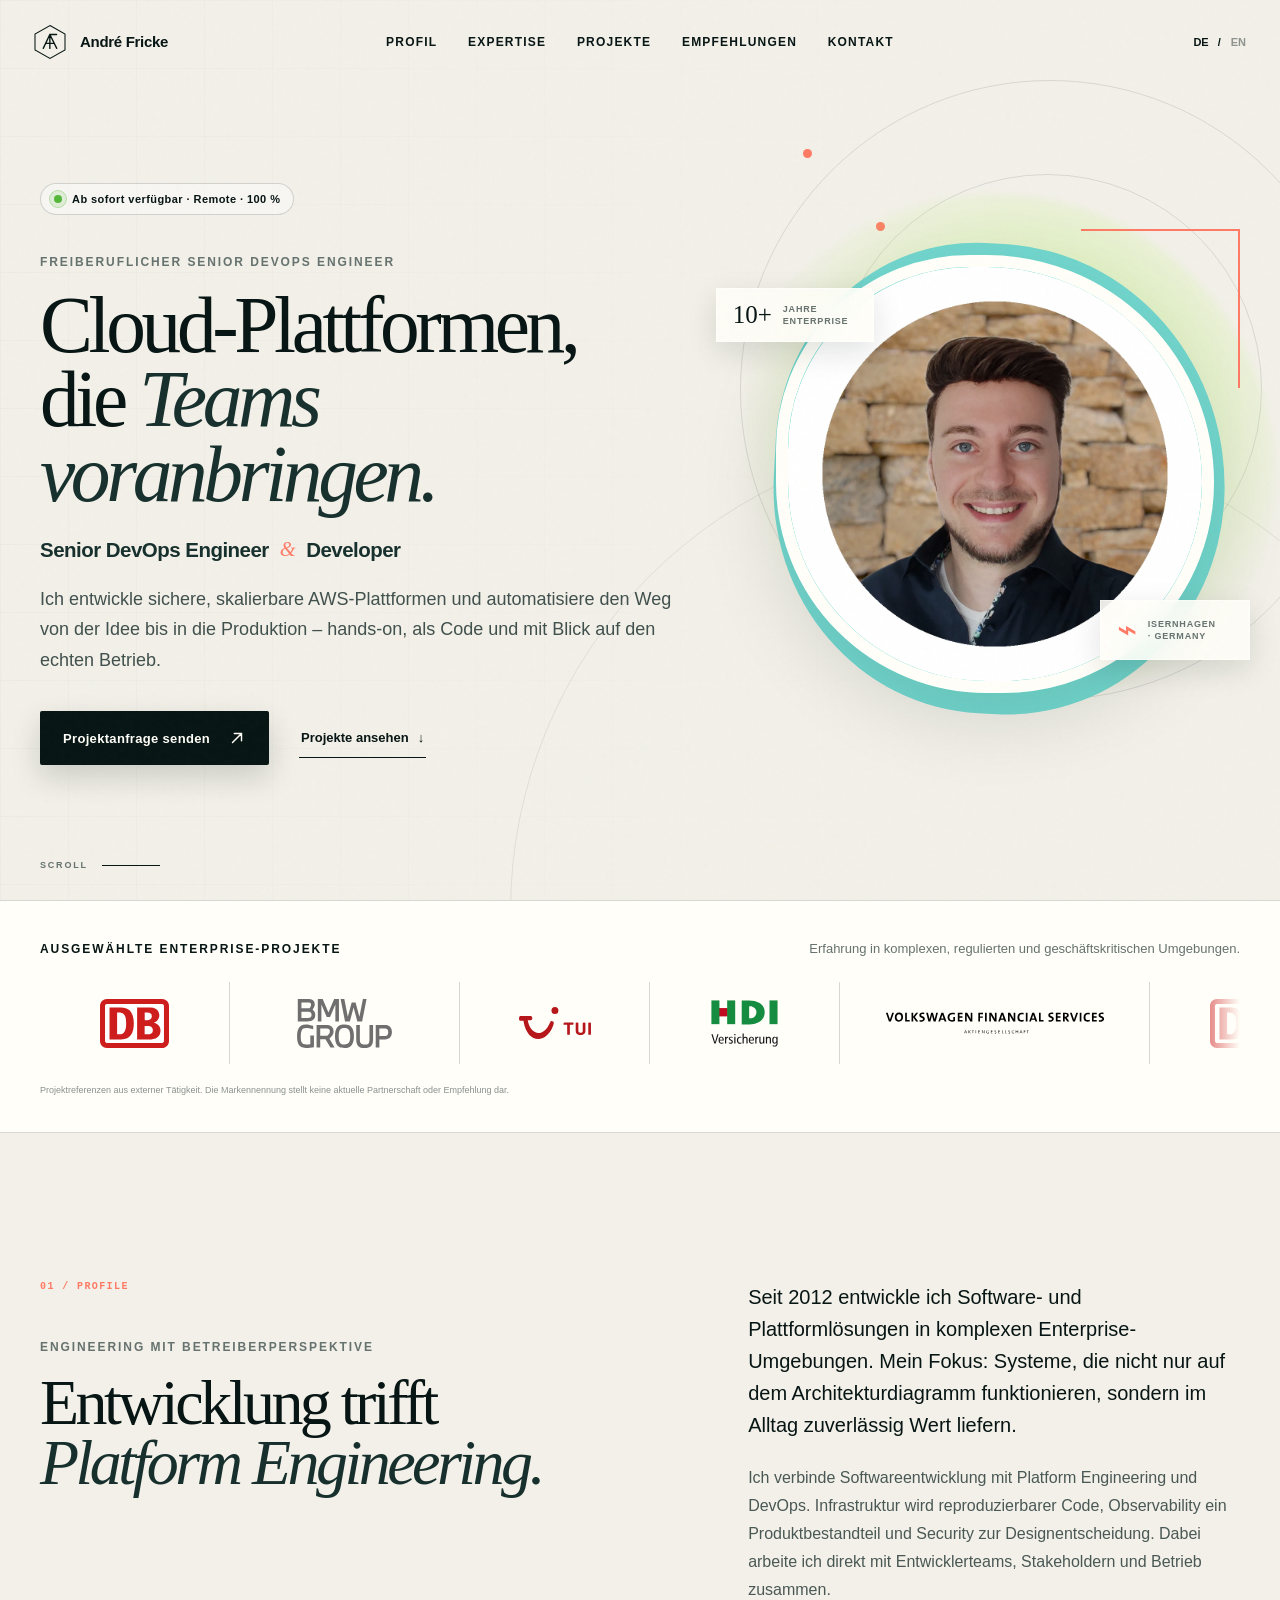
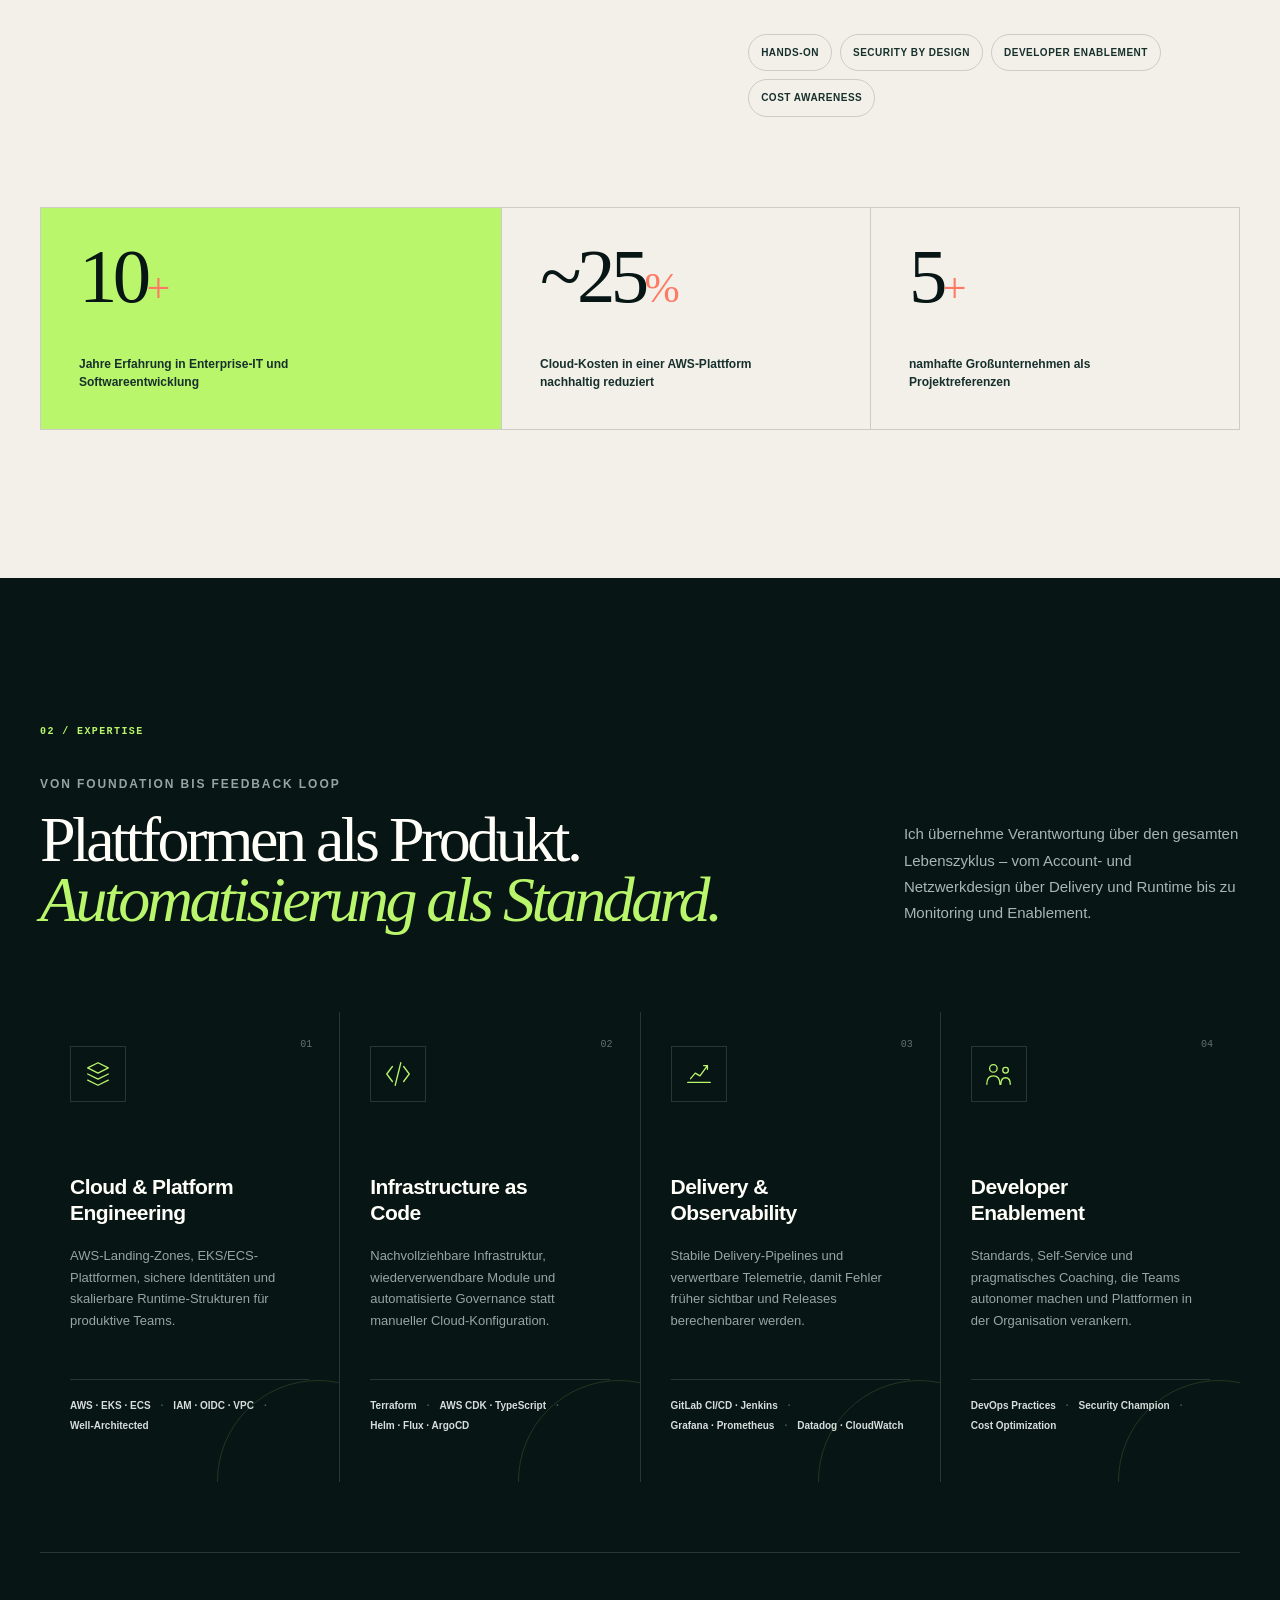
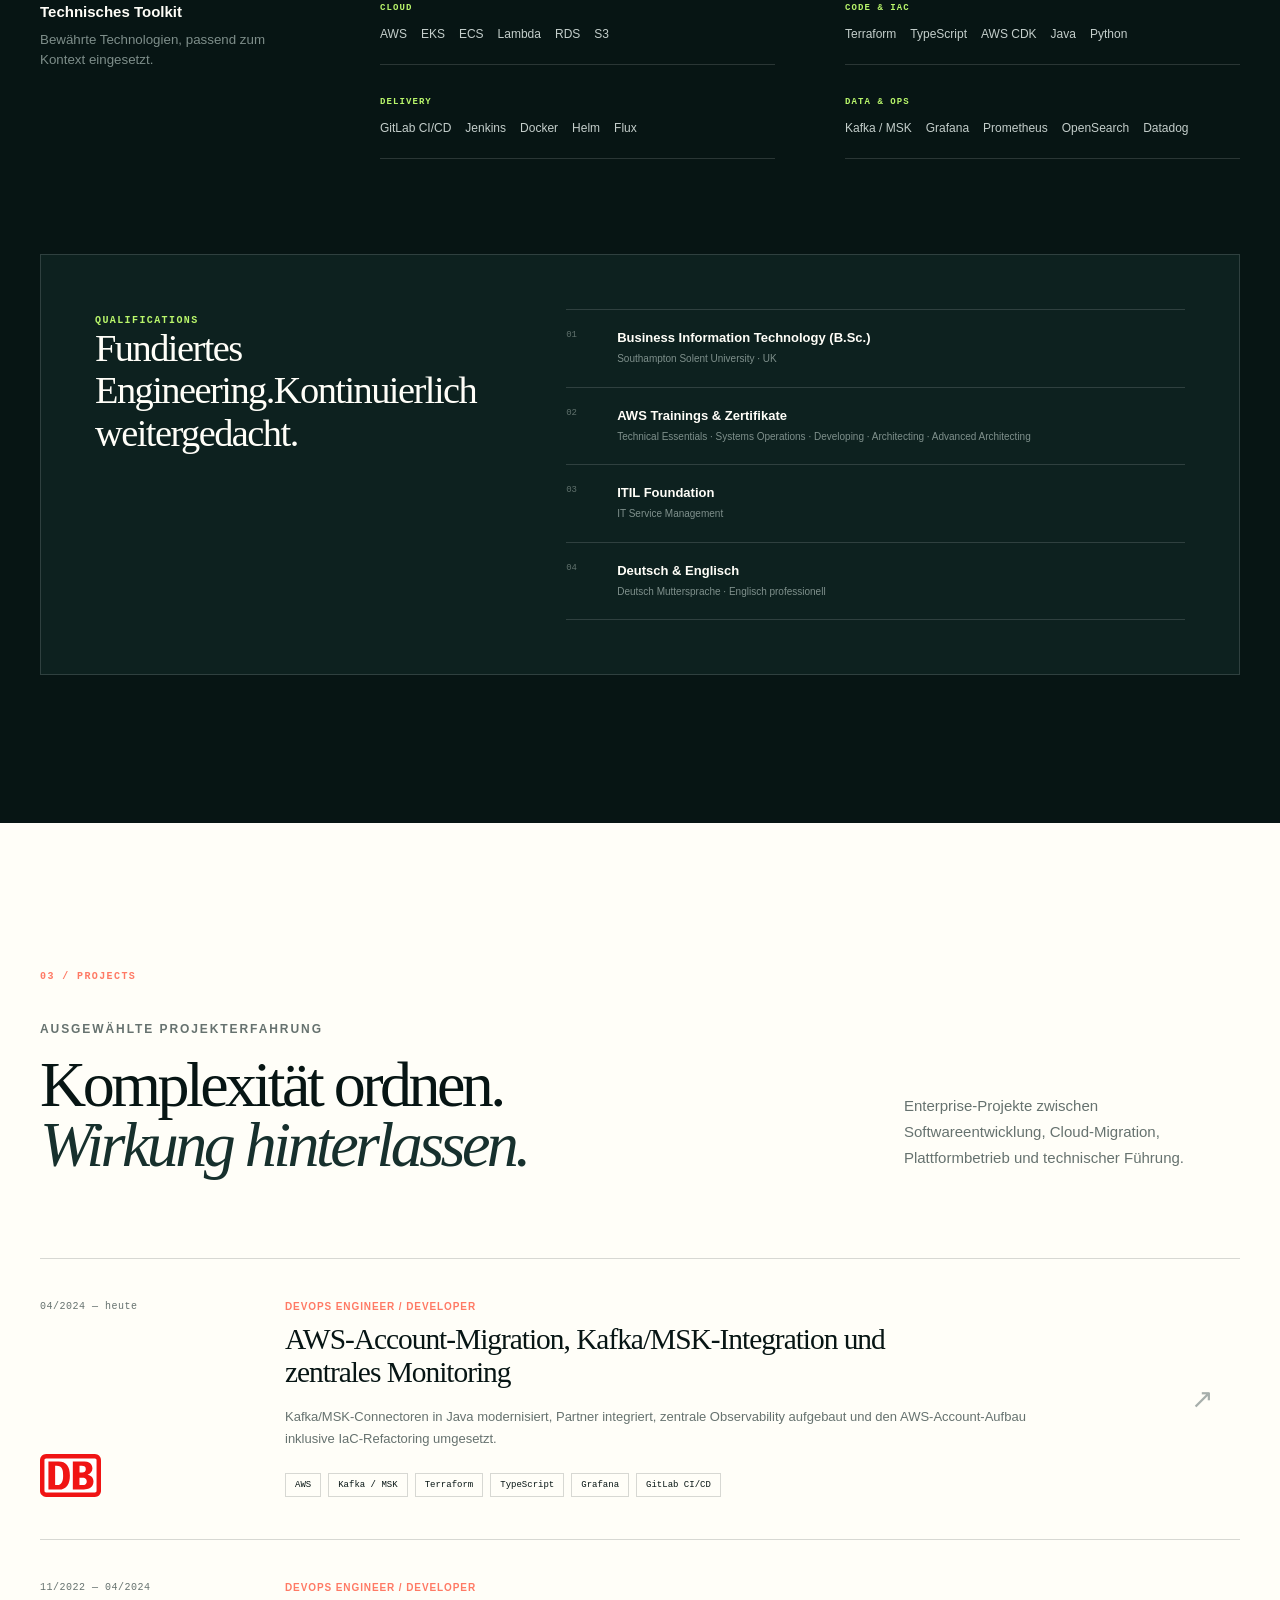
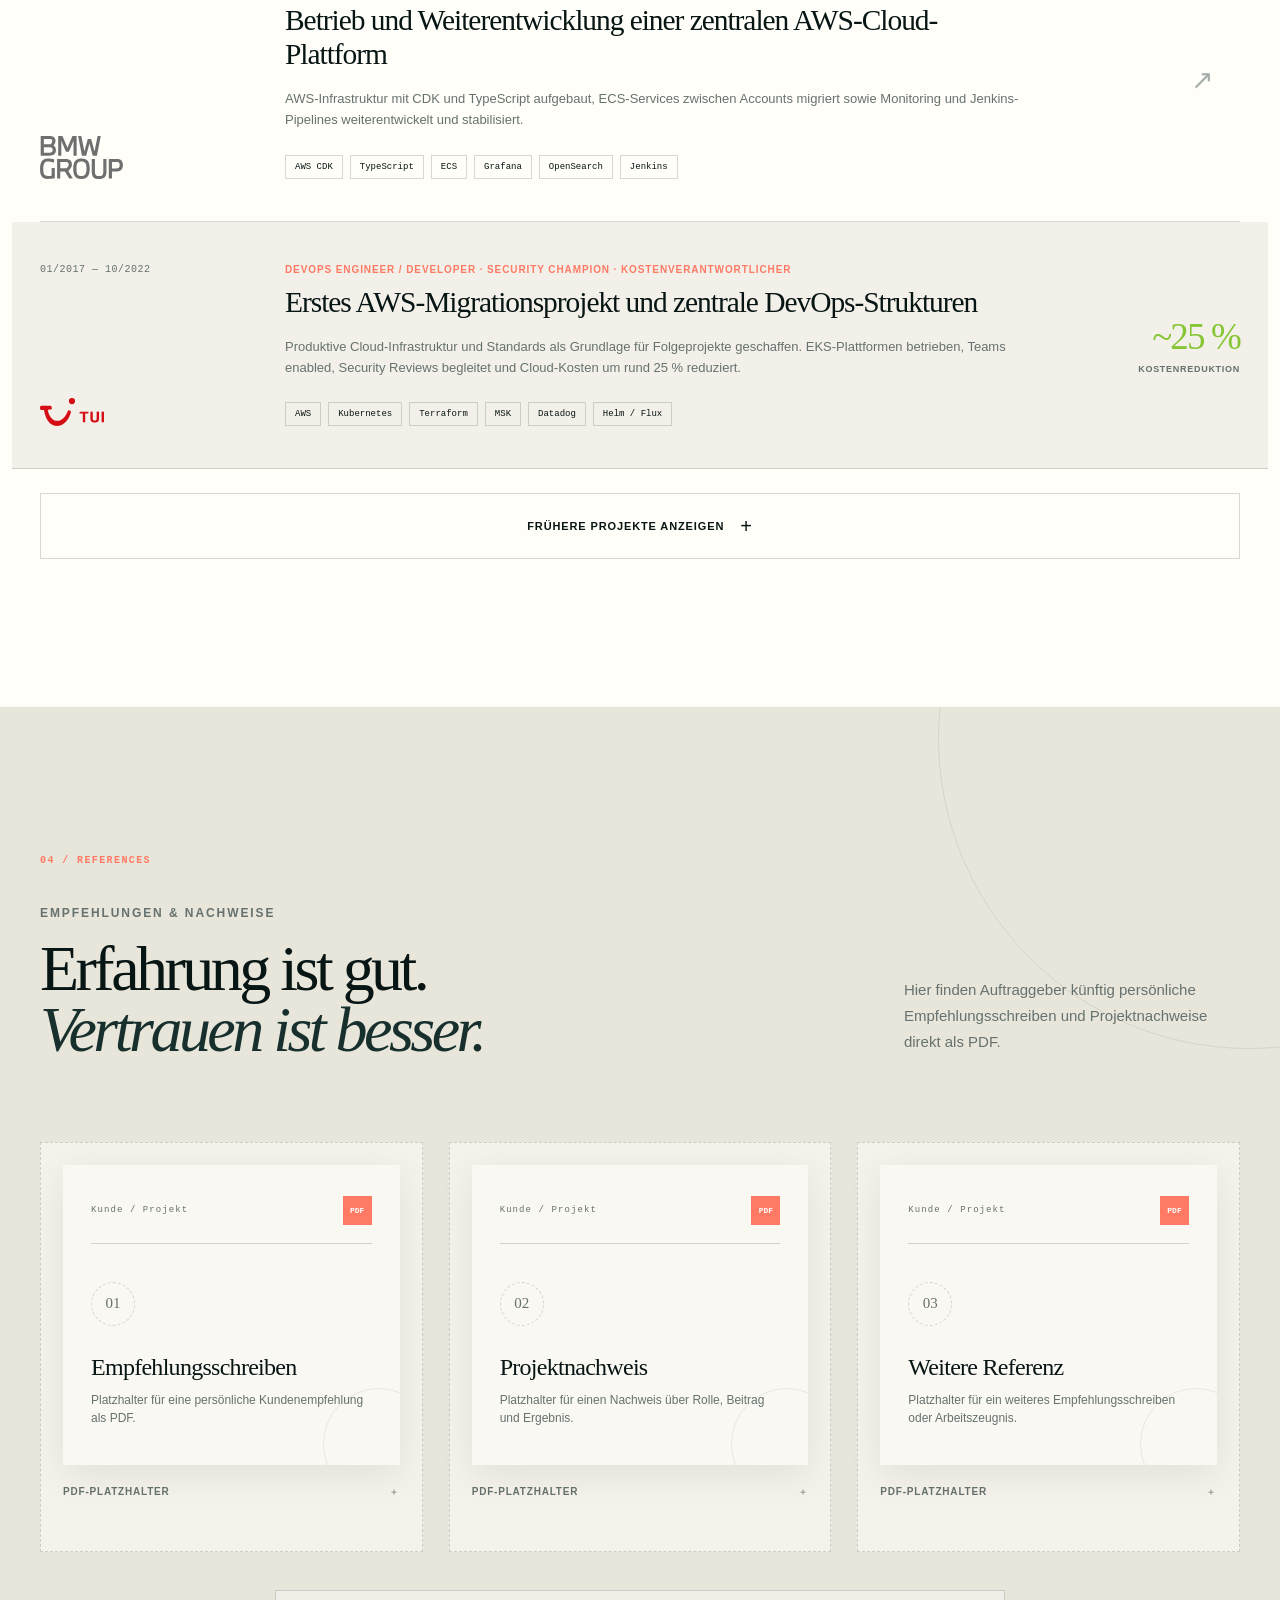
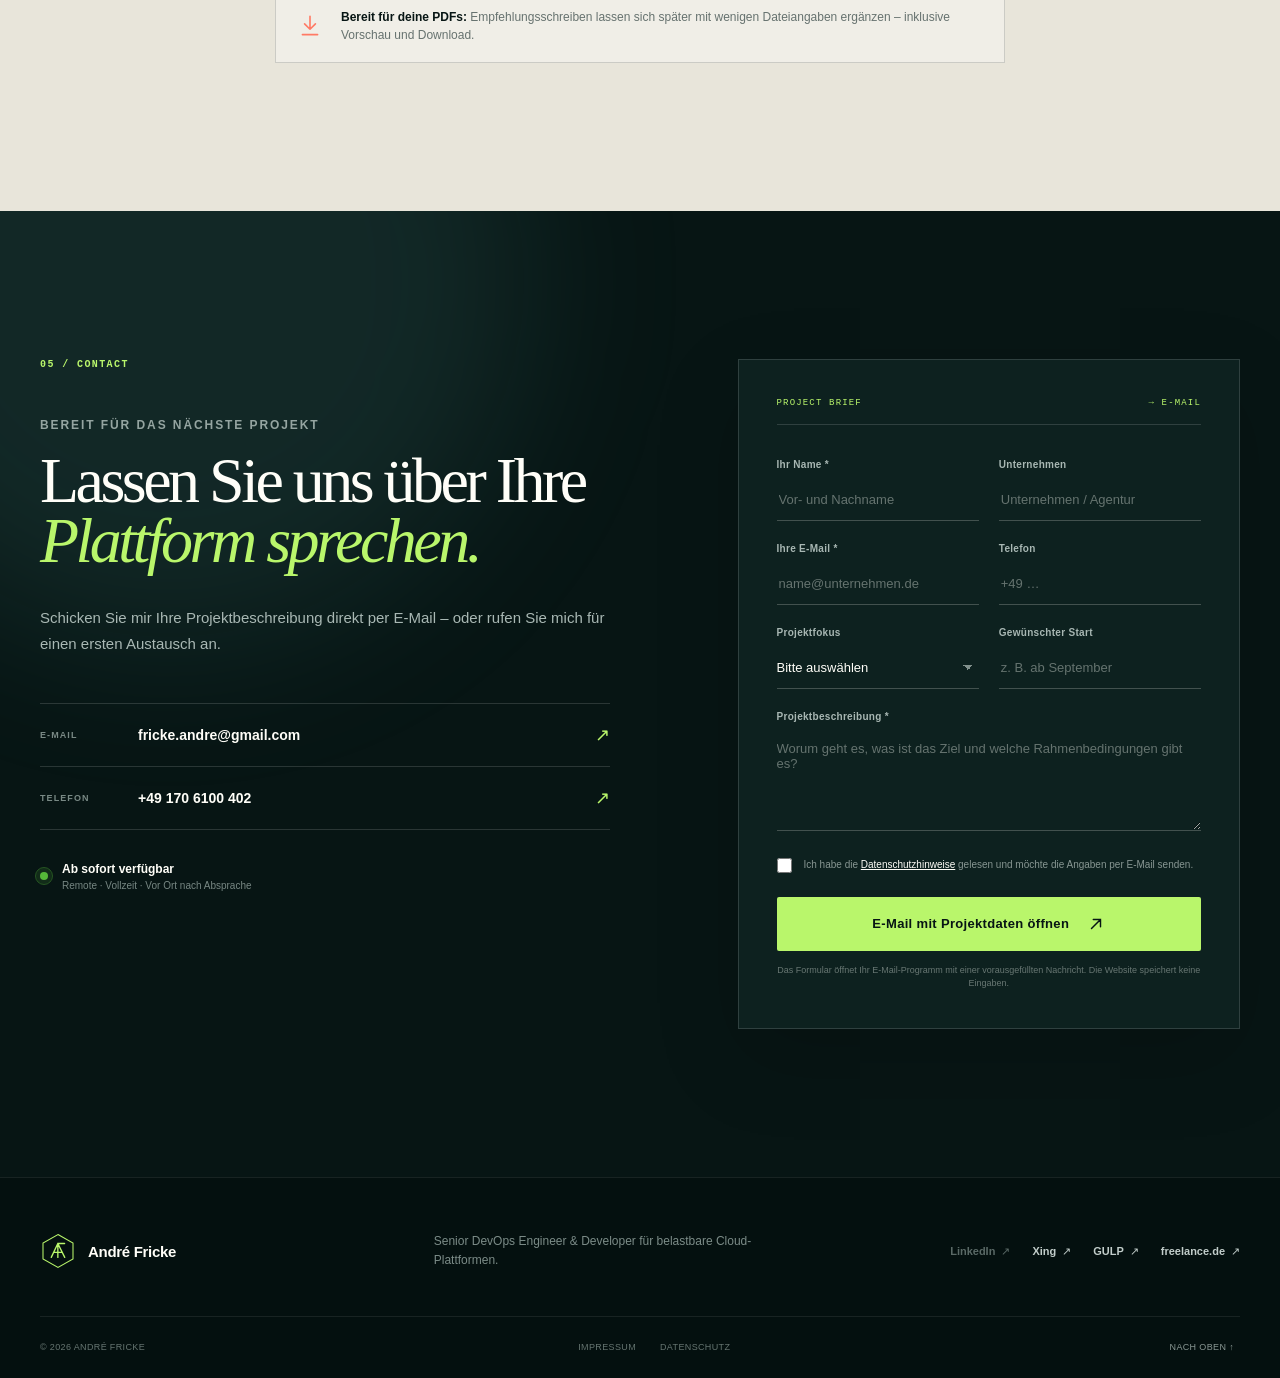
==== index.html @ 32ea4022 "Add freelancer profile links" ====
<!doctype html>
<html lang="de">
  <head>
    <meta charset="UTF-8" />
    <meta name="viewport" content="width=device-width, initial-scale=1.0" />
    <meta
      name="description"
      content="André Fricke – freiberuflicher Senior DevOps Engineer &amp; Developer für AWS, Platform Engineering, Kubernetes, Terraform, CI/CD und Observability."
    />
    <meta name="theme-color" content="#071514" />
    <meta property="og:type" content="website" />
    <meta property="og:title" content="André Fricke · Senior DevOps Engineer &amp; Developer" />
    <meta
      property="og:description"
      content="Enterprise Cloud Platforms – automatisiert, beobachtbar und für Entwickler gemacht."
    />
    <meta property="og:image" content="assets/profilfoto.png" />
    <title>André Fricke · Senior DevOps Engineer &amp; Developer</title>
    <link rel="icon" href="assets/favicon.svg" type="image/svg+xml" />
    <script>document.documentElement.classList.add("js");</script>
    <link rel="stylesheet" href="styles.css" />
    <script type="application/ld+json">
      {
        "@context": "https://schema.org",
        "@type": "Person",
        "name": "André Fricke",
        "jobTitle": "Senior DevOps Engineer & Developer",
        "email": "mailto:fricke.andre@gmail.com",
        "telephone": "+49 170 6100402",
        "address": {
          "@type": "PostalAddress",
          "streetAddress": "Auf der Heide 2a",
          "postalCode": "30916",
          "addressLocality": "Isernhagen",
          "addressCountry": "DE"
        },
        "knowsAbout": [
          "Amazon Web Services",
          "Platform Engineering",
          "DevOps",
          "Terraform",
          "Kubernetes",
          "CI/CD",
          "Observability",
          "Java",
          "TypeScript"
        ]
      }
    </script>
  </head>
  <body>
    <a class="skip-link" href="#main" data-i18n="skipLink">Zum Inhalt springen</a>

    <div class="page-noise" aria-hidden="true"></div>

    <header class="site-header" data-header>
      <a class="brand" href="#top" aria-label="André Fricke – Startseite">
        <svg class="brand-mark" viewBox="0 0 48 48" aria-hidden="true">
          <path d="M24 2 44 13.5v21L24 46 4 34.5v-21L24 2Z" />
          <path d="M15 32.5 23.8 14 33 32.5M18.6 25.8h10.8M32.8 14h-9v18.5" />
        </svg>
        <span>André Fricke</span>
      </a>

      <button class="menu-toggle" type="button" aria-expanded="false" aria-controls="main-nav" data-menu-toggle>
        <span class="sr-only" data-i18n="menu">Menü</span>
        <span></span><span></span>
      </button>

      <nav class="main-nav" id="main-nav" aria-label="Hauptnavigation" data-nav>
        <a href="#profil" data-i18n="navProfile">Profil</a>
        <a href="#expertise" data-i18n="navExpertise">Expertise</a>
        <a href="#projekte" data-i18n="navProjects">Projekte</a>
        <a href="#empfehlungen" data-i18n="navRecommendations">Empfehlungen</a>
        <a href="#kontakt" data-i18n="navContact">Kontakt</a>
      </nav>

      <div class="language-switch" aria-label="Sprache auswählen">
        <button type="button" class="is-active" data-language="de" aria-pressed="true">DE</button>
        <span aria-hidden="true">/</span>
        <button type="button" data-language="en" aria-pressed="false">EN</button>
      </div>
    </header>

    <main id="main">
      <section class="hero" id="top" aria-labelledby="hero-title">
        <div class="hero-grid" aria-hidden="true"></div>
        <div class="hero-orbit hero-orbit-one" aria-hidden="true"></div>
        <div class="hero-orbit hero-orbit-two" aria-hidden="true"></div>

        <div class="hero-content reveal">
          <div class="availability-pill">
            <span class="pulse-dot" aria-hidden="true"></span>
            <span data-i18n="available">Ab sofort verfügbar · Remote · 100 %</span>
          </div>
          <p class="eyebrow" data-i18n="heroEyebrow">Freiberuflicher Senior DevOps Engineer</p>
          <h1 id="hero-title" data-i18n-html="heroTitle">
            Cloud-Plattformen,<br />die <em>Teams voranbringen.</em>
          </h1>
          <p class="hero-role">Senior DevOps Engineer <span>&amp;</span> Developer</p>
          <p class="hero-intro" data-i18n="heroIntro">
            Ich entwickle sichere, skalierbare AWS-Plattformen und automatisiere den Weg von der Idee bis in die Produktion – hands-on, als Code und mit Blick auf den echten Betrieb.
          </p>
          <div class="hero-actions">
            <a class="button button-primary" href="#kontakt">
              <span data-i18n="sendInquiry">Projektanfrage senden</span>
              <svg viewBox="0 0 20 20" aria-hidden="true"><path d="m5 15 10-10M7 5h8v8" /></svg>
            </a>
            <a class="text-link" href="#projekte">
              <span data-i18n="viewProjects">Projekte ansehen</span>
              <span aria-hidden="true">↓</span>
            </a>
          </div>
        </div>

        <div class="hero-visual reveal" data-reveal-delay="150">
          <div class="portrait-frame">
            <div class="portrait-backdrop" aria-hidden="true"></div>
            <picture class="portrait-picture">
              <source srcset="assets/profilfoto.webp" type="image/webp" />
              <img
                src="assets/profilfoto.png"
                alt="Porträt von André Fricke"
                width="1080"
                height="1080"
              />
            </picture>
            <div class="portrait-tag portrait-tag-top">
              <span>10+</span>
              <small data-i18n="yearsEnterprise">Jahre Enterprise</small>
            </div>
            <div class="portrait-tag portrait-tag-bottom">
              <span class="mini-icon">⌁</span>
              <small data-i18n="basedIn">Isernhagen · Germany</small>
            </div>
          </div>
        </div>

        <div class="scroll-cue" aria-hidden="true">
          <span>SCROLL</span>
          <i></i>
        </div>
      </section>

      <section class="client-strip" aria-labelledby="clients-title">
        <div class="section-shell">
          <div class="client-heading">
            <p class="section-kicker" id="clients-title" data-i18n="selectedClients">Ausgewählte Enterprise-Projekte</p>
            <p data-i18n="clientIntro">Erfahrung in komplexen, regulierten und geschäftskritischen Umgebungen.</p>
          </div>
          <div class="logo-track-wrap">
            <div class="logo-track">
              <div class="client-logo"><img src="assets/logos/deutsche-bahn.svg" alt="Deutsche Bahn" /></div>
              <div class="client-logo client-logo-wide"><img src="assets/logos/bmw-group.svg" alt="BMW Group" /></div>
              <div class="client-logo"><img src="assets/logos/tui.svg" alt="TUI" /></div>
              <div class="client-logo"><img src="assets/logos/hdi.svg" alt="HDI" /></div>
              <div class="client-logo client-logo-xwide"><img src="assets/logos/volkswagen-financial-services.svg" alt="Volkswagen Financial Services" /></div>
              <div class="client-logo" aria-hidden="true"><img src="assets/logos/deutsche-bahn.svg" alt="" /></div>
              <div class="client-logo client-logo-wide" aria-hidden="true"><img src="assets/logos/bmw-group.svg" alt="" /></div>
              <div class="client-logo" aria-hidden="true"><img src="assets/logos/tui.svg" alt="" /></div>
              <div class="client-logo" aria-hidden="true"><img src="assets/logos/hdi.svg" alt="" /></div>
              <div class="client-logo client-logo-xwide" aria-hidden="true"><img src="assets/logos/volkswagen-financial-services.svg" alt="" /></div>
            </div>
          </div>
          <p class="brand-note" data-i18n="brandNote">
            Projektreferenzen aus externer Tätigkeit. Die Markennennung stellt keine aktuelle Partnerschaft oder Empfehlung dar.
          </p>
        </div>
      </section>

      <section class="profile section" id="profil" aria-labelledby="profile-title">
        <div class="section-shell profile-layout">
          <div class="section-heading reveal">
            <p class="section-index">01 / PROFILE</p>
            <p class="section-kicker" data-i18n="profileKicker">Engineering mit Betreiberperspektive</p>
            <h2 id="profile-title" data-i18n-html="profileTitle">
              Entwicklung trifft<br /><em>Platform Engineering.</em>
            </h2>
          </div>

          <div class="profile-copy reveal" data-reveal-delay="100">
            <p class="lead" data-i18n="profileLead">
              Seit 2012 entwickle ich Software- und Plattformlösungen in komplexen Enterprise-Umgebungen. Mein Fokus: Systeme, die nicht nur auf dem Architekturdiagramm funktionieren, sondern im Alltag zuverlässig Wert liefern.
            </p>
            <p data-i18n="profileText">
              Ich verbinde Softwareentwicklung mit Platform Engineering und DevOps. Infrastruktur wird reproduzierbarer Code, Observability ein Produktbestandteil und Security zur Designentscheidung. Dabei arbeite ich direkt mit Entwicklerteams, Stakeholdern und Betrieb zusammen.
            </p>
            <div class="principles" aria-label="Arbeitsprinzipien">
              <span>Hands-on</span>
              <span>Security by Design</span>
              <span>Developer Enablement</span>
              <span>Cost Awareness</span>
            </div>
          </div>

          <div class="impact-grid reveal" data-reveal-delay="200">
            <article class="impact-card impact-card-primary">
              <strong>10<span>+</span></strong>
              <p data-i18n="impactYears">Jahre Erfahrung in Enterprise-IT und Softwareentwicklung</p>
            </article>
            <article class="impact-card">
              <strong>~25<span>%</span></strong>
              <p data-i18n="impactSavings">Cloud-Kosten in einer AWS-Plattform nachhaltig reduziert</p>
            </article>
            <article class="impact-card">
              <strong>5<span>+</span></strong>
              <p data-i18n="impactClients">namhafte Großunternehmen als Projektreferenzen</p>
            </article>
          </div>
        </div>
      </section>

      <section class="expertise section section-dark" id="expertise" aria-labelledby="expertise-title">
        <div class="section-shell">
          <div class="section-heading section-heading-row reveal">
            <div>
              <p class="section-index">02 / EXPERTISE</p>
              <p class="section-kicker" data-i18n="expertiseKicker">Von Foundation bis Feedback Loop</p>
              <h2 id="expertise-title" data-i18n-html="expertiseTitle">
                Plattformen als Produkt.<br /><em>Automatisierung als Standard.</em>
              </h2>
            </div>
            <p class="section-summary" data-i18n="expertiseSummary">
              Ich übernehme Verantwortung über den gesamten Lebenszyklus – vom Account- und Netzwerkdesign über Delivery und Runtime bis zu Monitoring und Enablement.
            </p>
          </div>

          <div class="service-grid">
            <article class="service-card reveal">
              <span class="service-number">01</span>
              <div class="service-icon" aria-hidden="true">
                <svg viewBox="0 0 32 32"><path d="M5 22.5 16 28l11-5.5M5 16l11 5.5L27 16M16 4 5 9.5 16 15l11-5.5L16 4Z" /></svg>
              </div>
              <h3 data-i18n="servicePlatformTitle">Cloud &amp; Platform Engineering</h3>
              <p data-i18n="servicePlatformText">AWS-Landing-Zones, EKS/ECS-Plattformen, sichere Identitäten und skalierbare Runtime-Strukturen für produktive Teams.</p>
              <ul><li>AWS · EKS · ECS</li><li>IAM · OIDC · VPC</li><li>Well-Architected</li></ul>
            </article>

            <article class="service-card reveal" data-reveal-delay="70">
              <span class="service-number">02</span>
              <div class="service-icon" aria-hidden="true">
                <svg viewBox="0 0 32 32"><path d="m10 8-6 8 6 8M22 8l6 8-6 8M19 4l-6 24" /></svg>
              </div>
              <h3 data-i18n="serviceIacTitle">Infrastructure as Code</h3>
              <p data-i18n="serviceIacText">Nachvollziehbare Infrastruktur, wiederverwendbare Module und automatisierte Governance statt manueller Cloud-Konfiguration.</p>
              <ul><li>Terraform</li><li>AWS CDK · TypeScript</li><li>Helm · Flux · ArgoCD</li></ul>
            </article>

            <article class="service-card reveal" data-reveal-delay="140">
              <span class="service-number">03</span>
              <div class="service-icon" aria-hidden="true">
                <svg viewBox="0 0 32 32"><path d="M4 25h24M7 21l5-6 5 3 8-11M21 7h4v4" /></svg>
              </div>
              <h3 data-i18n="serviceObservabilityTitle">Delivery &amp; Observability</h3>
              <p data-i18n="serviceObservabilityText">Stabile Delivery-Pipelines und verwertbare Telemetrie, damit Fehler früher sichtbar und Releases berechenbarer werden.</p>
              <ul><li>GitLab CI/CD · Jenkins</li><li>Grafana · Prometheus</li><li>Datadog · CloudWatch</li></ul>
            </article>

            <article class="service-card reveal" data-reveal-delay="210">
              <span class="service-number">04</span>
              <div class="service-icon" aria-hidden="true">
                <svg viewBox="0 0 32 32"><circle cx="10" cy="10" r="4"/><circle cx="23" cy="12" r="3"/><path d="M3 27c0-6 3-9 7-9s7 3 7 9M18 27c0-4.5 2-7 5-7s5 2.5 5 7" /></svg>
              </div>
              <h3 data-i18n="serviceEnablementTitle">Developer Enablement</h3>
              <p data-i18n="serviceEnablementText">Standards, Self-Service und pragmatisches Coaching, die Teams autonomer machen und Plattformen in der Organisation verankern.</p>
              <ul><li>DevOps Practices</li><li>Security Champion</li><li>Cost Optimization</li></ul>
            </article>
          </div>

          <div class="stack-panel reveal">
            <div class="stack-title">
              <span data-i18n="toolbox">Technisches Toolkit</span>
              <small data-i18n="toolboxNote">Bewährte Technologien, passend zum Kontext eingesetzt.</small>
            </div>
            <div class="stack-groups">
              <div class="stack-group"><strong>Cloud</strong><span>AWS</span><span>EKS</span><span>ECS</span><span>Lambda</span><span>RDS</span><span>S3</span></div>
              <div class="stack-group"><strong>Code &amp; IaC</strong><span>Terraform</span><span>TypeScript</span><span>AWS CDK</span><span>Java</span><span>Python</span></div>
              <div class="stack-group"><strong>Delivery</strong><span>GitLab CI/CD</span><span>Jenkins</span><span>Docker</span><span>Helm</span><span>Flux</span></div>
              <div class="stack-group"><strong>Data &amp; Ops</strong><span>Kafka / MSK</span><span>Grafana</span><span>Prometheus</span><span>OpenSearch</span><span>Datadog</span></div>
            </div>
          </div>

          <div class="credentials-panel reveal">
            <div class="credentials-heading">
              <span class="section-index">QUALIFICATIONS</span>
              <h3 data-i18n="qualificationsTitle">Fundiertes Engineering.<br />Kontinuierlich weitergedacht.</h3>
            </div>
            <div class="credential-list">
              <article>
                <span>01</span>
                <div>
                  <strong>Business Information Technology (B.Sc.)</strong>
                  <small>Southampton Solent University · UK</small>
                </div>
              </article>
              <article>
                <span>02</span>
                <div>
                  <strong data-i18n="awsTraining">AWS Trainings &amp; Zertifikate</strong>
                  <small>Technical Essentials · Systems Operations · Developing · Architecting · Advanced Architecting</small>
                </div>
              </article>
              <article>
                <span>03</span>
                <div>
                  <strong>ITIL Foundation</strong>
                  <small data-i18n="itilDetail">IT Service Management</small>
                </div>
              </article>
              <article>
                <span>04</span>
                <div>
                  <strong data-i18n="languagesTitle">Deutsch &amp; Englisch</strong>
                  <small data-i18n="languagesDetail">Deutsch Muttersprache · Englisch professionell</small>
                </div>
              </article>
            </div>
          </div>
        </div>
      </section>

      <section class="projects section" id="projekte" aria-labelledby="projects-title">
        <div class="section-shell">
          <div class="section-heading section-heading-row reveal">
            <div>
              <p class="section-index">03 / PROJECTS</p>
              <p class="section-kicker" data-i18n="projectsKicker">Ausgewählte Projekterfahrung</p>
              <h2 id="projects-title" data-i18n-html="projectsTitle">Komplexität ordnen.<br /><em>Wirkung hinterlassen.</em></h2>
            </div>
            <p class="section-summary" data-i18n="projectsSummary">Enterprise-Projekte zwischen Softwareentwicklung, Cloud-Migration, Plattformbetrieb und technischer Führung.</p>
          </div>

          <div class="project-list">
            <article class="project-card reveal">
              <div class="project-meta">
                <time datetime="2024-04" data-i18n="presentProjectDate">04/2024 — heute</time>
                <img src="assets/logos/deutsche-bahn.svg" alt="Deutsche Bahn" />
              </div>
              <div class="project-body">
                <p class="project-role">DevOps Engineer / Developer</p>
                <h3 data-i18n="dbTitle">AWS-Account-Migration, Kafka/MSK-Integration und zentrales Monitoring</h3>
                <p data-i18n="dbText">Kafka/MSK-Connectoren in Java modernisiert, Partner integriert, zentrale Observability aufgebaut und den AWS-Account-Aufbau inklusive IaC-Refactoring umgesetzt.</p>
                <div class="project-tags"><span>AWS</span><span>Kafka / MSK</span><span>Terraform</span><span>TypeScript</span><span>Grafana</span><span>GitLab CI/CD</span></div>
              </div>
              <span class="project-arrow" aria-hidden="true">↗</span>
            </article>

            <article class="project-card reveal">
              <div class="project-meta">
                <time datetime="2022-11">11/2022 — 04/2024</time>
                <img class="project-logo-wide" src="assets/logos/bmw-group.svg" alt="BMW Group" />
              </div>
              <div class="project-body">
                <p class="project-role">DevOps Engineer / Developer</p>
                <h3 data-i18n="bmwTitle">Betrieb und Weiterentwicklung einer zentralen AWS-Cloud-Plattform</h3>
                <p data-i18n="bmwText">AWS-Infrastruktur mit CDK und TypeScript aufgebaut, ECS-Services zwischen Accounts migriert sowie Monitoring und Jenkins-Pipelines weiterentwickelt und stabilisiert.</p>
                <div class="project-tags"><span>AWS CDK</span><span>TypeScript</span><span>ECS</span><span>Grafana</span><span>OpenSearch</span><span>Jenkins</span></div>
              </div>
              <span class="project-arrow" aria-hidden="true">↗</span>
            </article>

            <article class="project-card project-card-featured reveal">
              <div class="project-meta">
                <time datetime="2017-01">01/2017 — 10/2022</time>
                <img src="assets/logos/tui.svg" alt="TUI" />
              </div>
              <div class="project-body">
                <p class="project-role" data-i18n="tuiRole">DevOps Engineer / Developer · Security Champion · Kostenverantwortlicher</p>
                <h3 data-i18n="tuiTitle">Erstes AWS-Migrationsprojekt und zentrale DevOps-Strukturen</h3>
                <p data-i18n="tuiText">Produktive Cloud-Infrastruktur und Standards als Grundlage für Folgeprojekte geschaffen. EKS-Plattformen betrieben, Teams enabled, Security Reviews begleitet und Cloud-Kosten um rund 25 % reduziert.</p>
                <div class="project-tags"><span>AWS</span><span>Kubernetes</span><span>Terraform</span><span>MSK</span><span>Datadog</span><span>Helm / Flux</span></div>
              </div>
              <div class="project-result"><strong>~25 %</strong><span data-i18n="costReduction">Kostenreduktion</span></div>
            </article>

            <div class="project-archive" id="project-archive" hidden>
              <article class="project-card">
                <div class="project-meta">
                  <time datetime="2016-06">06/2016 — 12/2016</time>
                  <img src="assets/logos/hdi.svg" alt="HDI" />
                </div>
                <div class="project-body">
                  <p class="project-role" data-i18n="hdiRole">Product Owner Automation</p>
                  <h3 data-i18n="hdiTitle">Aufbau einer neuen Automic-Automatisierungslandschaft</h3>
                  <p data-i18n="hdiText">Produktverantwortung, technische Leitung und Lead-Architektur für eine neue UC4-Landschaft sowie Einführung von Kanban und Stakeholdersteuerung.</p>
                  <div class="project-tags"><span>Automic / UC4</span><span>Product Ownership</span><span>Kanban</span><span>Jira</span></div>
                </div>
                <span class="project-arrow" aria-hidden="true">↗</span>
              </article>

              <article class="project-card">
                <div class="project-meta">
                  <time datetime="2014-11">11/2014 — 01/2016</time>
                  <img class="project-logo-xwide" src="assets/logos/volkswagen-financial-services.svg" alt="Volkswagen Financial Services" />
                </div>
                <div class="project-body">
                  <p class="project-role" data-i18n="vwRole">External Developer</p>
                  <h3 data-i18n="vwTitle">Monitoring-Software für Automatisierungsprozesse</h3>
                  <p data-i18n="vwText">Monitoring-Lösung für Automic-Prozesse mit Java, JavaScript und Shell-Skripten entwickelt und in bestehende Systemlandschaften integriert.</p>
                  <div class="project-tags"><span>Java</span><span>JavaScript</span><span>Shell</span><span>Automic / UC4</span></div>
                </div>
                <span class="project-arrow" aria-hidden="true">↗</span>
              </article>

              <article class="project-card">
                <div class="project-meta project-meta-text">
                  <time datetime="2013-08">08/2013 — 07/2014</time>
                  <strong>QABEL</strong>
                </div>
                <div class="project-body">
                  <p class="project-role" data-i18n="qabelRole">Software Developer &amp; Team Lead</p>
                  <h3 data-i18n="qabelTitle">Open-Source Cloudplattform und Synchronisationsservice</h3>
                  <p data-i18n="qabelText">Ein Entwicklerteam geleitet und den zentralen Synchronisationsservice einer Cloudplattform in C++ mitentwickelt.</p>
                  <div class="project-tags"><span>C++</span><span>Qt</span><span>Microservices</span><span>Team Leadership</span></div>
                </div>
                <span class="project-arrow" aria-hidden="true">↗</span>
              </article>
            </div>

            <button class="archive-toggle" type="button" aria-expanded="false" aria-controls="project-archive" data-archive-toggle>
              <span data-i18n="showArchive">Frühere Projekte anzeigen</span>
              <span class="archive-toggle-icon" aria-hidden="true">+</span>
            </button>
          </div>
        </div>
      </section>

      <section class="recommendations section" id="empfehlungen" aria-labelledby="recommendations-title">
        <div class="section-shell">
          <div class="section-heading section-heading-row reveal">
            <div>
              <p class="section-index">04 / REFERENCES</p>
              <p class="section-kicker" data-i18n="recommendationsKicker">Empfehlungen &amp; Nachweise</p>
              <h2 id="recommendations-title" data-i18n-html="recommendationsTitle">Erfahrung ist gut.<br /><em>Vertrauen ist besser.</em></h2>
            </div>
            <p class="section-summary" data-i18n="recommendationsSummary">Hier finden Auftraggeber künftig persönliche Empfehlungsschreiben und Projektnachweise direkt als PDF.</p>
          </div>

          <div class="document-stage reveal" data-recommendations>
            <!-- Recommendation cards are rendered from the configuration in script.js. -->
          </div>

          <div class="recommendation-note reveal">
            <svg viewBox="0 0 24 24" aria-hidden="true"><path d="M12 3v12m0 0 5-5m-5 5-5-5M5 20h14" /></svg>
            <p data-i18n-html="recommendationHint"><strong>Bereit für deine PDFs:</strong> Empfehlungsschreiben lassen sich später mit wenigen Dateiangaben ergänzen – inklusive Vorschau und Download.</p>
          </div>
        </div>
      </section>

      <section class="contact section section-dark" id="kontakt" aria-labelledby="contact-title">
        <div class="contact-glow" aria-hidden="true"></div>
        <div class="section-shell contact-layout">
          <div class="contact-intro reveal">
            <p class="section-index">05 / CONTACT</p>
            <p class="section-kicker" data-i18n="contactKicker">Bereit für das nächste Projekt</p>
            <h2 id="contact-title" data-i18n-html="contactTitle">Lassen Sie uns über Ihre<br /><em>Plattform sprechen.</em></h2>
            <p data-i18n="contactIntro">Schicken Sie mir Ihre Projektbeschreibung direkt per E-Mail – oder rufen Sie mich für einen ersten Austausch an.</p>

            <div class="direct-contact">
              <a href="mailto:fricke.andre@gmail.com">
                <span data-i18n="emailLabel">E-Mail</span>
                <strong>fricke.andre@gmail.com</strong>
                <i aria-hidden="true">↗</i>
              </a>
              <a href="tel:+491706100402">
                <span data-i18n="phoneLabel">Telefon</span>
                <strong>+49 170 6100 402</strong>
                <i aria-hidden="true">↗</i>
              </a>
            </div>

            <div class="contact-status">
              <span class="pulse-dot" aria-hidden="true"></span>
              <div><strong data-i18n="availabilityStatus">Ab sofort verfügbar</strong><small data-i18n="availabilityDetails">Remote · Vollzeit · Vor Ort nach Absprache</small></div>
            </div>
          </div>

          <form class="contact-form reveal" data-reveal-delay="120" data-contact-form>
            <div class="form-heading">
              <span>PROJECT BRIEF</span>
              <span>→ E-MAIL</span>
            </div>
            <div class="field-row">
              <label>
                <span data-i18n="formName">Ihr Name *</span>
                <input type="text" name="name" autocomplete="name" required data-i18n-placeholder="formNamePlaceholder" placeholder="Vor- und Nachname" />
              </label>
              <label>
                <span data-i18n="formCompany">Unternehmen</span>
                <input type="text" name="company" autocomplete="organization" data-i18n-placeholder="formCompanyPlaceholder" placeholder="Unternehmen / Agentur" />
              </label>
            </div>
            <div class="field-row">
              <label>
                <span data-i18n="formEmail">Ihre E-Mail *</span>
                <input type="email" name="email" autocomplete="email" required placeholder="name@unternehmen.de" />
              </label>
              <label>
                <span data-i18n="formPhone">Telefon</span>
                <input type="tel" name="phone" autocomplete="tel" placeholder="+49 …" />
              </label>
            </div>
            <div class="field-row">
              <label>
                <span data-i18n="formProjectType">Projektfokus</span>
                <select name="focus">
                  <option value="" data-i18n="formChoose">Bitte auswählen</option>
                  <option value="Platform Engineering">Platform Engineering</option>
                  <option value="AWS / Cloud Migration">AWS / Cloud Migration</option>
                  <option value="Infrastructure as Code">Infrastructure as Code</option>
                  <option value="CI/CD &amp; Observability">CI/CD &amp; Observability</option>
                  <option value="Java / Development">Java / Development</option>
                  <option value="Other" data-i18n="formOther">Anderer Fokus</option>
                </select>
              </label>
              <label>
                <span data-i18n="formStart">Gewünschter Start</span>
                <input type="text" name="start" data-i18n-placeholder="formStartPlaceholder" placeholder="z. B. ab September" />
              </label>
            </div>
            <label>
              <span data-i18n="formMessage">Projektbeschreibung *</span>
              <textarea name="message" rows="5" required data-i18n-placeholder="formMessagePlaceholder" placeholder="Worum geht es, was ist das Ziel und welche Rahmenbedingungen gibt es?"></textarea>
            </label>
            <label class="checkbox-field">
              <input type="checkbox" name="privacy" required />
              <span data-i18n-html="formPrivacy">Ich habe die <a href="datenschutz.html">Datenschutzhinweise</a> gelesen und möchte die Angaben per E-Mail senden.</span>
            </label>
            <button class="button button-primary form-submit" type="submit">
              <span data-i18n="openEmail">E-Mail mit Projektdaten öffnen</span>
              <svg viewBox="0 0 20 20" aria-hidden="true"><path d="m5 15 10-10M7 5h8v8" /></svg>
            </button>
            <p class="form-note" data-i18n="formNote">Das Formular öffnet Ihr E-Mail-Programm mit einer vorausgefüllten Nachricht. Die Website speichert keine Eingaben.</p>
          </form>
        </div>
      </section>
    </main>

    <footer class="site-footer">
      <div class="section-shell footer-top">
        <a class="brand brand-footer" href="#top" aria-label="Zurück zum Seitenanfang">
          <svg class="brand-mark" viewBox="0 0 48 48" aria-hidden="true">
            <path d="M24 2 44 13.5v21L24 46 4 34.5v-21L24 2Z" />
            <path d="M15 32.5 23.8 14 33 32.5M18.6 25.8h10.8M32.8 14h-9v18.5" />
          </svg>
          <span>André Fricke</span>
        </a>
        <p data-i18n="footerClaim">Senior DevOps Engineer &amp; Developer für belastbare Cloud-Plattformen.</p>
        <div class="social-links" data-social-links>
          <a href="#" data-social="linkedin" aria-disabled="true">LinkedIn <span>↗</span></a>
          <a href="#" data-social="xing" aria-disabled="true">Xing <span>↗</span></a>
          <a href="#" data-social="gulp" aria-disabled="true">GULP <span>↗</span></a>
          <a href="#" data-social="freelance" aria-disabled="true">freelance.de <span>↗</span></a>
        </div>
      </div>
      <div class="section-shell footer-bottom">
        <span>© <span data-current-year></span> André Fricke</span>
        <div>
          <a href="impressum.html" data-i18n="imprint">Impressum</a>
          <a href="datenschutz.html" data-i18n="privacy">Datenschutz</a>
        </div>
        <button type="button" class="back-to-top" data-back-to-top><span data-i18n="backToTop">Nach oben</span> ↑</button>
      </div>
    </footer>

    <dialog class="pdf-dialog" data-pdf-dialog aria-labelledby="pdf-dialog-title">
      <div class="pdf-dialog-bar">
        <strong id="pdf-dialog-title" data-pdf-title>Empfehlungsschreiben</strong>
        <div>
          <a href="#" target="_blank" rel="noopener" data-pdf-download data-i18n="openPdfNew">PDF separat öffnen</a>
          <button type="button" data-dialog-close aria-label="Schließen">×</button>
        </div>
      </div>
      <iframe title="PDF-Vorschau" data-pdf-frame></iframe>
    </dialog>

    <div class="toast" role="status" aria-live="polite" data-toast></div>
    <noscript>
      <div class="noscript">Für Sprachumschaltung und Kontaktformular ist JavaScript erforderlich. Sie erreichen André Fricke direkt unter fricke.andre@gmail.com.</div>
    </noscript>
    <script src="script.js" defer></script>
  </body>
</html>
---- styles.css ----
:root {
  --ink: #071514;
  --ink-soft: #17302d;
  --paper: #f2f0e8;
  --paper-deep: #e8e5da;
  --white: #fffef8;
  --muted: #66726f;
  --line: rgba(7, 21, 20, 0.16);
  --line-light: rgba(255, 255, 255, 0.14);
  --acid: #b9f66b;
  --acid-dark: #86c635;
  --aqua: #73d9d0;
  --coral: #ff7a65;
  --shadow: 0 24px 80px rgba(7, 21, 20, 0.12);
  --shell: min(1240px, calc(100vw - 80px));
  --radius: 6px;
  color-scheme: light;
  font-family: Inter, Avenir, "Segoe UI", Helvetica, Arial, sans-serif;
  font-synthesis: none;
  text-rendering: optimizeLegibility;
}

* {
  box-sizing: border-box;
}

html {
  scroll-behavior: smooth;
  scroll-padding-top: 96px;
}

body {
  margin: 0;
  min-width: 320px;
  overflow-x: hidden;
  background: var(--paper);
  color: var(--ink);
}

body.menu-open,
body.dialog-open {
  overflow: hidden;
}

::selection {
  background: var(--acid);
  color: var(--ink);
}

img,
svg {
  display: block;
}

img {
  max-width: 100%;
  height: auto;
}

a {
  color: inherit;
  text-decoration: none;
}

button,
input,
select,
textarea {
  font: inherit;
}

button,
select {
  cursor: pointer;
}

h1,
h2,
h3,
p {
  margin-top: 0;
}

.sr-only {
  position: absolute;
  width: 1px;
  height: 1px;
  padding: 0;
  margin: -1px;
  overflow: hidden;
  clip: rect(0, 0, 0, 0);
  white-space: nowrap;
  border: 0;
}

.skip-link {
  position: fixed;
  z-index: 1000;
  top: 12px;
  left: 12px;
  transform: translateY(-150%);
  padding: 12px 16px;
  background: var(--acid);
  color: var(--ink);
  font-weight: 700;
  transition: transform 180ms ease;
}

.skip-link:focus {
  transform: translateY(0);
}

.page-noise {
  position: fixed;
  z-index: 100;
  inset: 0;
  opacity: 0.025;
  pointer-events: none;
  background-image: url("data:image/svg+xml,%3Csvg viewBox='0 0 180 180' xmlns='http://www.w3.org/2000/svg'%3E%3Cfilter id='n'%3E%3CfeTurbulence type='fractalNoise' baseFrequency='.88' numOctaves='3' stitchTiles='stitch'/%3E%3C/filter%3E%3Crect width='100%25' height='100%25' filter='url(%23n)' opacity='.8'/%3E%3C/svg%3E");
}

.section-shell {
  width: var(--shell);
  margin: 0 auto;
}

.section {
  position: relative;
  padding: 148px 0;
}

.section-dark {
  background: var(--ink);
  color: var(--white);
}

.site-header {
  position: fixed;
  z-index: 90;
  top: 0;
  left: 0;
  display: grid;
  grid-template-columns: 1fr auto 1fr;
  align-items: center;
  width: 100%;
  height: 84px;
  padding: 0 max(32px, calc((100vw - 1440px) / 2));
  border-bottom: 1px solid transparent;
  transition: background 240ms ease, border-color 240ms ease, height 240ms ease, color 240ms ease;
}

.site-header.is-scrolled {
  height: 72px;
  border-color: rgba(255, 255, 255, 0.1);
  background: rgba(7, 21, 20, 0.88);
  color: var(--white);
  backdrop-filter: blur(18px);
}

.brand {
  display: inline-flex;
  align-items: center;
  justify-self: start;
  gap: 12px;
  width: max-content;
  font-size: 15px;
  font-weight: 750;
  letter-spacing: -0.02em;
}

.brand-mark {
  width: 36px;
  height: 36px;
}

.brand-mark path:first-child {
  fill: none;
  stroke: currentColor;
  stroke-width: 1.4;
}

.brand-mark path:last-child {
  fill: none;
  stroke: currentColor;
  stroke-width: 1.8;
  stroke-linecap: round;
  stroke-linejoin: round;
}

.main-nav {
  display: flex;
  align-items: center;
  justify-content: center;
  gap: clamp(20px, 2.4vw, 40px);
}

.main-nav a {
  position: relative;
  padding: 9px 0;
  color: currentColor;
  font-size: 12px;
  font-weight: 700;
  letter-spacing: 0.1em;
  text-transform: uppercase;
}

.main-nav a::after {
  position: absolute;
  right: 0;
  bottom: 3px;
  left: 0;
  height: 1px;
  transform: scaleX(0);
  transform-origin: right;
  background: var(--acid);
  content: "";
  transition: transform 180ms ease;
}

.main-nav a:hover::after,
.main-nav a:focus-visible::after,
.main-nav a.is-active::after {
  transform: scaleX(1);
  transform-origin: left;
}

.language-switch {
  display: flex;
  align-items: center;
  justify-self: end;
  gap: 7px;
  margin-left: 20px;
  font-size: 11px;
  font-weight: 800;
  letter-spacing: 0.09em;
}

.language-switch button {
  padding: 7px 2px;
  border: 0;
  background: transparent;
  color: inherit;
  opacity: 0.42;
}

.language-switch button.is-active {
  opacity: 1;
}

.menu-toggle {
  display: none;
}

.hero {
  position: relative;
  display: grid;
  grid-template-columns: minmax(0, 1.12fr) minmax(360px, 0.88fr);
  align-items: center;
  gap: 64px;
  min-height: min(940px, 100svh);
  padding: 132px max(40px, calc((100vw - 1240px) / 2)) 84px;
  overflow: hidden;
  background: var(--paper);
}

.hero-grid {
  position: absolute;
  inset: 0;
  opacity: 0.36;
  pointer-events: none;
  background-image: linear-gradient(rgba(7, 21, 20, 0.055) 1px, transparent 1px), linear-gradient(90deg, rgba(7, 21, 20, 0.055) 1px, transparent 1px);
  background-size: 68px 68px;
  mask-image: linear-gradient(to right, #000, transparent 82%);
}

.hero::after {
  position: absolute;
  right: -14vw;
  bottom: -38vw;
  width: 74vw;
  height: 74vw;
  border: 1px solid rgba(7, 21, 20, 0.08);
  border-radius: 50%;
  content: "";
}

.hero-orbit {
  position: absolute;
  z-index: 0;
  right: -80px;
  border: 1px solid rgba(7, 21, 20, 0.11);
  border-radius: 50%;
}

.hero-orbit::before {
  position: absolute;
  top: 11%;
  left: 10%;
  width: 9px;
  height: 9px;
  border-radius: 50%;
  background: var(--coral);
  content: "";
}

.hero-orbit-one {
  top: 80px;
  width: 620px;
  height: 620px;
  animation: orbit 28s linear infinite;
}

.hero-orbit-two {
  top: 174px;
  right: 18px;
  width: 430px;
  height: 430px;
  animation: orbit 20s linear infinite reverse;
}

@keyframes orbit {
  to { transform: rotate(360deg); }
}

.hero-content,
.hero-visual {
  position: relative;
  z-index: 2;
}

.availability-pill {
  display: inline-flex;
  align-items: center;
  gap: 10px;
  margin-bottom: 40px;
  padding: 9px 13px;
  border: 1px solid var(--line);
  border-radius: 999px;
  background: rgba(255, 255, 255, 0.42);
  font-size: 11px;
  font-weight: 700;
  letter-spacing: 0.04em;
}

.pulse-dot {
  position: relative;
  width: 8px;
  height: 8px;
  border-radius: 50%;
  background: #55b839;
  box-shadow: 0 0 0 4px rgba(85, 184, 57, 0.14);
}

.pulse-dot::after {
  position: absolute;
  inset: -5px;
  border: 1px solid rgba(85, 184, 57, 0.4);
  border-radius: 50%;
  content: "";
  animation: pulse 2.4s ease-out infinite;
}

@keyframes pulse {
  70%, 100% { transform: scale(1.6); opacity: 0; }
}

.eyebrow,
.section-kicker {
  margin-bottom: 19px;
  color: var(--muted);
  font-size: 12px;
  font-weight: 800;
  letter-spacing: 0.16em;
  text-transform: uppercase;
}

.hero h1,
.section-heading h2,
.contact-intro h2,
.legal-hero h1 {
  margin-bottom: 26px;
  font-family: Georgia, "Times New Roman", serif;
  font-weight: 400;
  letter-spacing: -0.055em;
  line-height: 0.94;
}

.hero h1 {
  max-width: 760px;
  font-size: clamp(58px, 6.2vw, 100px);
}

h1 em,
h2 em {
  color: var(--ink-soft);
  font-weight: 400;
}

.hero-role {
  display: flex;
  align-items: center;
  gap: 11px;
  margin-bottom: 22px;
  color: var(--ink-soft);
  font-size: clamp(17px, 1.6vw, 22px);
  font-weight: 750;
  letter-spacing: -0.025em;
}

.hero-role span {
  color: var(--coral);
  font-family: Georgia, serif;
  font-style: italic;
  font-weight: 400;
}

.hero-intro {
  max-width: 650px;
  margin-bottom: 36px;
  color: #40504d;
  font-size: 18px;
  line-height: 1.7;
}

.hero-actions {
  display: flex;
  align-items: center;
  gap: 30px;
}

.button {
  display: inline-flex;
  align-items: center;
  justify-content: center;
  gap: 18px;
  min-height: 54px;
  padding: 0 22px;
  border: 1px solid transparent;
  border-radius: 2px;
  font-size: 13px;
  font-weight: 800;
  letter-spacing: 0.025em;
  transition: transform 180ms ease, background 180ms ease, box-shadow 180ms ease;
}

.button svg {
  width: 18px;
  height: 18px;
  fill: none;
  stroke: currentColor;
  stroke-linecap: round;
  stroke-width: 1.6;
}

.button:hover,
.button:focus-visible {
  transform: translateY(-2px);
}

.button-primary {
  background: var(--ink);
  color: var(--white);
  box-shadow: 0 12px 30px rgba(7, 21, 20, 0.16);
}

.button-primary:hover,
.button-primary:focus-visible {
  background: var(--ink-soft);
  box-shadow: 0 16px 38px rgba(7, 21, 20, 0.22);
}

.text-link {
  display: inline-flex;
  align-items: center;
  gap: 9px;
  padding: 12px 2px;
  border-bottom: 1px solid var(--ink);
  font-size: 13px;
  font-weight: 750;
}

.hero-visual {
  justify-self: end;
  width: min(100%, 490px);
}

.portrait-frame {
  position: relative;
  padding: 26px;
}

.portrait-frame::before,
.portrait-frame::after {
  position: absolute;
  z-index: -1;
  content: "";
}

.portrait-frame::before {
  inset: 3% 3% 1% 5%;
  border-radius: 46% 54% 50% 50%;
  background: var(--aqua);
  transform: rotate(3deg);
}

.portrait-frame::after {
  top: 0;
  right: 0;
  width: 32%;
  height: 32%;
  border-top: 2px solid var(--coral);
  border-right: 2px solid var(--coral);
}

.portrait-backdrop {
  position: absolute;
  z-index: -2;
  inset: -7%;
  border-radius: 50%;
  background: radial-gradient(circle at 55% 42%, rgba(185, 246, 107, 0.7), transparent 63%);
  filter: blur(3px);
}

.portrait-picture {
  display: block;
  width: 100%;
  aspect-ratio: 1;
  border: 12px solid var(--white);
  border-radius: 46% 54% 50% 50%;
  overflow: hidden;
  box-shadow: var(--shadow);
}

.portrait-picture img {
  width: 100%;
  height: 100%;
  border-radius: inherit;
  object-fit: cover;
  filter: saturate(0.9) contrast(1.02);
}

.portrait-tag {
  position: absolute;
  display: flex;
  align-items: center;
  gap: 11px;
  min-width: 150px;
  padding: 12px 16px;
  border: 1px solid rgba(255, 255, 255, 0.5);
  background: rgba(255, 254, 248, 0.87);
  box-shadow: 0 10px 30px rgba(7, 21, 20, 0.12);
  backdrop-filter: blur(14px);
}

.portrait-tag span {
  font-family: Georgia, serif;
  font-size: 25px;
}

.portrait-tag small {
  max-width: 74px;
  color: var(--muted);
  font-size: 9px;
  font-weight: 800;
  letter-spacing: 0.09em;
  line-height: 1.35;
  text-transform: uppercase;
}

.portrait-tag-top {
  top: 12%;
  left: -7%;
}

.portrait-tag-bottom {
  right: -2%;
  bottom: 12%;
}

.portrait-tag .mini-icon {
  color: var(--coral);
  font-size: 34px;
  line-height: 1;
}

.scroll-cue {
  position: absolute;
  z-index: 2;
  bottom: 30px;
  left: max(40px, calc((100vw - 1240px) / 2));
  display: flex;
  align-items: center;
  gap: 14px;
  color: var(--muted);
  font-size: 9px;
  font-weight: 800;
  letter-spacing: 0.2em;
}

.scroll-cue i {
  position: relative;
  width: 58px;
  height: 1px;
  overflow: hidden;
  background: var(--line);
}

.scroll-cue i::after {
  position: absolute;
  inset: 0;
  background: var(--ink);
  content: "";
  animation: scrollLine 2.2s ease-in-out infinite;
}

@keyframes scrollLine {
  0% { transform: translateX(-100%); }
  60%, 100% { transform: translateX(100%); }
}

.client-strip {
  padding: 40px 0 34px;
  overflow: hidden;
  border-top: 1px solid var(--line);
  border-bottom: 1px solid var(--line);
  background: var(--white);
}

.client-heading {
  display: flex;
  align-items: baseline;
  justify-content: space-between;
  gap: 40px;
  margin-bottom: 26px;
}

.client-heading .section-kicker {
  margin: 0;
  color: var(--ink);
}

.client-heading > p:last-child {
  margin: 0;
  color: var(--muted);
  font-size: 13px;
}

.logo-track-wrap {
  width: 100%;
  overflow: hidden;
  mask-image: linear-gradient(to right, transparent, #000 5%, #000 95%, transparent);
}

.logo-track {
  display: flex;
  align-items: center;
  width: max-content;
  animation: logoMarquee 35s linear infinite;
}

.logo-track:hover {
  animation-play-state: paused;
}

@keyframes logoMarquee {
  to { transform: translateX(-50%); }
}

.client-logo {
  display: flex;
  align-items: center;
  justify-content: center;
  width: 190px;
  height: 82px;
  padding: 16px 52px;
  border-right: 1px solid var(--line);
}

.client-logo img {
  width: 72px;
  max-height: 49px;
  object-fit: contain;
  filter: saturate(0.8);
}

.client-logo-wide {
  width: 230px;
  padding-inline: 48px;
}

.client-logo-wide img {
  width: 128px;
}

.client-logo-xwide {
  width: 310px;
  padding-inline: 42px;
}

.client-logo-xwide img {
  width: 220px;
}

.brand-note {
  margin: 20px 0 0;
  color: #89918f;
  font-size: 9px;
  line-height: 1.5;
}

.profile-layout {
  display: grid;
  grid-template-columns: minmax(0, 0.92fr) minmax(360px, 0.78fr);
  column-gap: clamp(70px, 10vw, 160px);
  row-gap: 90px;
}

.section-index {
  margin-bottom: 48px;
  color: var(--coral);
  font-family: ui-monospace, SFMono-Regular, Menlo, monospace;
  font-size: 10px;
  font-weight: 700;
  letter-spacing: 0.14em;
}

.section-heading h2,
.contact-intro h2 {
  margin-bottom: 0;
  font-size: clamp(48px, 5vw, 76px);
}

.profile-copy {
  align-self: end;
  color: #4a5855;
  font-size: 16px;
  line-height: 1.75;
}

.profile-copy .lead {
  margin-bottom: 23px;
  color: var(--ink);
  font-size: 20px;
  line-height: 1.6;
}

.principles {
  display: flex;
  flex-wrap: wrap;
  gap: 8px;
  margin-top: 30px;
}

.principles span {
  padding: 9px 12px;
  border: 1px solid var(--line);
  border-radius: 999px;
  color: var(--ink-soft);
  font-size: 10px;
  font-weight: 750;
  letter-spacing: 0.05em;
  text-transform: uppercase;
}

.impact-grid {
  grid-column: 1 / -1;
  display: grid;
  grid-template-columns: 1.25fr 1fr 1fr;
  gap: 1px;
  padding: 1px;
  background: var(--line);
}

.impact-card {
  min-height: 220px;
  padding: 38px;
  background: var(--paper);
}

.impact-card-primary {
  background: var(--acid);
}

.impact-card strong {
  display: block;
  margin-bottom: 48px;
  font-family: Georgia, serif;
  font-size: clamp(52px, 6vw, 84px);
  font-weight: 400;
  letter-spacing: -0.06em;
  line-height: 0.8;
}

.impact-card strong span {
  color: var(--coral);
  font-size: 0.55em;
}

.impact-card p {
  max-width: 260px;
  margin-bottom: 0;
  color: var(--ink-soft);
  font-size: 12px;
  font-weight: 650;
  line-height: 1.5;
}

.section-dark .section-kicker {
  color: #95a5a1;
}

.section-dark .section-index {
  color: var(--acid);
}

.section-dark h2 em,
.contact-intro h2 em {
  color: var(--acid);
}

.section-heading-row {
  display: grid;
  grid-template-columns: minmax(0, 1.25fr) minmax(300px, 0.55fr);
  align-items: end;
  gap: 100px;
  margin-bottom: 82px;
}

.section-heading-row .section-index {
  margin-bottom: 40px;
}

.section-summary {
  margin-bottom: 4px;
  color: #aab6b3;
  font-size: 15px;
  line-height: 1.75;
}

.projects .section-summary,
.recommendations .section-summary {
  color: var(--muted);
}

.service-grid {
  display: grid;
  grid-template-columns: repeat(4, 1fr);
  gap: 1px;
  background: var(--line-light);
}

.service-card {
  position: relative;
  min-height: 470px;
  padding: 34px 30px;
  overflow: hidden;
  background: var(--ink);
  transition: background 250ms ease, transform 250ms ease;
}

.service-card:hover {
  z-index: 1;
  background: #102724;
  transform: translateY(-5px);
}

.service-card::after {
  position: absolute;
  right: -80px;
  bottom: -100px;
  width: 200px;
  height: 200px;
  border: 1px solid rgba(185, 246, 107, 0.15);
  border-radius: 50%;
  content: "";
}

.service-number {
  position: absolute;
  top: 27px;
  right: 27px;
  color: #62716e;
  font-family: ui-monospace, SFMono-Regular, Menlo, monospace;
  font-size: 10px;
}

.service-icon {
  display: grid;
  place-items: center;
  width: 56px;
  height: 56px;
  margin-bottom: 72px;
  border: 1px solid var(--line-light);
  color: var(--acid);
}

.service-icon svg {
  width: 30px;
  height: 30px;
  fill: none;
  stroke: currentColor;
  stroke-linecap: round;
  stroke-linejoin: round;
  stroke-width: 1.4;
}

.service-card h3 {
  max-width: 210px;
  margin-bottom: 19px;
  font-size: 21px;
  letter-spacing: -0.025em;
  line-height: 1.24;
}

.service-card p {
  min-height: 112px;
  margin-bottom: 22px;
  color: #97a6a2;
  font-size: 13px;
  line-height: 1.65;
}

.service-card ul {
  display: flex;
  flex-wrap: wrap;
  gap: 5px 10px;
  margin: 0;
  padding: 18px 0 0;
  border-top: 1px solid var(--line-light);
  color: #d7dddb;
  font-size: 10px;
  font-weight: 700;
  line-height: 1.5;
  list-style: none;
}

.service-card li:not(:last-child)::after {
  margin-left: 10px;
  color: #4b5d59;
  content: "·";
}

.stack-panel {
  display: grid;
  grid-template-columns: 260px 1fr;
  gap: 80px;
  margin-top: 70px;
  padding-top: 50px;
  border-top: 1px solid var(--line-light);
}

.stack-title span {
  display: block;
  margin-bottom: 10px;
  font-size: 15px;
  font-weight: 800;
}

.stack-title small {
  color: #7e8e8a;
  line-height: 1.5;
}

.stack-groups {
  display: grid;
  grid-template-columns: repeat(2, 1fr);
  gap: 32px 70px;
}

.stack-group {
  display: flex;
  flex-wrap: wrap;
  align-items: baseline;
  gap: 8px 14px;
  padding-bottom: 23px;
  border-bottom: 1px solid var(--line-light);
}

.stack-group strong {
  width: 100%;
  margin-bottom: 6px;
  color: var(--acid);
  font-family: ui-monospace, SFMono-Regular, Menlo, monospace;
  font-size: 9px;
  letter-spacing: 0.12em;
  text-transform: uppercase;
}

.stack-group span {
  color: #c4cecb;
  font-size: 12px;
}

.credentials-panel {
  display: grid;
  grid-template-columns: 0.75fr 1.5fr;
  gap: 90px;
  margin-top: 95px;
  padding: 54px;
  border: 1px solid var(--line-light);
  background: #0d211f;
}

.credentials-heading .section-index {
  margin-bottom: 28px;
}

.credentials-heading h3 {
  margin: 0;
  font-family: Georgia, serif;
  font-size: clamp(28px, 3vw, 42px);
  font-weight: 400;
  letter-spacing: -0.04em;
  line-height: 1.1;
}

.credential-list {
  border-top: 1px solid var(--line-light);
}

.credential-list article {
  display: grid;
  grid-template-columns: 36px 1fr;
  gap: 15px;
  padding: 20px 0;
  border-bottom: 1px solid var(--line-light);
}

.credential-list article > span {
  color: #60716d;
  font-family: ui-monospace, SFMono-Regular, Menlo, monospace;
  font-size: 9px;
}

.credential-list strong,
.credential-list small {
  display: block;
}

.credential-list strong {
  margin-bottom: 6px;
  font-size: 13px;
}

.credential-list small {
  color: #7f908c;
  font-size: 10px;
  line-height: 1.55;
}

.projects {
  background: var(--white);
}

.project-list {
  border-top: 1px solid var(--line);
}

.project-card {
  position: relative;
  display: grid;
  grid-template-columns: 190px minmax(0, 1fr) 50px;
  gap: 55px;
  padding: 42px 26px 42px 0;
  border-bottom: 1px solid var(--line);
  transition: background 220ms ease, padding 220ms ease;
}

.project-card:hover {
  padding-right: 26px;
  padding-left: 26px;
  background: #f5f4ed;
}

.project-meta {
  display: flex;
  flex-direction: column;
  justify-content: space-between;
  align-items: flex-start;
  gap: 30px;
}

.project-meta time {
  color: var(--muted);
  font-family: ui-monospace, SFMono-Regular, Menlo, monospace;
  font-size: 10px;
  letter-spacing: 0.05em;
}

.project-meta img {
  width: 64px;
  max-height: 43px;
  object-fit: contain;
  object-position: left center;
}

.project-meta .project-logo-wide {
  width: 106px;
}

.project-meta .project-logo-xwide {
  width: 155px;
}

.project-meta-text strong {
  color: var(--ink-soft);
  font-size: 15px;
  letter-spacing: 0.18em;
}

.project-body {
  max-width: 790px;
}

.project-role {
  margin-bottom: 11px;
  color: var(--coral);
  font-size: 10px;
  font-weight: 800;
  letter-spacing: 0.09em;
  text-transform: uppercase;
}

.project-body h3 {
  max-width: 700px;
  margin-bottom: 16px;
  font-family: Georgia, serif;
  font-size: clamp(23px, 2.3vw, 33px);
  font-weight: 400;
  letter-spacing: -0.035em;
  line-height: 1.15;
}

.project-body > p:not(.project-role) {
  max-width: 760px;
  margin-bottom: 24px;
  color: var(--muted);
  font-size: 13px;
  line-height: 1.65;
}

.project-tags {
  display: flex;
  flex-wrap: wrap;
  gap: 7px;
}

.project-tags span {
  padding: 6px 9px;
  border: 1px solid var(--line);
  font-family: ui-monospace, SFMono-Regular, Menlo, monospace;
  font-size: 9px;
}

.project-arrow {
  align-self: center;
  justify-self: end;
  color: #a7afac;
  font-size: 27px;
  transition: color 180ms ease, transform 180ms ease;
}

.project-card:hover .project-arrow {
  color: var(--coral);
  transform: translate(3px, -3px);
}

.project-card-featured {
  grid-template-columns: 190px minmax(0, 1fr) 140px;
  margin-inline: -28px;
  padding-inline: 28px;
  background: var(--paper);
}

.project-card-featured:hover {
  padding-inline: 40px;
}

.project-result {
  align-self: center;
  justify-self: end;
  text-align: right;
}

.project-result strong {
  display: block;
  color: var(--acid-dark);
  font-family: Georgia, serif;
  font-size: 37px;
  font-weight: 400;
  letter-spacing: -0.05em;
}

.project-result span {
  color: var(--muted);
  font-size: 9px;
  font-weight: 800;
  letter-spacing: 0.08em;
  text-transform: uppercase;
}

.project-archive[hidden] {
  display: none;
}

.project-archive {
  animation: archiveOpen 360ms ease both;
}

@keyframes archiveOpen {
  from { opacity: 0; transform: translateY(-15px); }
  to { opacity: 1; transform: translateY(0); }
}

.archive-toggle {
  display: flex;
  align-items: center;
  justify-content: center;
  gap: 16px;
  width: 100%;
  min-height: 66px;
  margin-top: 24px;
  border: 1px solid var(--line);
  background: transparent;
  color: var(--ink);
  font-size: 11px;
  font-weight: 800;
  letter-spacing: 0.08em;
  text-transform: uppercase;
  transition: background 180ms ease;
}

.archive-toggle:hover {
  background: var(--paper);
}

.archive-toggle-icon {
  font-size: 20px;
  font-weight: 400;
  transition: transform 200ms ease;
}

.archive-toggle[aria-expanded="true"] .archive-toggle-icon {
  transform: rotate(45deg);
}

.recommendations {
  overflow: hidden;
  background: var(--paper-deep);
}

.recommendations::before {
  position: absolute;
  top: -280px;
  right: -280px;
  width: 620px;
  height: 620px;
  border: 1px solid rgba(7, 21, 20, 0.08);
  border-radius: 50%;
  content: "";
}

.document-stage {
  display: grid;
  grid-template-columns: repeat(3, 1fr);
  gap: 26px;
}

.document-card {
  position: relative;
  min-height: 410px;
  padding: 22px;
  border: 1px solid var(--line);
  background: rgba(255, 254, 248, 0.54);
  transition: transform 220ms ease, box-shadow 220ms ease, background 220ms ease;
}

.document-card:hover {
  transform: translateY(-7px) rotate(-0.3deg);
  background: var(--white);
  box-shadow: var(--shadow);
}

.document-sheet {
  position: relative;
  display: flex;
  flex-direction: column;
  min-height: 300px;
  padding: 31px 28px;
  overflow: hidden;
  background: var(--white);
  box-shadow: 0 10px 35px rgba(7, 21, 20, 0.08);
}

.document-sheet::after {
  position: absolute;
  right: -35px;
  bottom: -35px;
  width: 110px;
  height: 110px;
  border: 1px solid rgba(7, 21, 20, 0.08);
  border-radius: 50%;
  content: "";
}

.document-type {
  display: flex;
  align-items: center;
  justify-content: space-between;
  padding-bottom: 18px;
  border-bottom: 1px solid var(--line);
  color: var(--muted);
  font-family: ui-monospace, SFMono-Regular, Menlo, monospace;
  font-size: 9px;
  letter-spacing: 0.12em;
}

.document-type span:last-child {
  display: grid;
  place-items: center;
  width: 29px;
  height: 29px;
  background: var(--coral);
  color: white;
  font-size: 8px;
  font-weight: 900;
  letter-spacing: 0;
}

.document-mark {
  display: grid;
  place-items: center;
  width: 44px;
  height: 44px;
  margin: 38px 0 28px;
  border: 1px solid var(--line);
  border-radius: 50%;
  font-family: Georgia, serif;
  font-size: 15px;
}

.document-sheet h3 {
  margin-bottom: 10px;
  font-family: Georgia, serif;
  font-size: 24px;
  font-weight: 400;
  letter-spacing: -0.03em;
}

.document-sheet p {
  margin-bottom: 0;
  color: var(--muted);
  font-size: 12px;
  line-height: 1.55;
}

.document-action {
  display: flex;
  align-items: center;
  justify-content: space-between;
  margin-top: 20px;
  color: var(--ink);
  font-size: 10px;
  font-weight: 800;
  letter-spacing: 0.08em;
  text-transform: uppercase;
}

button.document-action {
  width: 100%;
  padding: 0;
  border: 0;
  background: transparent;
}

.document-card.is-placeholder {
  border-style: dashed;
}

.document-card.is-placeholder .document-sheet {
  background: rgba(255, 254, 248, 0.58);
}

.document-card.is-placeholder .document-mark {
  border-style: dashed;
  color: var(--muted);
}

.document-card.is-placeholder .document-action {
  color: var(--muted);
  cursor: default;
}

.recommendation-note {
  display: flex;
  align-items: center;
  gap: 18px;
  max-width: 730px;
  margin: 38px auto 0;
  padding: 17px 21px;
  border: 1px solid var(--line);
  background: rgba(255, 255, 255, 0.35);
}

.recommendation-note svg {
  flex: 0 0 auto;
  width: 26px;
  height: 26px;
  fill: none;
  stroke: var(--coral);
  stroke-linecap: round;
  stroke-linejoin: round;
  stroke-width: 1.5;
}

.recommendation-note p {
  margin: 0;
  color: var(--muted);
  font-size: 12px;
  line-height: 1.55;
}

.recommendation-note strong {
  color: var(--ink);
}

.contact {
  overflow: hidden;
}

.contact-glow {
  position: absolute;
  top: -30%;
  left: -15%;
  width: 720px;
  height: 720px;
  border-radius: 50%;
  background: rgba(115, 217, 208, 0.1);
  filter: blur(80px);
}

.contact-layout {
  position: relative;
  display: grid;
  grid-template-columns: minmax(0, 0.85fr) minmax(480px, 0.75fr);
  gap: clamp(70px, 10vw, 150px);
}

.contact-intro > p:not(.section-index, .section-kicker) {
  max-width: 570px;
  margin: 34px 0 45px;
  color: #a9b8b4;
  font-size: 15px;
  line-height: 1.75;
}

.direct-contact {
  border-top: 1px solid var(--line-light);
}

.direct-contact a {
  display: grid;
  grid-template-columns: 78px 1fr auto;
  align-items: center;
  gap: 20px;
  padding: 20px 0;
  border-bottom: 1px solid var(--line-light);
}

.direct-contact span {
  color: #798985;
  font-size: 9px;
  font-weight: 800;
  letter-spacing: 0.12em;
  text-transform: uppercase;
}

.direct-contact strong {
  font-size: 14px;
}

.direct-contact i {
  color: var(--acid);
  font-size: 18px;
  font-style: normal;
  transition: transform 180ms ease;
}

.direct-contact a:hover i {
  transform: translate(3px, -3px);
}

.contact-status {
  display: flex;
  align-items: center;
  gap: 14px;
  margin-top: 32px;
}

.contact-status strong,
.contact-status small {
  display: block;
}

.contact-status strong {
  margin-bottom: 4px;
  font-size: 12px;
}

.contact-status small {
  color: #778783;
  font-size: 10px;
}

.contact-form {
  padding: 38px;
  border: 1px solid var(--line-light);
  background: #0d211f;
  box-shadow: 0 30px 80px rgba(0, 0, 0, 0.16);
}

.form-heading {
  display: flex;
  justify-content: space-between;
  margin-bottom: 34px;
  padding-bottom: 16px;
  border-bottom: 1px solid var(--line-light);
  color: var(--acid);
  font-family: ui-monospace, SFMono-Regular, Menlo, monospace;
  font-size: 9px;
  letter-spacing: 0.13em;
}

.field-row {
  display: grid;
  grid-template-columns: repeat(2, 1fr);
  gap: 20px;
}

.contact-form label:not(.checkbox-field) {
  display: block;
  margin-bottom: 22px;
}

.contact-form label > span:first-child {
  display: block;
  margin-bottom: 9px;
  color: #a8b7b3;
  font-size: 10px;
  font-weight: 700;
  letter-spacing: 0.03em;
}

.contact-form input:not([type="checkbox"]),
.contact-form select,
.contact-form textarea {
  width: 100%;
  border: 0;
  border-bottom: 1px solid #42514e;
  border-radius: 0;
  outline: 0;
  background: transparent;
  color: var(--white);
  font-size: 13px;
  transition: border-color 180ms ease;
}

.contact-form input:not([type="checkbox"]),
.contact-form select {
  height: 42px;
}

.contact-form textarea {
  min-height: 100px;
  padding: 10px 0;
  resize: vertical;
}

.contact-form input:focus,
.contact-form select:focus,
.contact-form textarea:focus {
  border-color: var(--acid);
}

.contact-form ::placeholder {
  color: #65736f;
}

.contact-form select {
  appearance: none;
  background-image: linear-gradient(45deg, transparent 50%, #81908c 50%), linear-gradient(135deg, #81908c 50%, transparent 50%);
  background-position: calc(100% - 11px) 18px, calc(100% - 6px) 18px;
  background-repeat: no-repeat;
  background-size: 5px 5px, 5px 5px;
}

.contact-form select option {
  background: var(--ink);
}

.checkbox-field {
  display: grid;
  grid-template-columns: 17px 1fr;
  align-items: start;
  gap: 10px;
  margin: 4px 0 24px;
  color: #879692;
  font-size: 10px;
  line-height: 1.5;
}

.checkbox-field input {
  width: 15px;
  height: 15px;
  margin: 1px 0 0;
  accent-color: var(--acid);
}

.checkbox-field a {
  color: var(--white);
  text-decoration: underline;
}

.form-submit {
  width: 100%;
  background: var(--acid);
  color: var(--ink);
  box-shadow: none;
}

.form-submit:hover,
.form-submit:focus-visible {
  background: #c8ff83;
  box-shadow: none;
}

.form-note {
  margin: 13px 0 0;
  color: #687773;
  font-size: 9px;
  line-height: 1.45;
  text-align: center;
}

.site-footer {
  padding: 54px 0 25px;
  border-top: 1px solid rgba(255, 255, 255, 0.08);
  background: #04100f;
  color: var(--white);
}

.footer-top {
  display: grid;
  grid-template-columns: 1fr 1.2fr 1fr;
  align-items: center;
  gap: 50px;
  padding-bottom: 46px;
}

.brand-footer .brand-mark {
  color: var(--acid);
}

.footer-top > p {
  max-width: 340px;
  margin: 0;
  color: #7c8c88;
  font-size: 12px;
  line-height: 1.6;
}

.social-links {
  display: flex;
  justify-content: flex-end;
  gap: 22px;
}

.social-links a {
  display: inline-flex;
  gap: 6px;
  color: #c2cdca;
  font-size: 11px;
  font-weight: 700;
}

.social-links a[aria-disabled="true"] {
  color: #5a6966;
}

.footer-bottom {
  display: flex;
  align-items: center;
  justify-content: space-between;
  padding-top: 24px;
  border-top: 1px solid rgba(255, 255, 255, 0.08);
  color: #667571;
  font-size: 9px;
  letter-spacing: 0.04em;
  text-transform: uppercase;
}

.footer-bottom > div {
  display: flex;
  gap: 24px;
}

.footer-bottom a:hover {
  color: var(--white);
}

.back-to-top {
  border: 0;
  background: transparent;
  color: #899793;
  font-size: 9px;
  letter-spacing: 0.04em;
  text-transform: uppercase;
}

.pdf-dialog {
  width: min(1040px, calc(100vw - 40px));
  height: min(840px, calc(100svh - 40px));
  padding: 0;
  border: 0;
  background: var(--paper);
  color: var(--ink);
  box-shadow: 0 40px 100px rgba(0, 0, 0, 0.35);
}

.pdf-dialog::backdrop {
  background: rgba(1, 9, 8, 0.78);
  backdrop-filter: blur(8px);
}

.pdf-dialog-bar {
  display: flex;
  align-items: center;
  justify-content: space-between;
  height: 62px;
  padding: 0 20px;
  border-bottom: 1px solid var(--line);
}

.pdf-dialog-bar strong {
  font-size: 13px;
}

.pdf-dialog-bar div {
  display: flex;
  align-items: center;
  gap: 18px;
}

.pdf-dialog-bar a {
  font-size: 10px;
  font-weight: 800;
  letter-spacing: 0.05em;
  text-transform: uppercase;
}

.pdf-dialog-bar button {
  width: 36px;
  height: 36px;
  border: 1px solid var(--line);
  background: transparent;
  font-size: 23px;
  line-height: 1;
}

.pdf-dialog iframe {
  width: 100%;
  height: calc(100% - 62px);
  border: 0;
  background: #d8d8d8;
}

.toast {
  position: fixed;
  z-index: 150;
  right: 24px;
  bottom: 24px;
  max-width: min(380px, calc(100vw - 48px));
  padding: 14px 18px;
  transform: translateY(20px);
  border-left: 3px solid var(--acid);
  background: var(--ink);
  color: var(--white);
  box-shadow: var(--shadow);
  font-size: 12px;
  line-height: 1.5;
  opacity: 0;
  pointer-events: none;
  transition: opacity 180ms ease, transform 180ms ease;
}

.toast.is-visible {
  transform: translateY(0);
  opacity: 1;
}

.noscript {
  position: fixed;
  z-index: 200;
  right: 0;
  bottom: 0;
  left: 0;
  padding: 12px 20px;
  background: var(--coral);
  color: var(--ink);
  font-size: 12px;
  text-align: center;
}

.js .reveal {
  transform: translateY(22px);
  opacity: 0;
  transition: transform 700ms cubic-bezier(0.22, 1, 0.36, 1), opacity 700ms ease;
  transition-delay: var(--reveal-delay, 0ms);
}

.js .reveal.is-visible {
  transform: translateY(0);
  opacity: 1;
}

:focus-visible {
  outline: 2px solid var(--coral);
  outline-offset: 4px;
}

/* Legal pages */
.legal-page {
  min-height: 100vh;
  background: var(--paper);
}

.legal-page .site-header {
  position: static;
  border-bottom-color: var(--line);
}

.legal-page .main-nav {
  justify-self: end;
}

.legal-page .main-nav a::after {
  background: var(--coral);
}

.legal-page .language-switch {
  margin-left: 30px;
}

.legal-header-actions {
  display: flex;
  align-items: center;
  justify-self: end;
}

.legal-back {
  font-size: 11px;
  font-weight: 800;
  letter-spacing: 0.08em;
  text-transform: uppercase;
}

.legal-hero {
  padding: 100px 0 60px;
  border-bottom: 1px solid var(--line);
}

.legal-hero .section-index {
  margin-bottom: 30px;
}

.legal-hero h1 {
  margin-bottom: 20px;
  font-size: clamp(58px, 8vw, 110px);
}

.legal-hero p:last-child {
  max-width: 680px;
  color: var(--muted);
  line-height: 1.7;
}

.legal-content {
  display: grid;
  grid-template-columns: 250px minmax(0, 700px);
  gap: 110px;
  padding: 80px 0 130px;
}

.legal-sidebar {
  color: var(--muted);
  font-size: 11px;
  line-height: 1.7;
}

.legal-sidebar strong {
  display: block;
  margin-bottom: 9px;
  color: var(--ink);
  font-size: 10px;
  letter-spacing: 0.09em;
  text-transform: uppercase;
}

.legal-copy section {
  padding: 0 0 40px;
  margin-bottom: 40px;
  border-bottom: 1px solid var(--line);
}

.legal-copy h2 {
  margin-bottom: 17px;
  font-family: Georgia, serif;
  font-size: 27px;
  font-weight: 400;
  letter-spacing: -0.025em;
}

.legal-copy p,
.legal-copy li {
  color: #4e5c59;
  font-size: 14px;
  line-height: 1.75;
}

.legal-copy a {
  text-decoration: underline;
  text-underline-offset: 3px;
}

.legal-copy address {
  color: var(--ink);
  font-size: 16px;
  font-style: normal;
  line-height: 1.8;
}

.legal-review-note {
  padding: 18px 20px;
  border-left: 3px solid var(--coral);
  background: rgba(255, 122, 101, 0.08);
  color: #5a4d49;
  font-size: 11px;
  line-height: 1.65;
}

[data-lang-section][hidden] {
  display: none;
}

@media (max-width: 1100px) {
  :root { --shell: min(100% - 56px, 960px); }

  .site-header {
    grid-template-columns: 1fr auto auto;
    padding-inline: 28px;
  }

  .main-nav { gap: 18px; }
  .main-nav a { font-size: 10px; }

  .hero {
    grid-template-columns: minmax(0, 1.1fr) minmax(310px, 0.7fr);
    gap: 25px;
    padding-inline: 28px;
  }

  .hero h1 { font-size: clamp(52px, 6.7vw, 76px); }
  .hero-visual { width: min(100%, 410px); }
  .portrait-tag-top { left: -3%; }

  .service-grid { grid-template-columns: repeat(2, 1fr); }
  .service-card { min-height: 410px; }
  .service-card p { min-height: auto; }

  .section-heading-row { gap: 60px; }
  .contact-layout { gap: 60px; }
  .project-card { grid-template-columns: 150px minmax(0, 1fr) 35px; gap: 35px; }
  .project-card-featured { grid-template-columns: 150px minmax(0, 1fr) 115px; }
}

@media (max-width: 820px) {
  :root { --shell: calc(100% - 40px); }
  .section { padding: 105px 0; }

  .site-header {
    grid-template-columns: 1fr auto auto;
    height: 72px;
    padding-inline: 20px;
  }

  .site-header.is-scrolled { height: 66px; }
  .brand > span { display: none; }

  .menu-toggle {
    position: relative;
    z-index: 2;
    display: grid;
    place-content: center;
    gap: 6px;
    width: 42px;
    height: 42px;
    margin-left: auto;
    border: 0;
    background: transparent;
    color: inherit;
  }

  .site-header .brand { position: relative; z-index: 2; }
  body.menu-open .site-header { color: var(--white); }

  .menu-toggle > span:not(.sr-only) {
    width: 22px;
    height: 1px;
    background: currentColor;
    transition: transform 180ms ease;
  }

  .menu-toggle[aria-expanded="true"] > span:nth-last-child(2) { transform: translateY(3.5px) rotate(45deg); }
  .menu-toggle[aria-expanded="true"] > span:last-child { transform: translateY(-3.5px) rotate(-45deg); }

  .main-nav {
    position: fixed;
    z-index: 1;
    inset: 0;
    display: flex;
    flex-direction: column;
    align-items: flex-start;
    justify-content: center;
    gap: 12px;
    padding: 80px 10vw;
    transform: translateX(100%);
    background: var(--ink);
    color: var(--white);
    visibility: hidden;
    transition: transform 280ms ease, visibility 280ms;
  }

  .main-nav.is-open {
    transform: translateX(0);
    visibility: visible;
  }

  .main-nav a {
    font-family: Georgia, serif;
    font-size: clamp(28px, 8vw, 46px);
    font-weight: 400;
    letter-spacing: -0.03em;
    text-transform: none;
  }

  .language-switch { position: relative; z-index: 2; margin-left: 9px; }

  .hero {
    grid-template-columns: 1fr;
    gap: 60px;
    min-height: auto;
    padding: 130px 20px 90px;
  }

  .hero-content { max-width: 650px; }
  .hero h1 { font-size: clamp(52px, 13vw, 80px); }
  .hero-visual { justify-self: center; width: min(86vw, 490px); }
  .hero-orbit-one { top: auto; bottom: 40px; }
  .hero-orbit-two { top: auto; bottom: 110px; }
  .scroll-cue { display: none; }

  .client-heading { display: block; }
  .client-heading .section-kicker { margin-bottom: 9px; }

  .profile-layout { grid-template-columns: 1fr; gap: 55px; }
  .impact-grid { grid-column: auto; grid-template-columns: 1fr; }
  .impact-card { min-height: 180px; }
  .impact-card strong { margin-bottom: 35px; }

  .section-heading-row { grid-template-columns: 1fr; gap: 30px; margin-bottom: 58px; }
  .section-summary { max-width: 600px; }

  .stack-panel { grid-template-columns: 1fr; gap: 38px; }
  .credentials-panel { grid-template-columns: 1fr; gap: 45px; padding: 38px; }

  .project-card,
  .project-card-featured {
    grid-template-columns: 125px minmax(0, 1fr);
    gap: 30px;
    margin-inline: 0;
    padding: 35px 0;
  }

  .project-card:hover,
  .project-card-featured:hover { padding: 35px 16px; }
  .project-arrow { display: none; }
  .project-result { grid-column: 2; justify-self: start; text-align: left; }

  .document-stage { grid-template-columns: 1fr 1fr; }
  .document-card:last-child { grid-column: 1 / -1; width: calc(50% - 13px); }

  .contact-layout { grid-template-columns: 1fr; }
  .contact-intro { max-width: 650px; }

  .footer-top { grid-template-columns: 1fr 1fr; }
  .footer-top > p { order: 3; grid-column: 1 / -1; }
  .social-links { justify-content: flex-end; }

  .legal-page .site-header { grid-template-columns: 1fr auto; }
  .legal-header-actions { gap: 8px; }
  .legal-page .language-switch { margin-left: 12px; }
  .legal-content { grid-template-columns: 1fr; gap: 45px; }
}

@media (max-width: 560px) {
  :root { --shell: calc(100% - 32px); }
  .section { padding: 84px 0; }

  .hero { padding-inline: 16px; }
  .hero h1 { font-size: clamp(46px, 14.5vw, 66px); }
  .hero-intro { font-size: 16px; }
  .hero-actions { align-items: flex-start; flex-direction: column; gap: 13px; }
  .button { width: 100%; }
  .portrait-frame { padding: 14px; }
  .portrait-picture { border-width: 8px; }
  .portrait-tag { min-width: 128px; padding: 9px 11px; }
  .portrait-tag-top { top: 4%; left: -1%; }
  .portrait-tag-bottom { right: -1%; bottom: 7%; }

  .section-index { margin-bottom: 34px; }
  .section-heading h2,
  .contact-intro h2 { font-size: clamp(42px, 12vw, 58px); }

  .service-grid { grid-template-columns: 1fr; }
  .service-card { min-height: 390px; }
  .stack-groups { grid-template-columns: 1fr; }
  .credentials-panel { margin-top: 70px; padding: 28px 22px; }

  .project-card,
  .project-card-featured { grid-template-columns: 1fr; gap: 25px; }
  .project-meta { flex-direction: row; align-items: center; gap: 20px; }
  .project-meta img { margin-left: auto; }
  .project-result { grid-column: 1; }

  .document-stage { grid-template-columns: 1fr; }
  .document-card:last-child { grid-column: auto; width: 100%; }
  .document-card { min-height: 390px; }

  .contact-form { padding: 26px 20px; }
  .field-row { grid-template-columns: 1fr; gap: 0; }
  .direct-contact a { grid-template-columns: 58px minmax(0, 1fr) auto; gap: 10px; }
  .direct-contact strong { overflow-wrap: anywhere; font-size: 12px; }

  .footer-top { grid-template-columns: 1fr; gap: 30px; }
  .footer-top > p { grid-column: auto; order: initial; }
  .social-links { justify-content: flex-start; flex-wrap: wrap; }
  .footer-bottom { align-items: flex-start; flex-wrap: wrap; gap: 22px; }
  .footer-bottom > div { order: 3; width: 100%; }

  .pdf-dialog { width: calc(100vw - 16px); height: calc(100svh - 16px); }
  .pdf-dialog-bar a { display: none; }

  .legal-back span { display: none; }
  .legal-hero { padding-top: 70px; }
}

@media (prefers-reduced-motion: reduce) {
  html { scroll-behavior: auto; }
  *, *::before, *::after { animation-duration: 0.01ms !important; animation-iteration-count: 1 !important; scroll-behavior: auto !important; }
  .js .reveal { transform: none; opacity: 1; transition: none; }
}
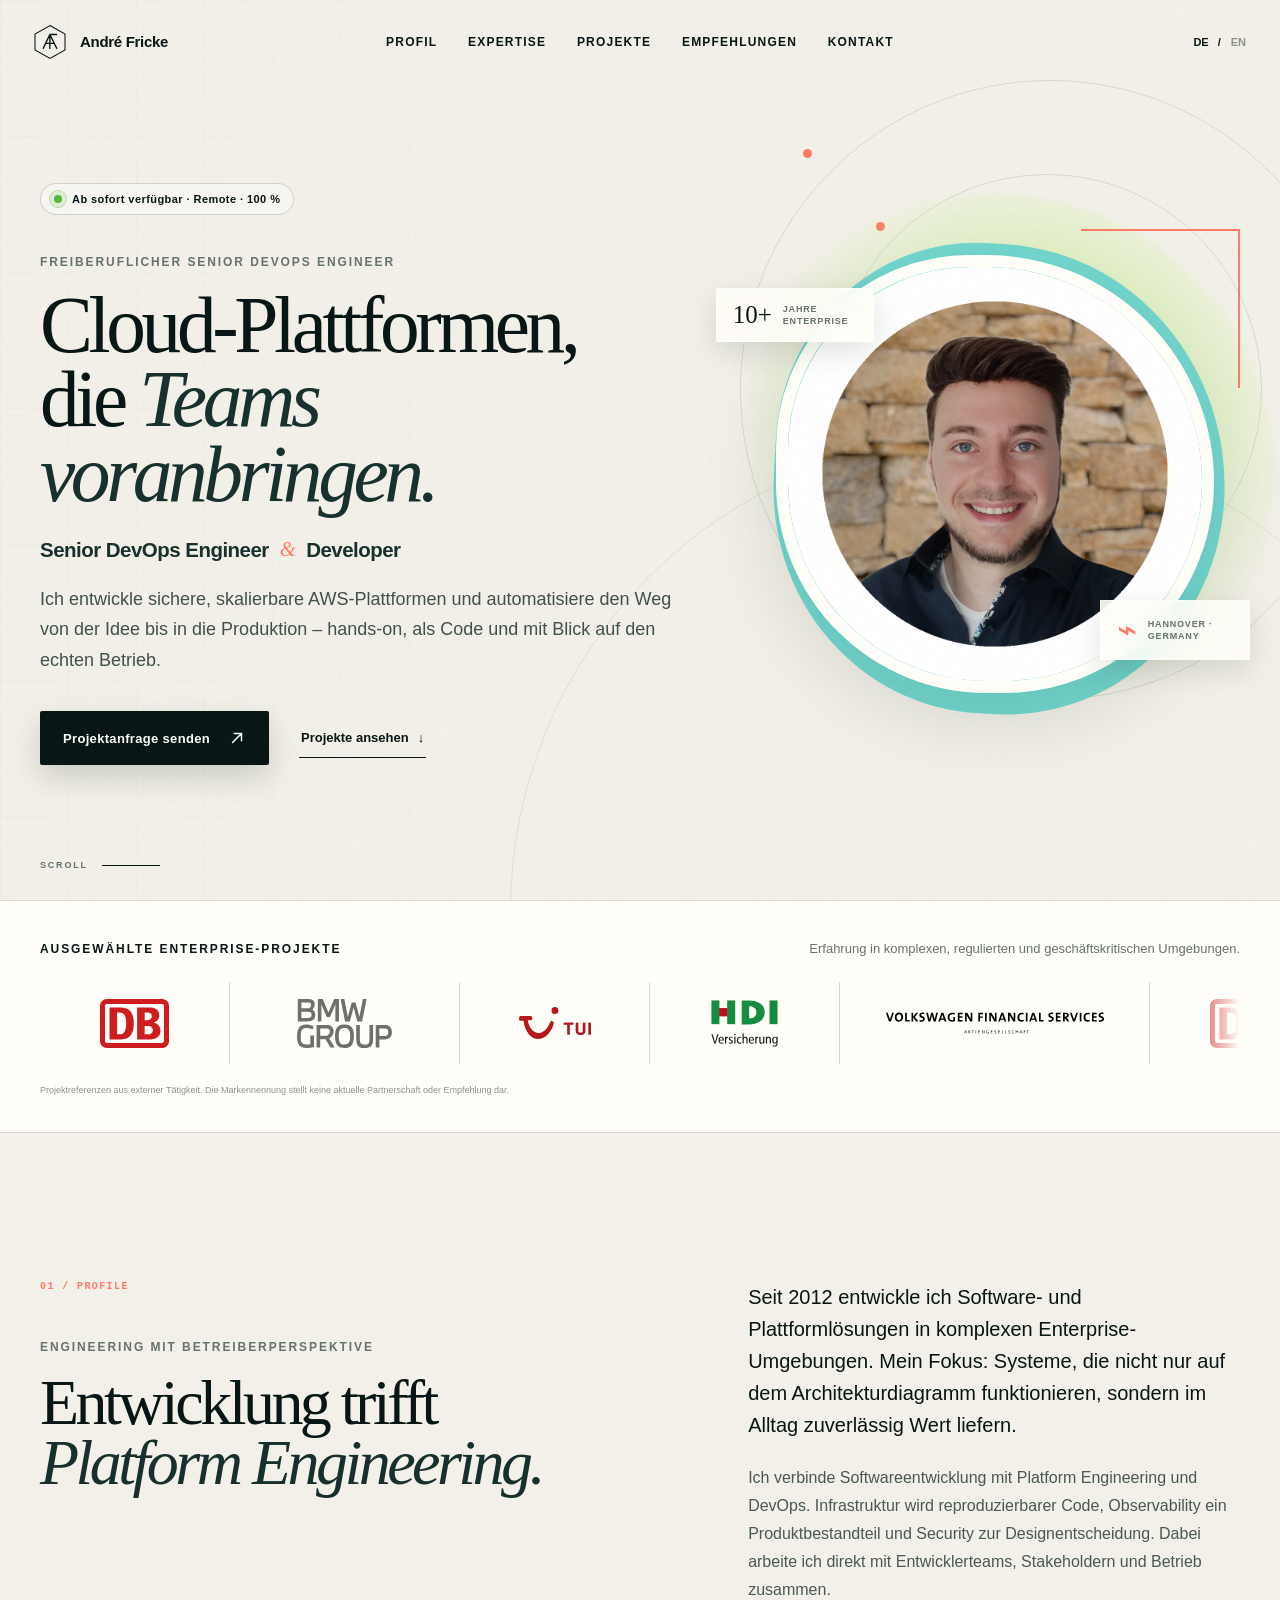
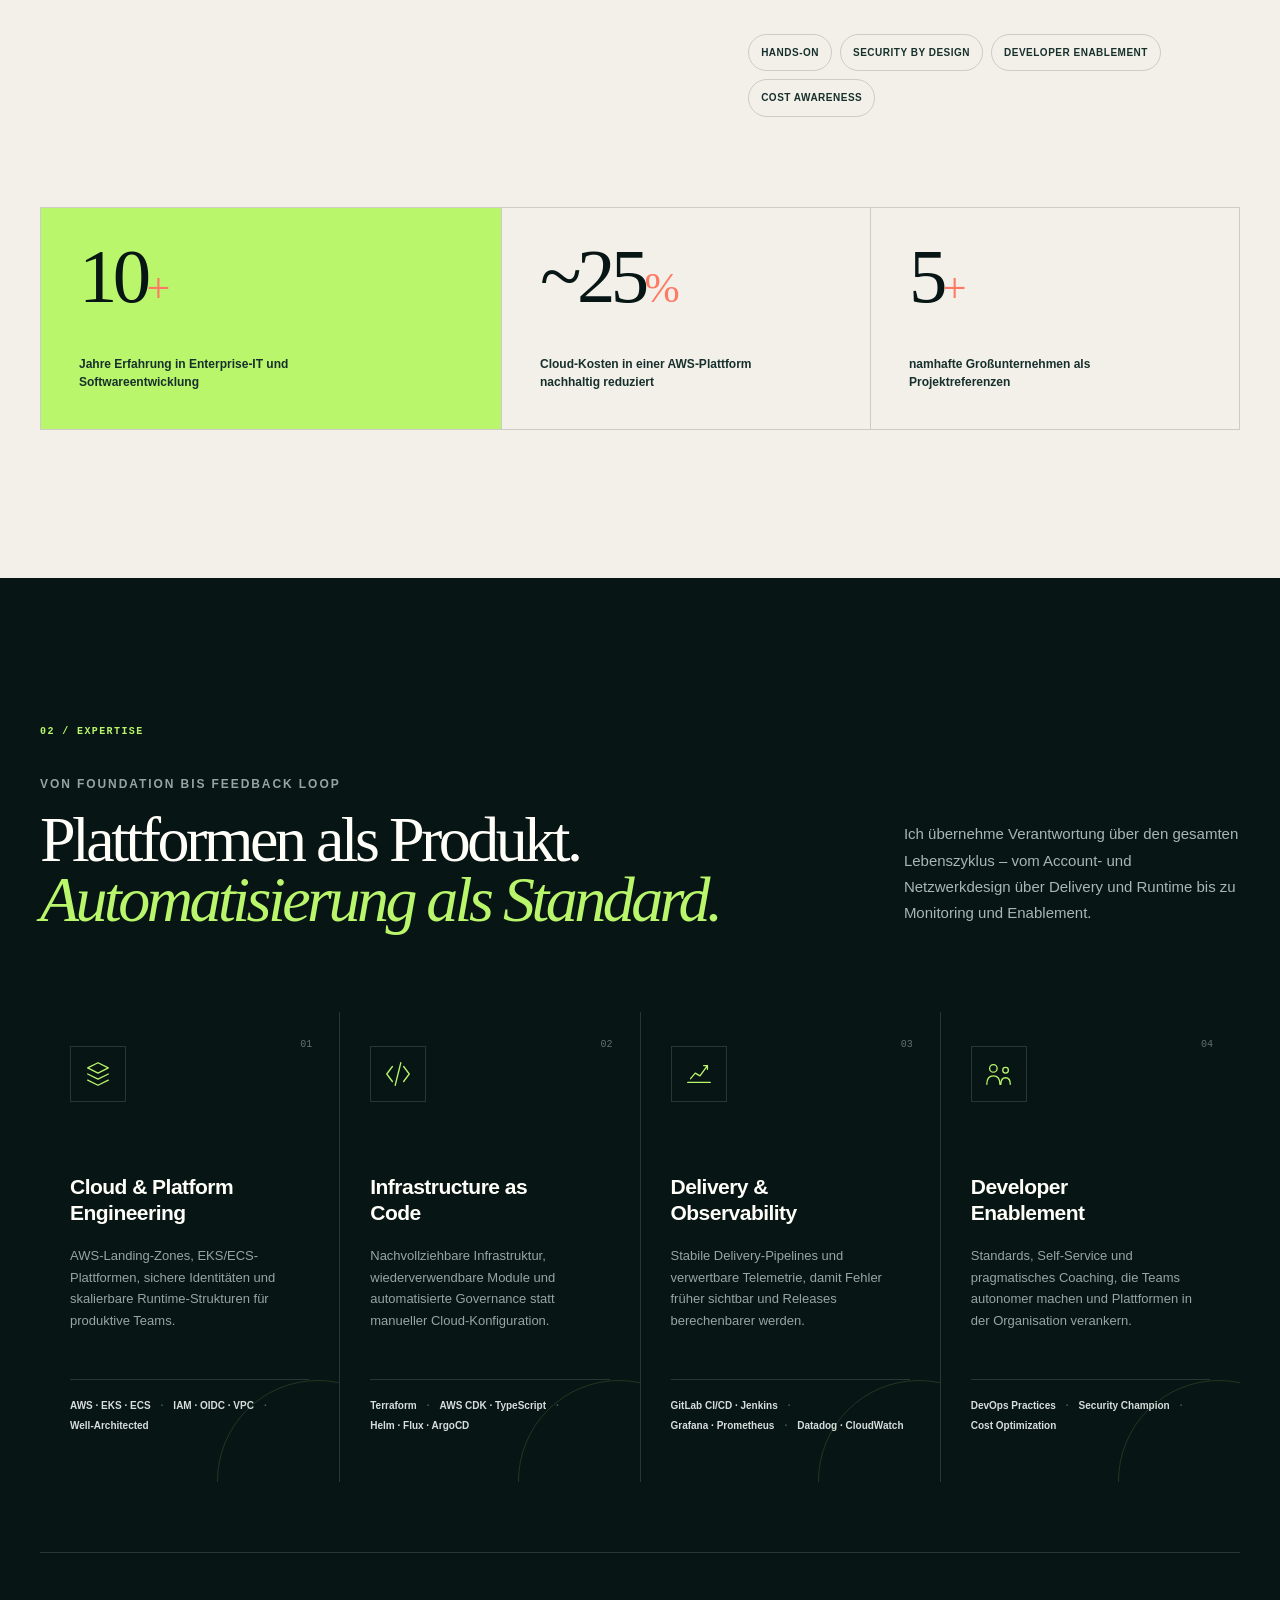
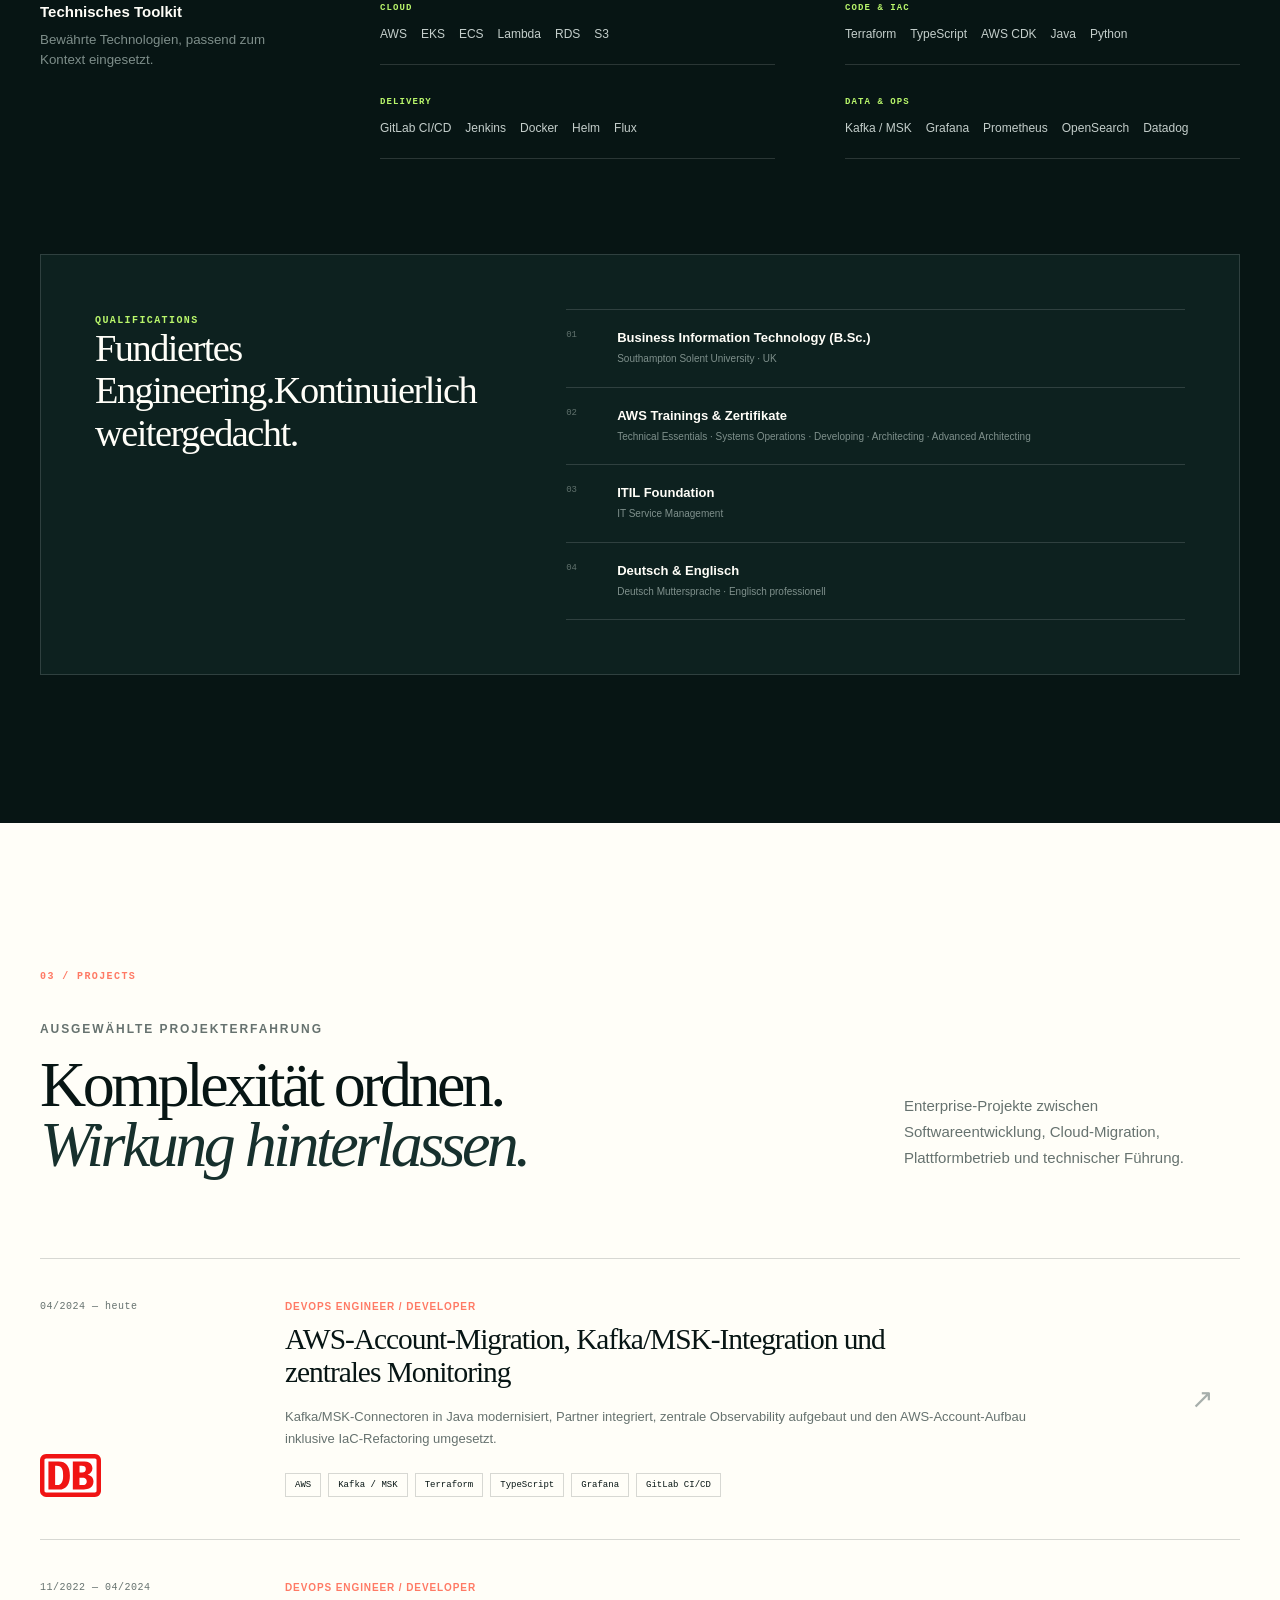
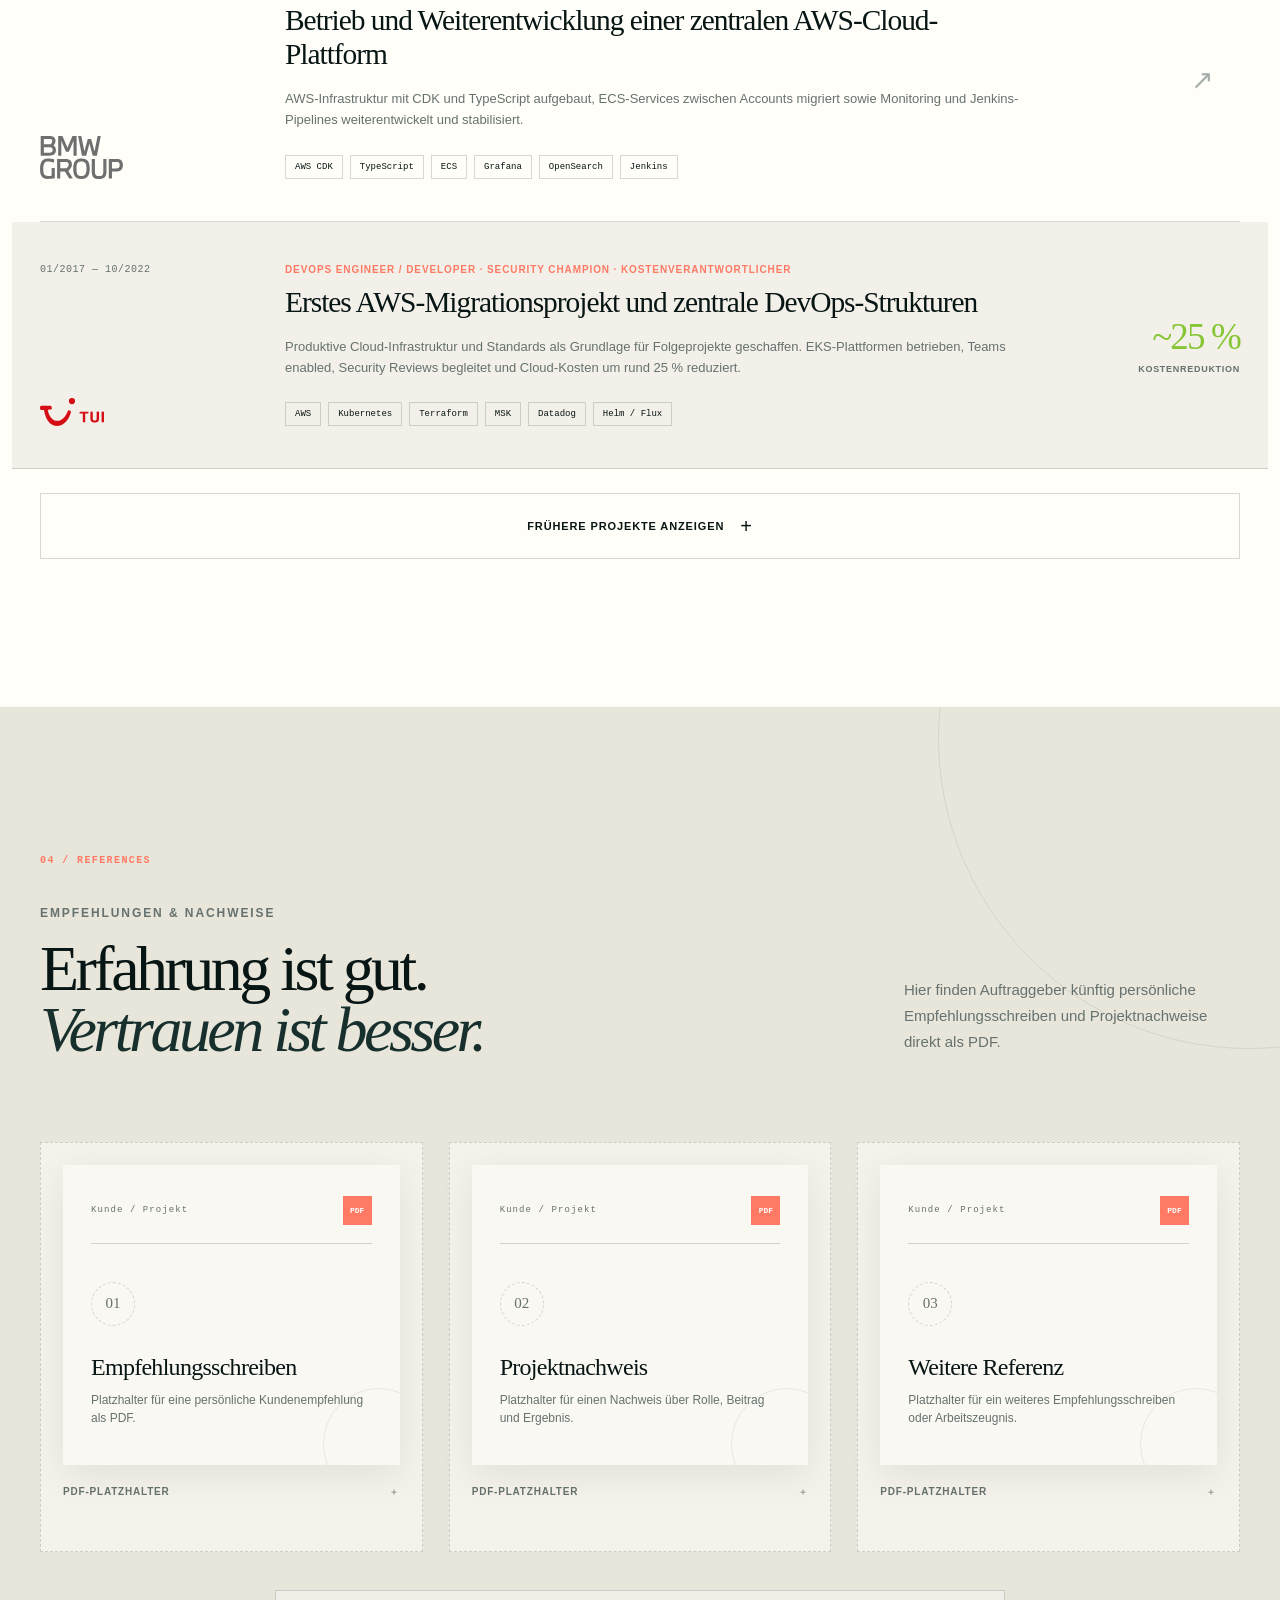
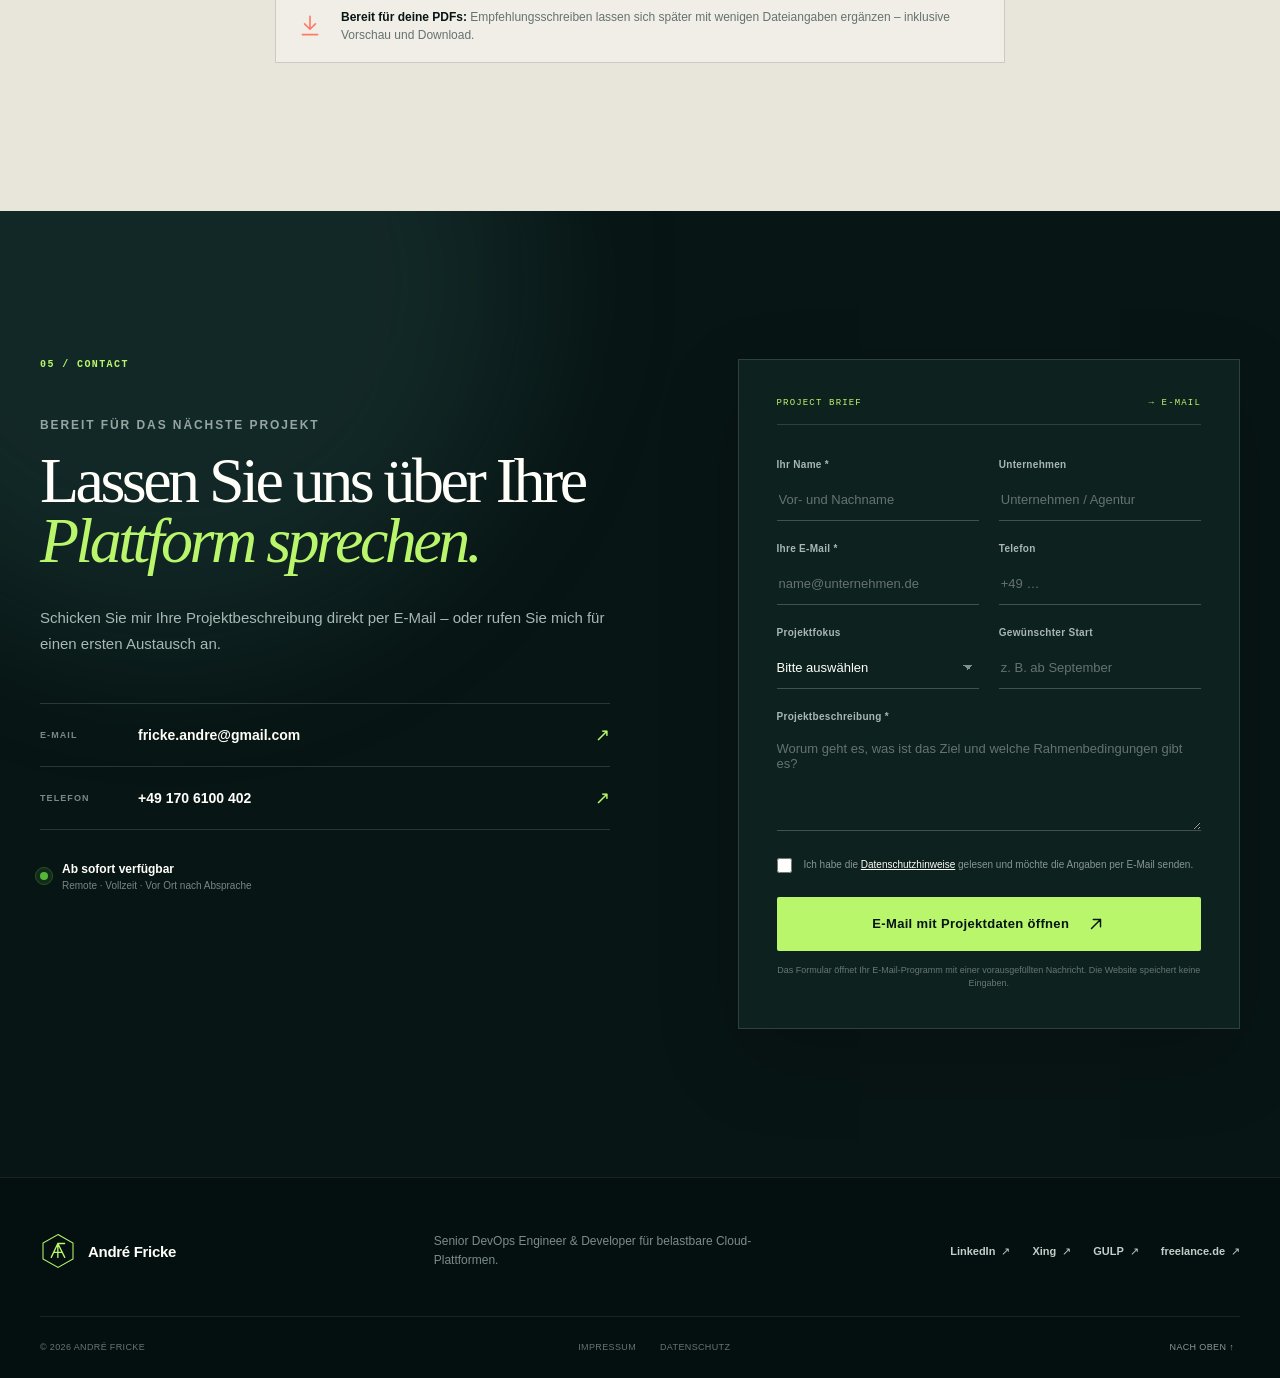
==== commit 7b78f011: "Update profile location to Hannover" ====
--- a/index.html
+++ b/index.html
@@ -131,7 +131,7 @@
             </div>
             <div class="portrait-tag portrait-tag-bottom">
               <span class="mini-icon">⌁</span>
-              <small data-i18n="basedIn">Isernhagen · Germany</small>
+              <small data-i18n="basedIn">Hannover · Germany</small>
             </div>
           </div>
         </div>
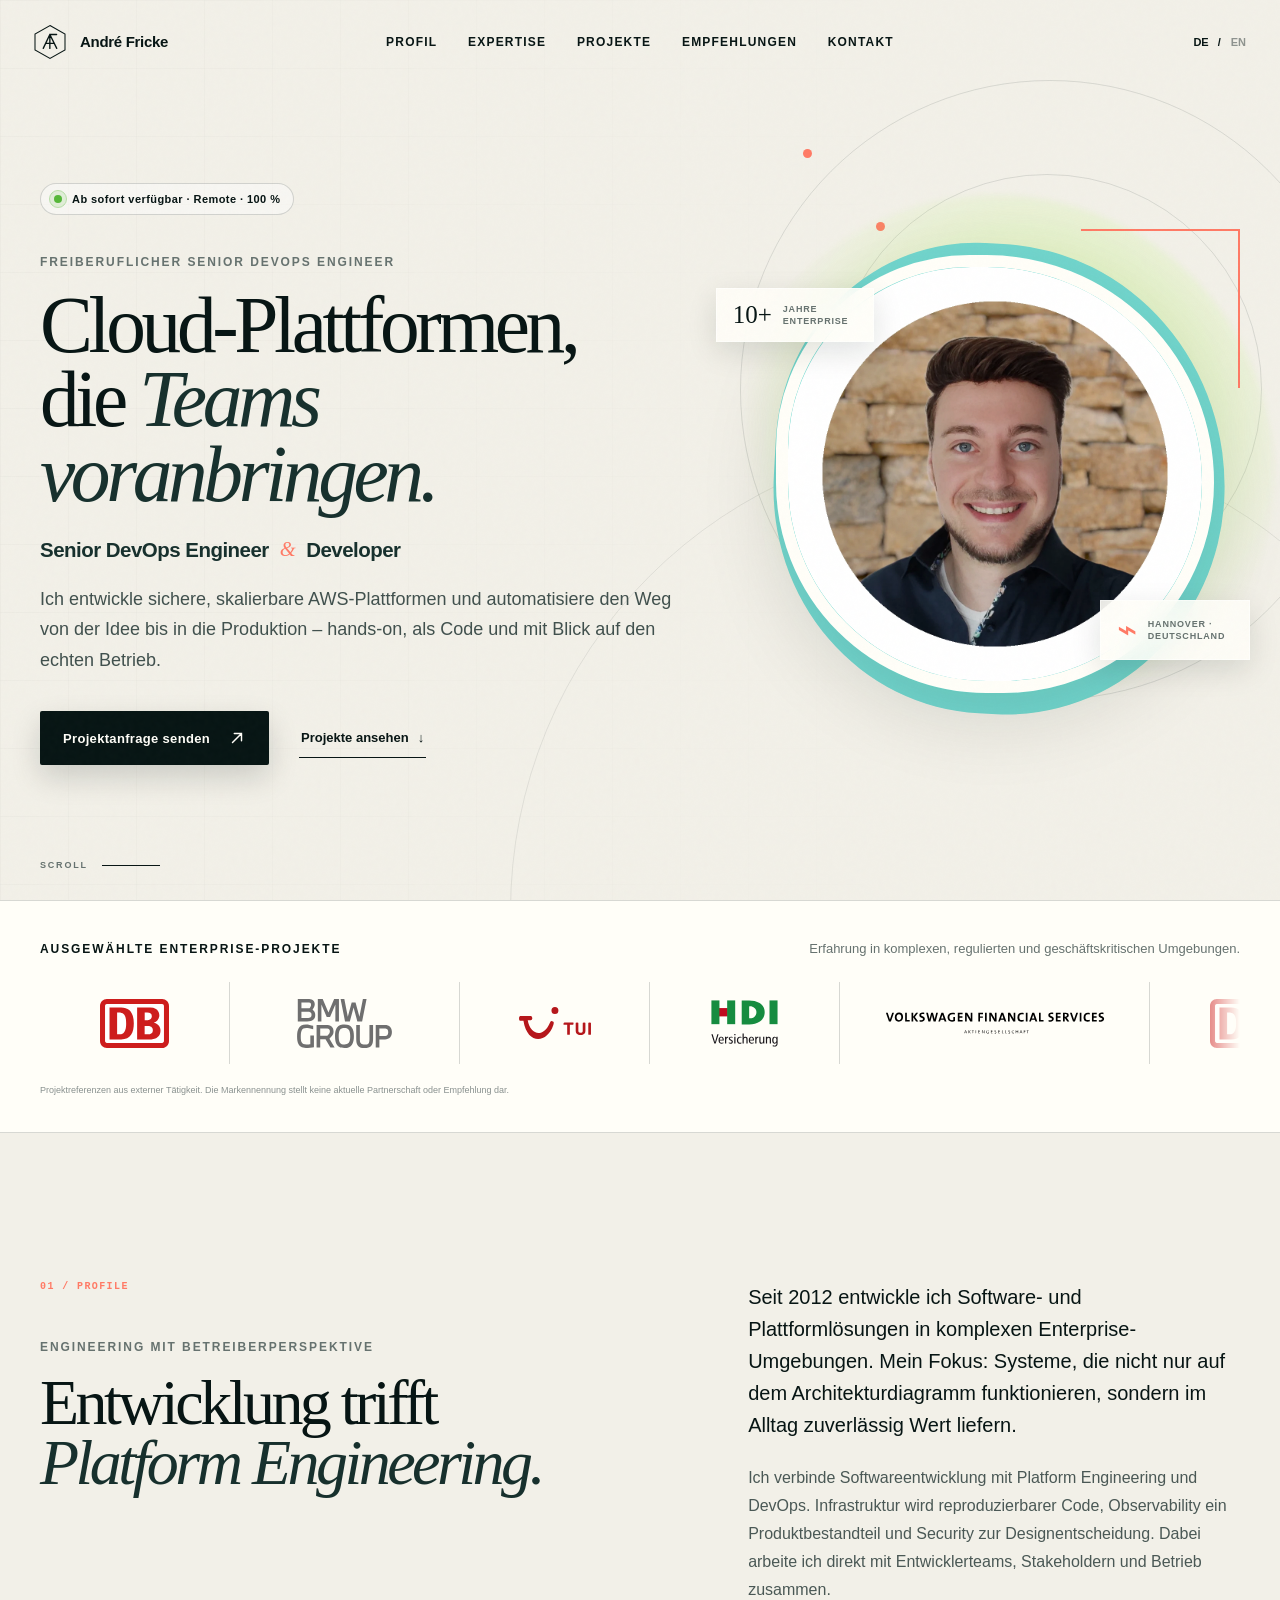
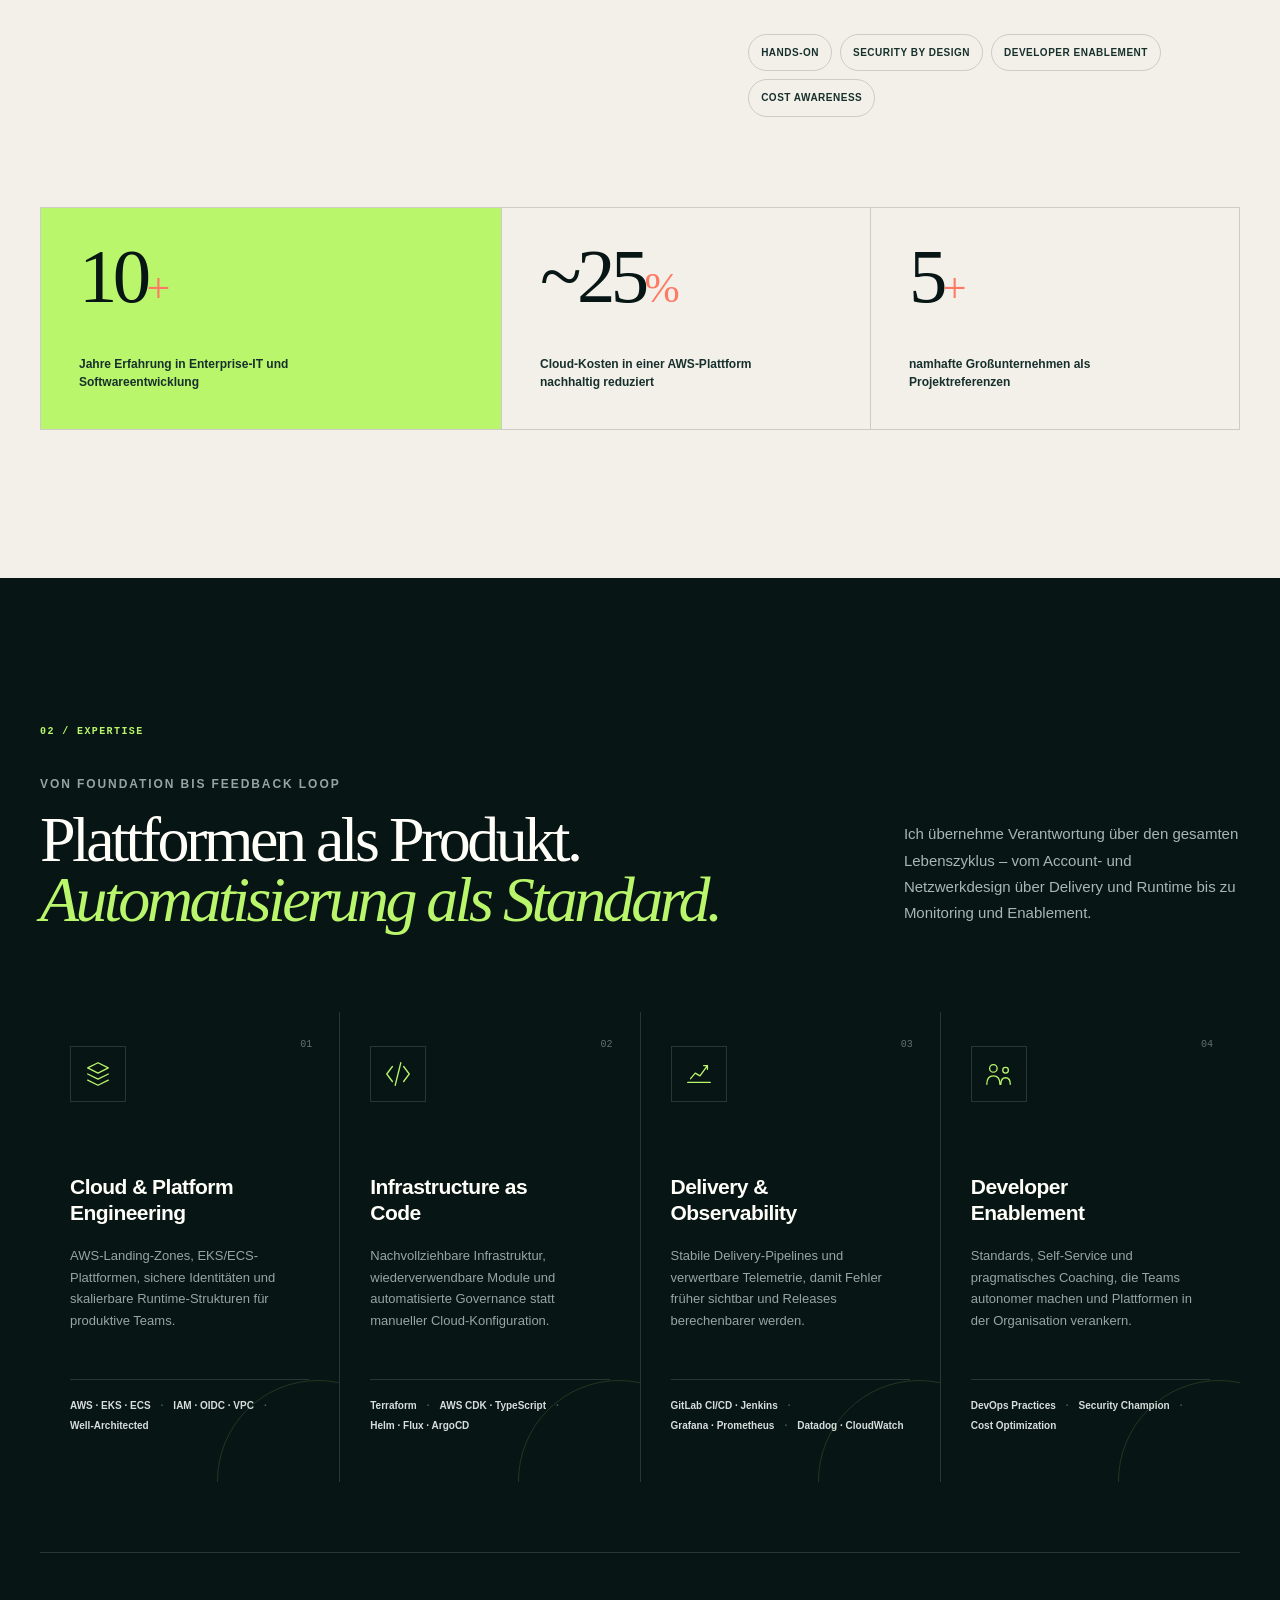
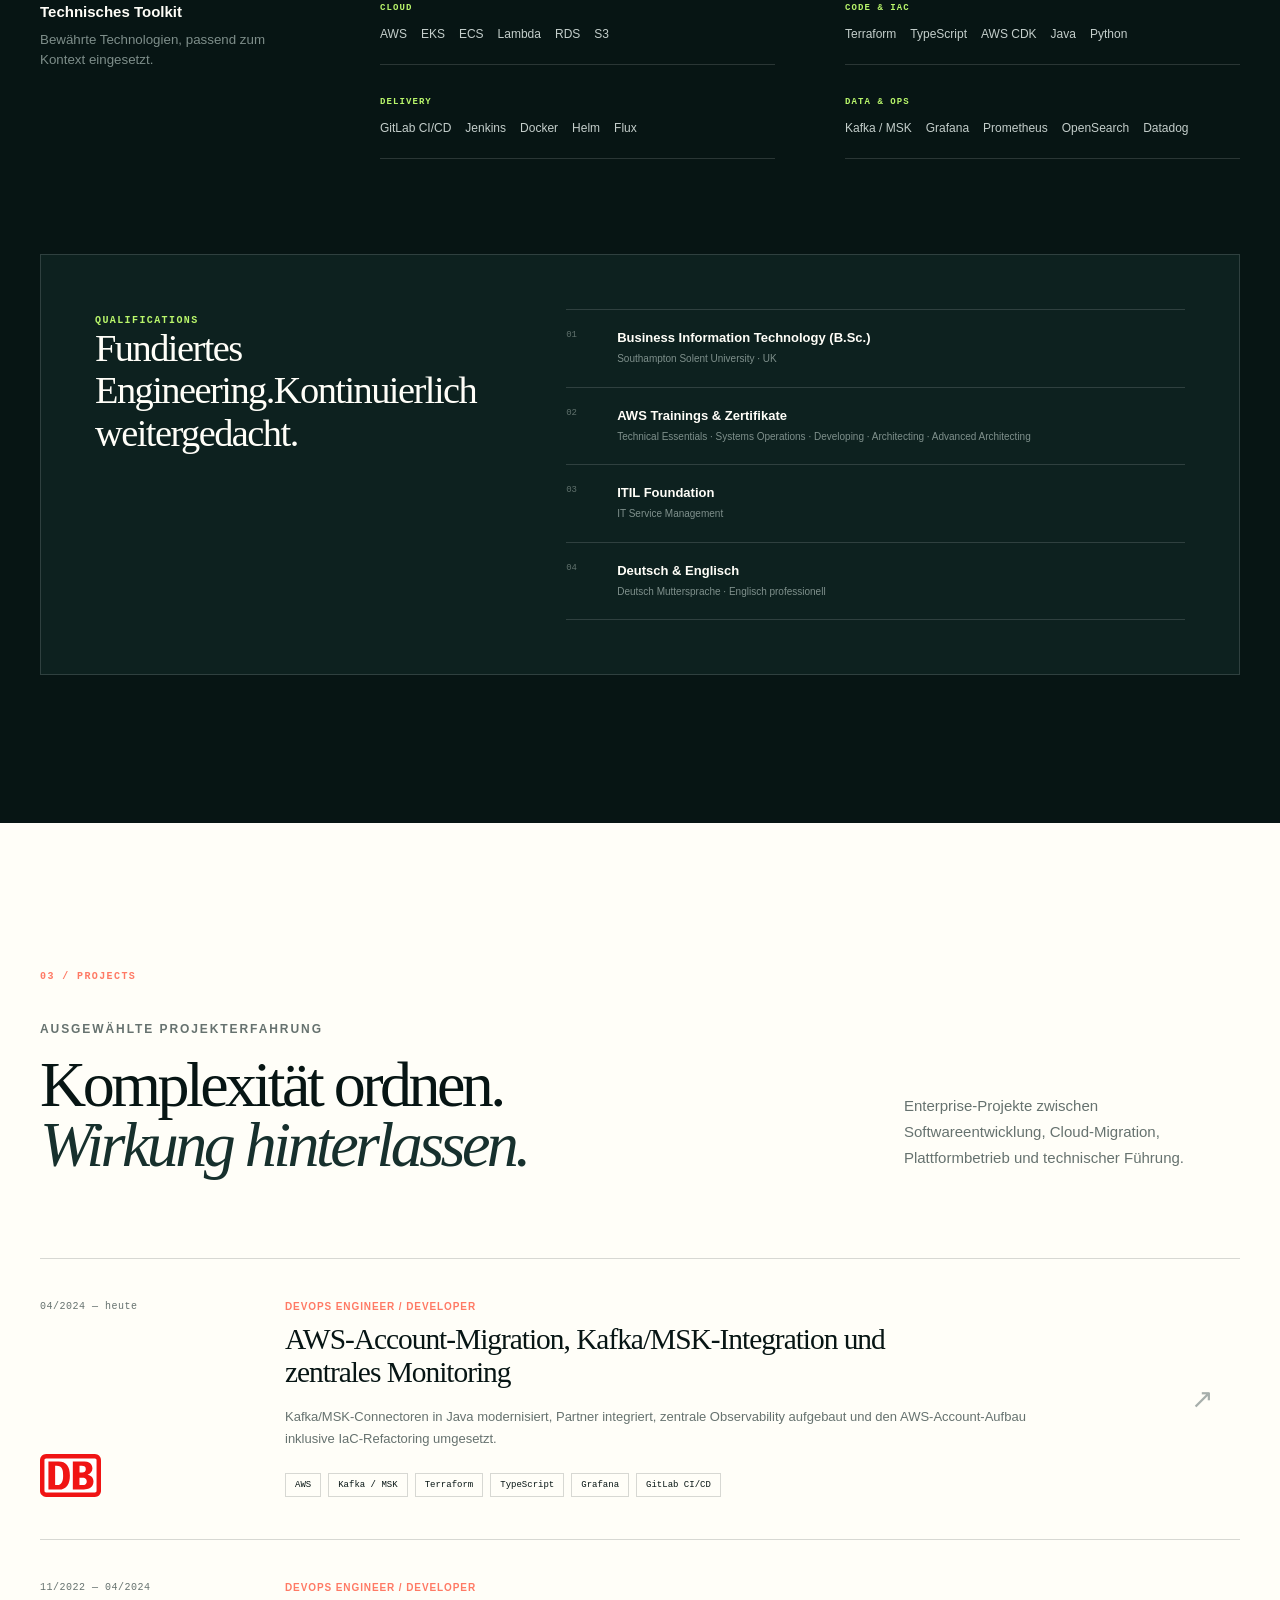
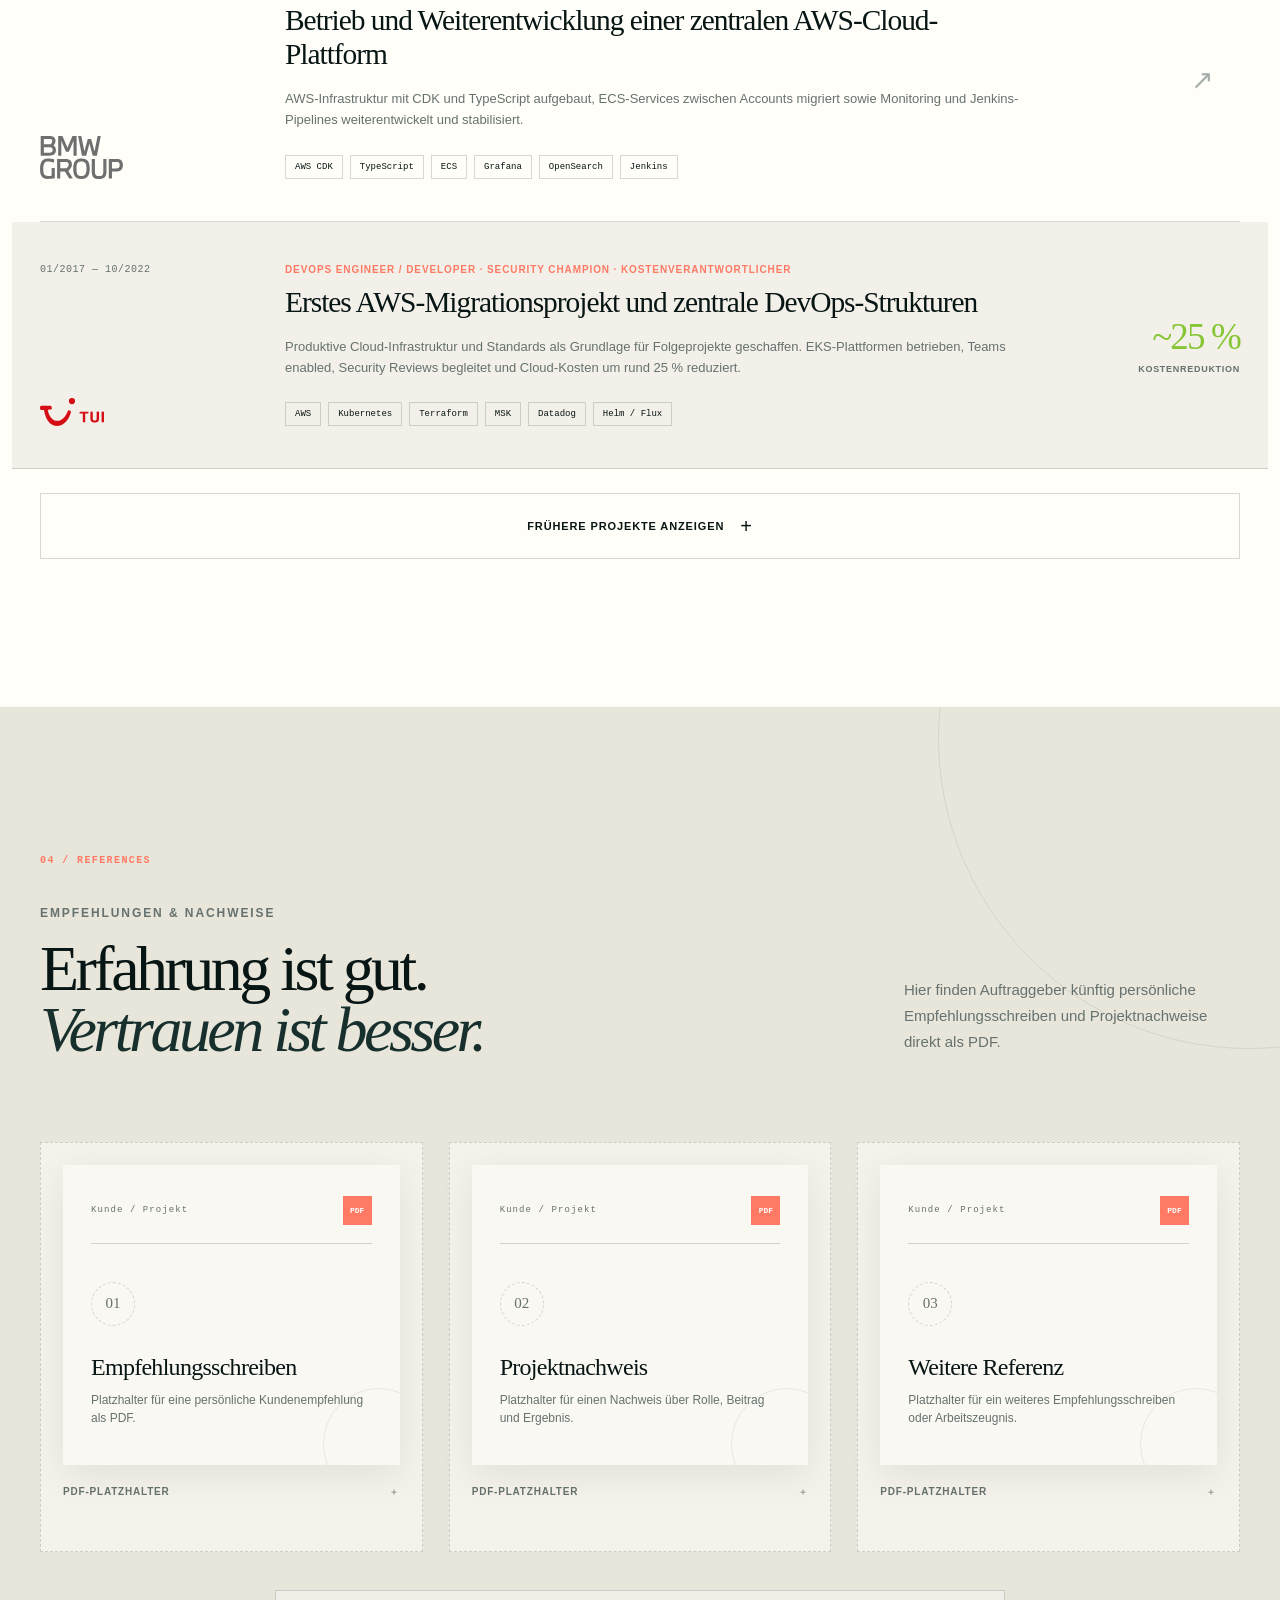
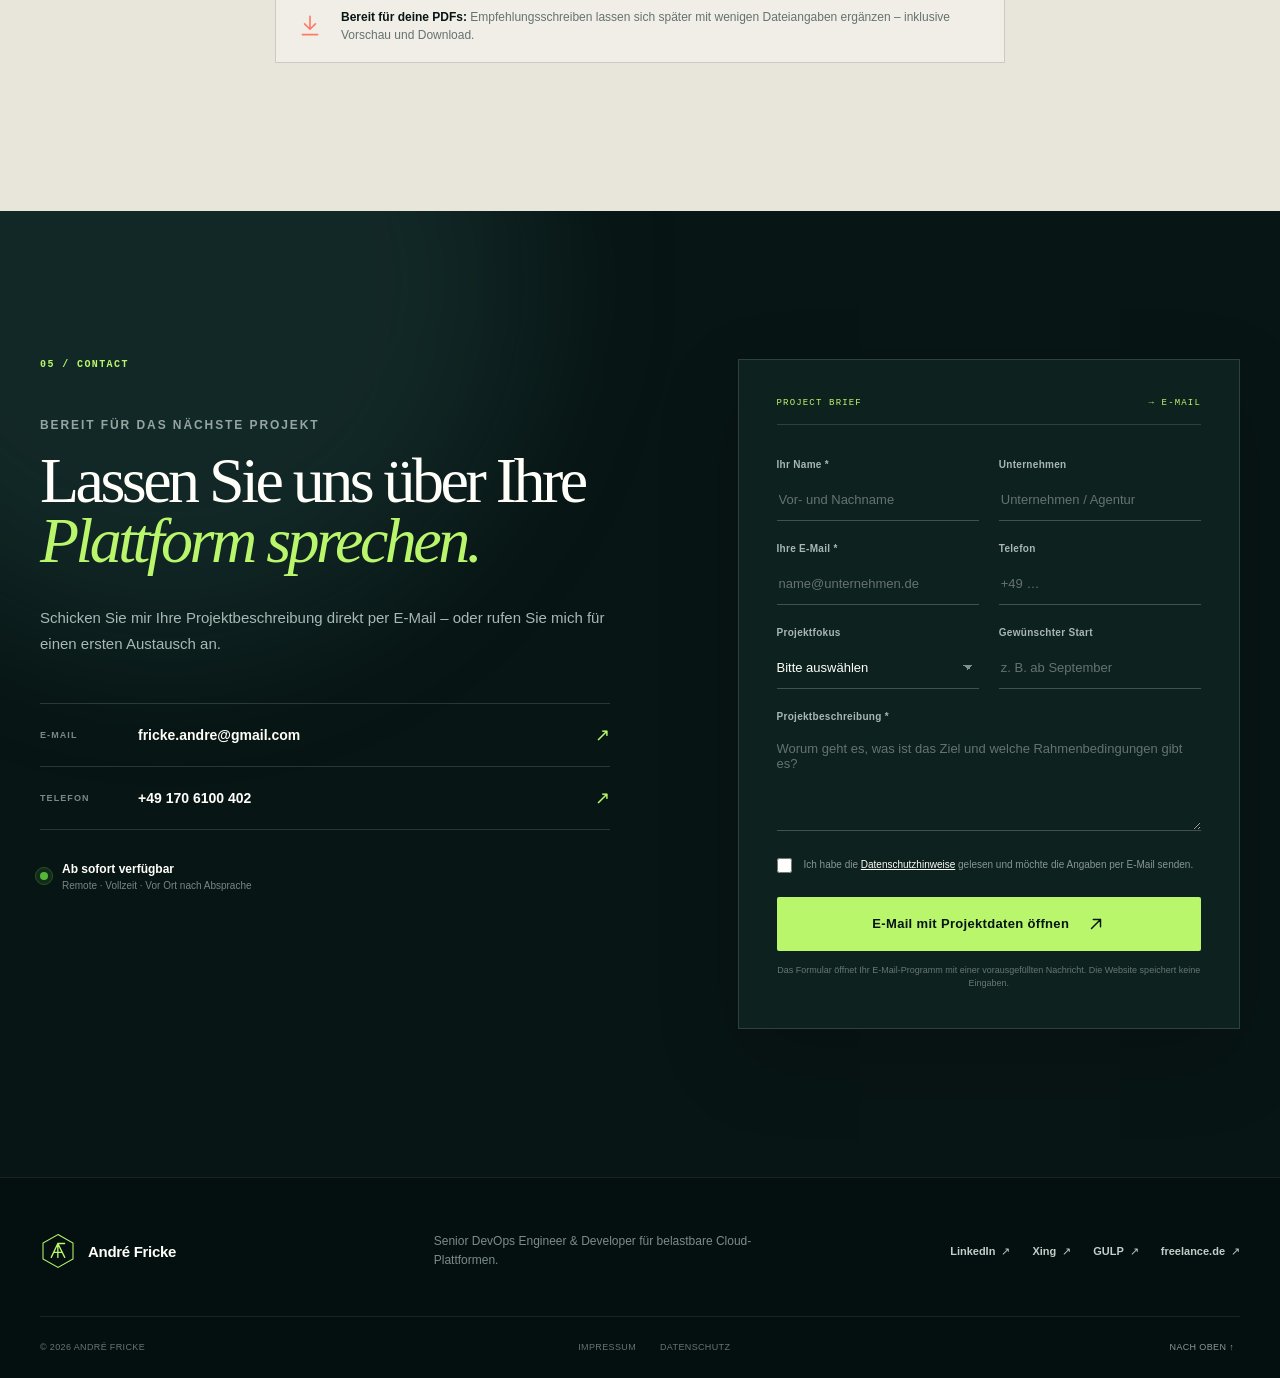
==== commit 80bcb8cc: "Use German country name in profile location" ====
--- a/index.html
+++ b/index.html
@@ -131,7 +131,7 @@
             </div>
             <div class="portrait-tag portrait-tag-bottom">
               <span class="mini-icon">⌁</span>
-              <small data-i18n="basedIn">Hannover · Germany</small>
+              <small data-i18n="basedIn">Hannover · Deutschland</small>
             </div>
           </div>
         </div>
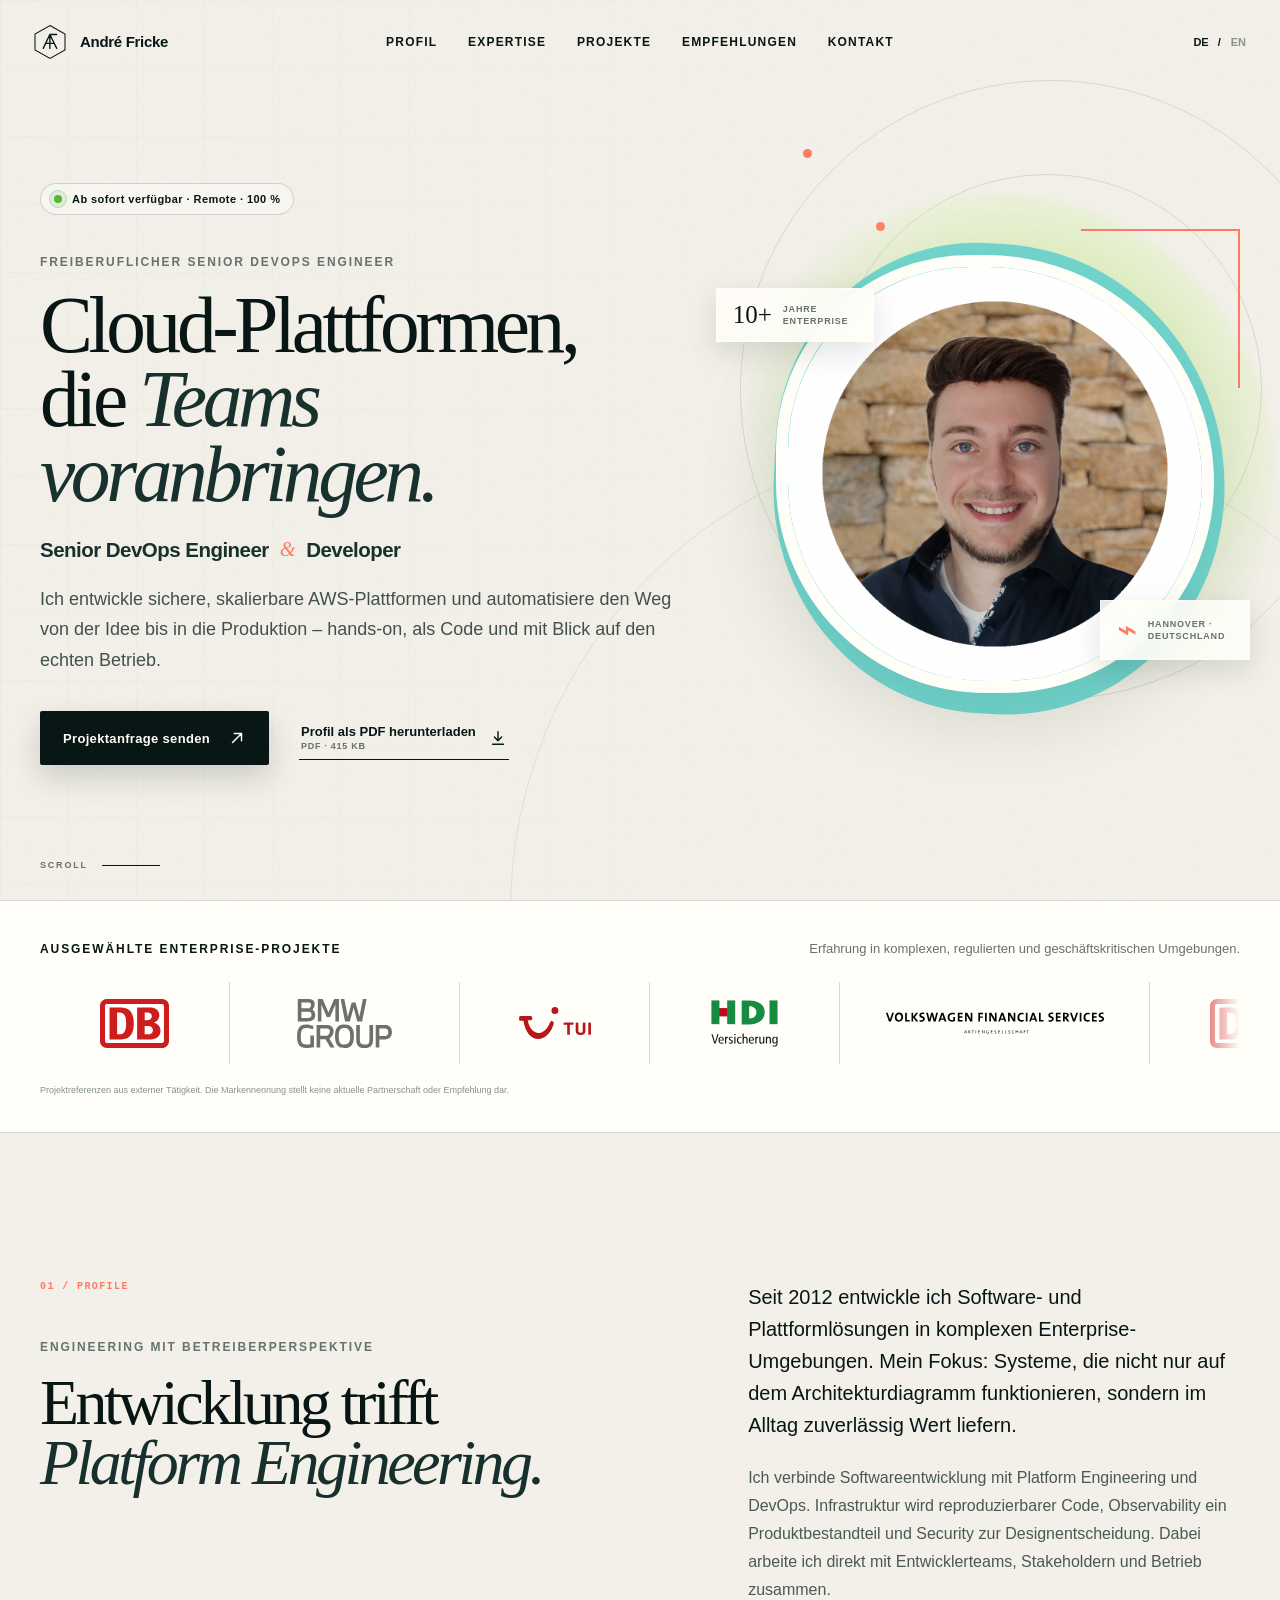
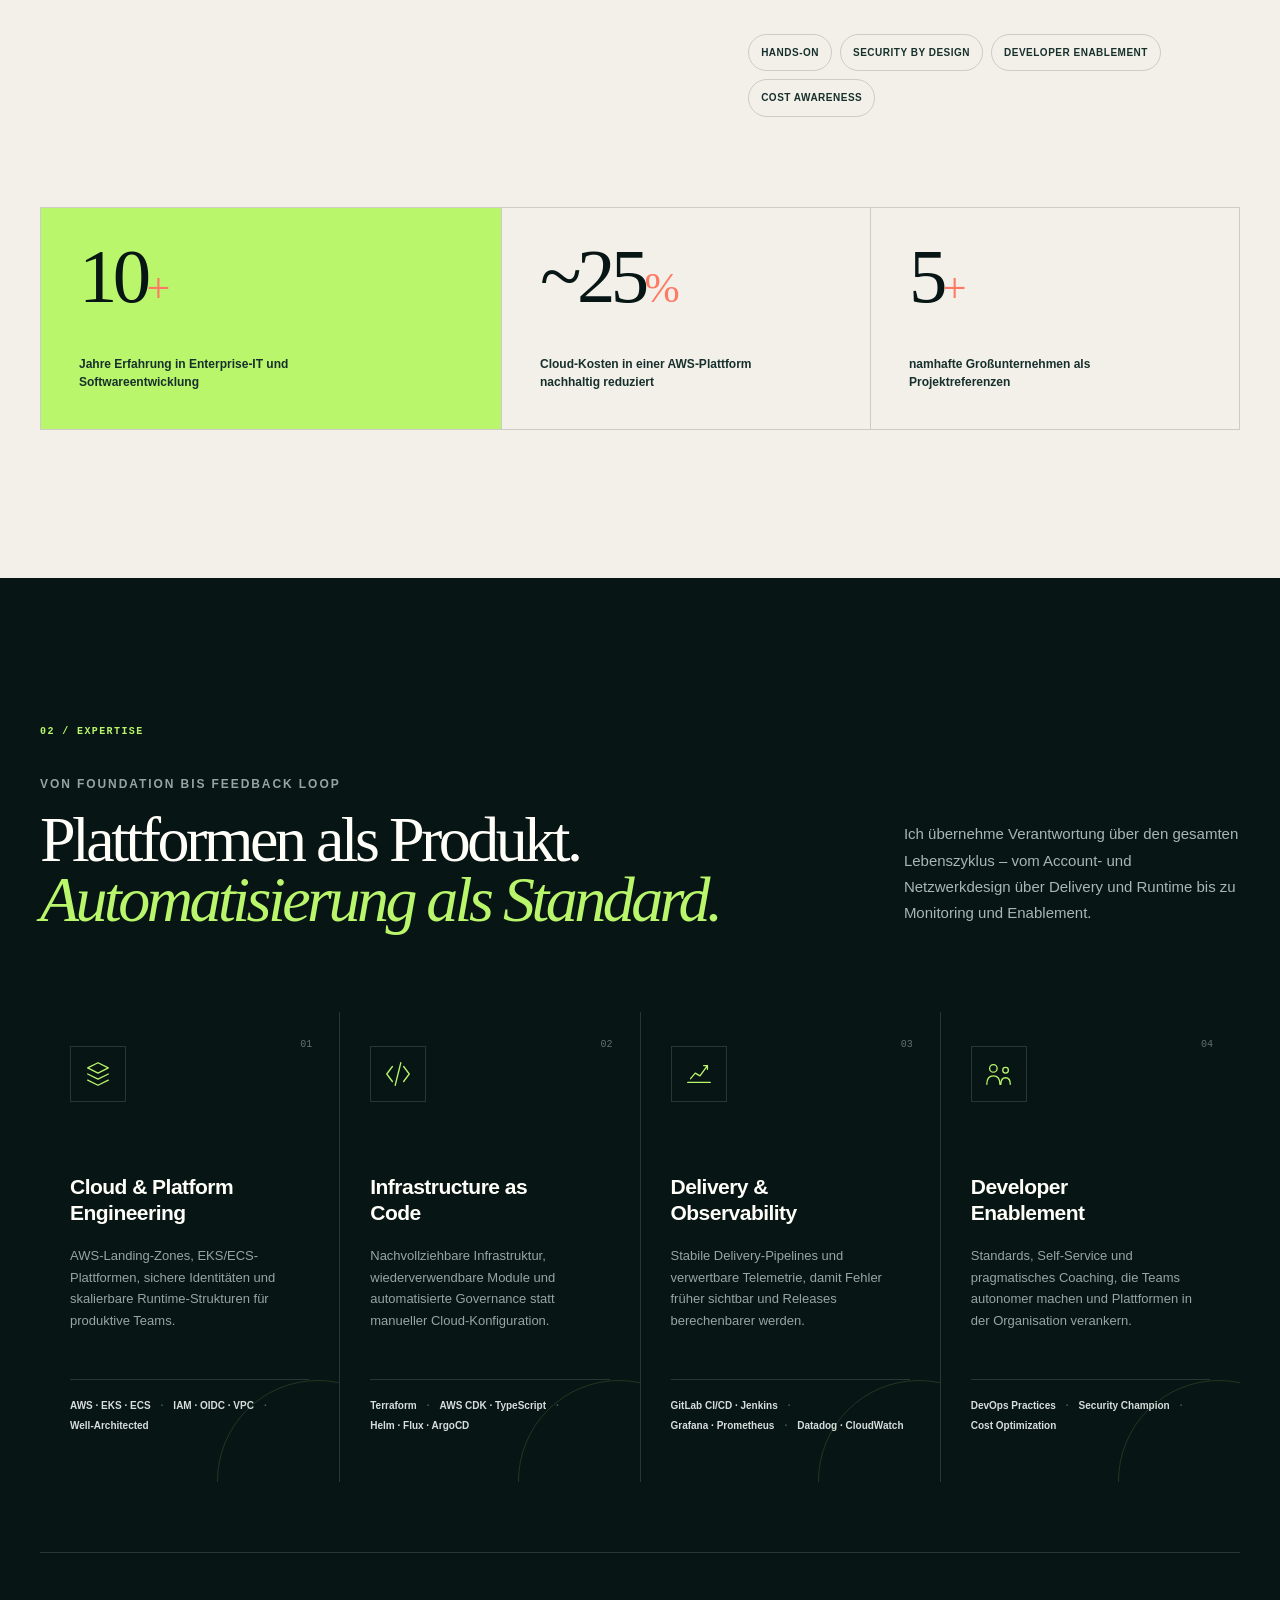
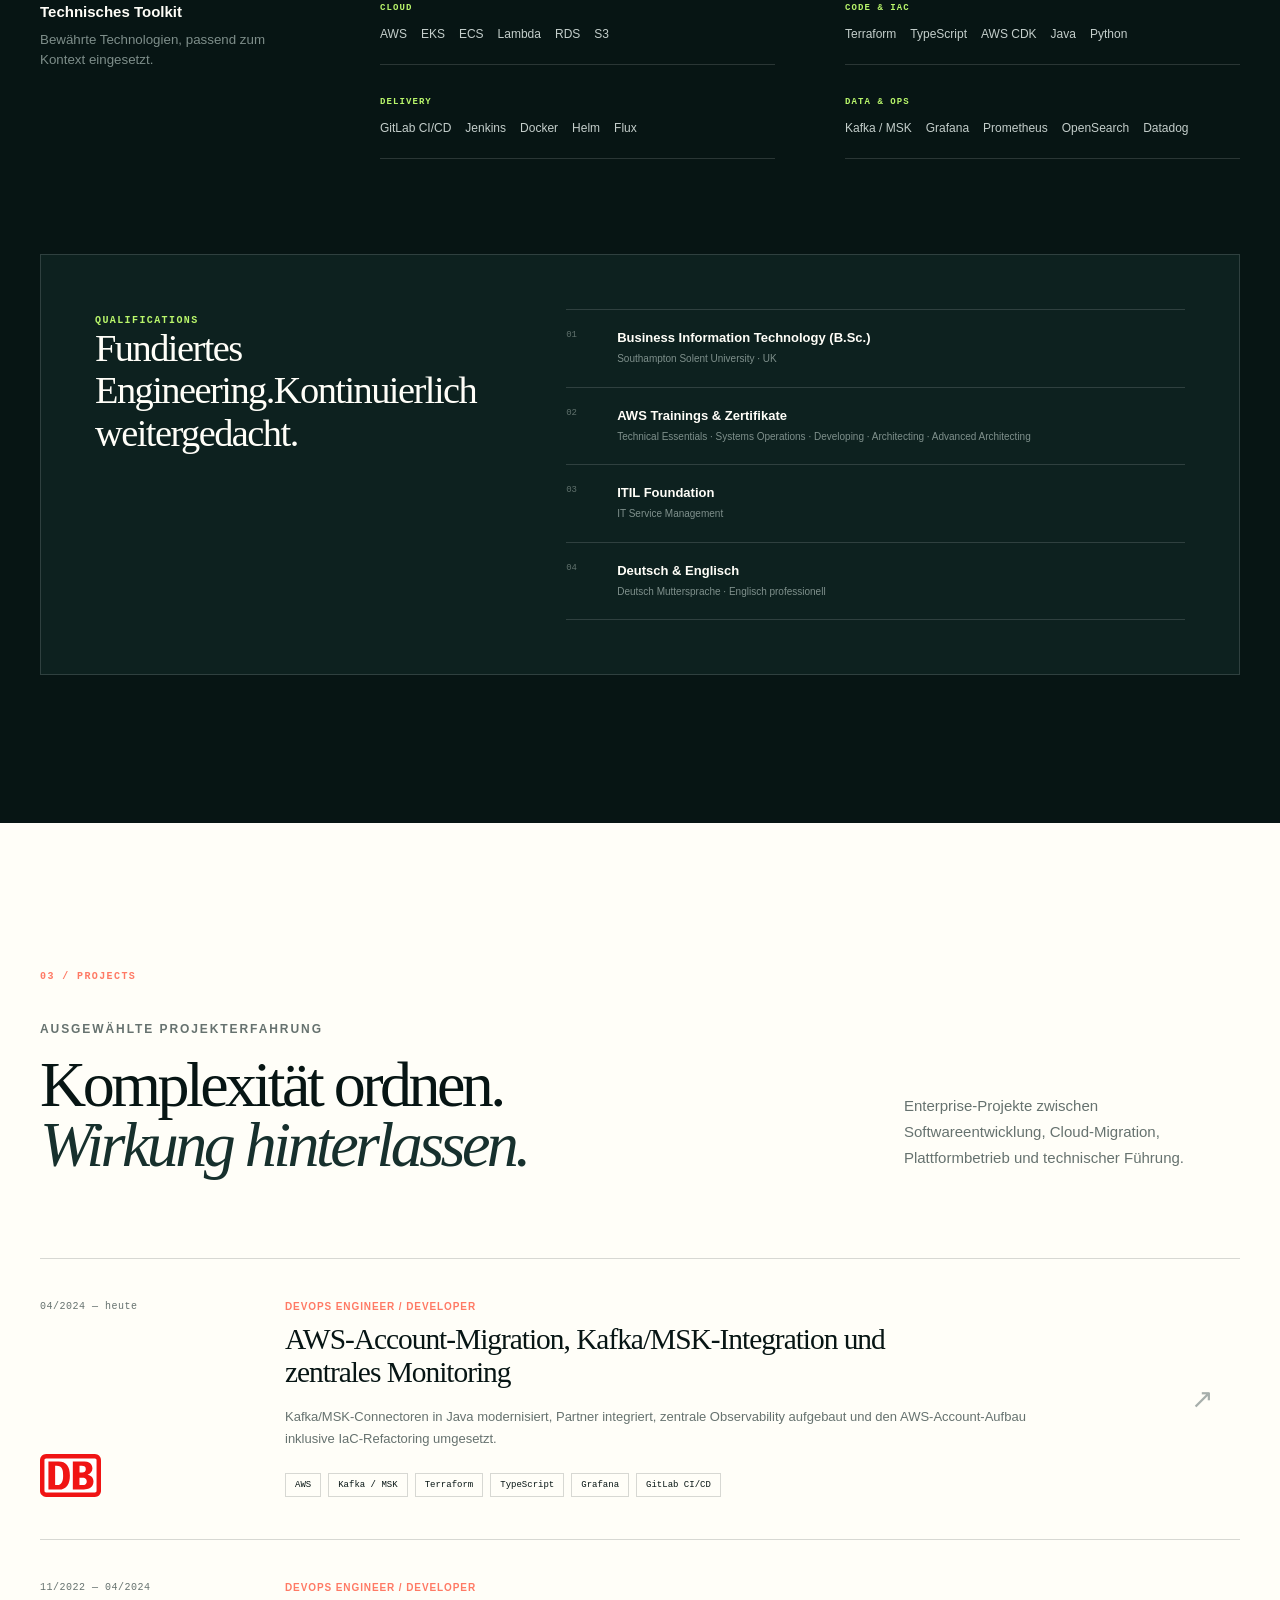
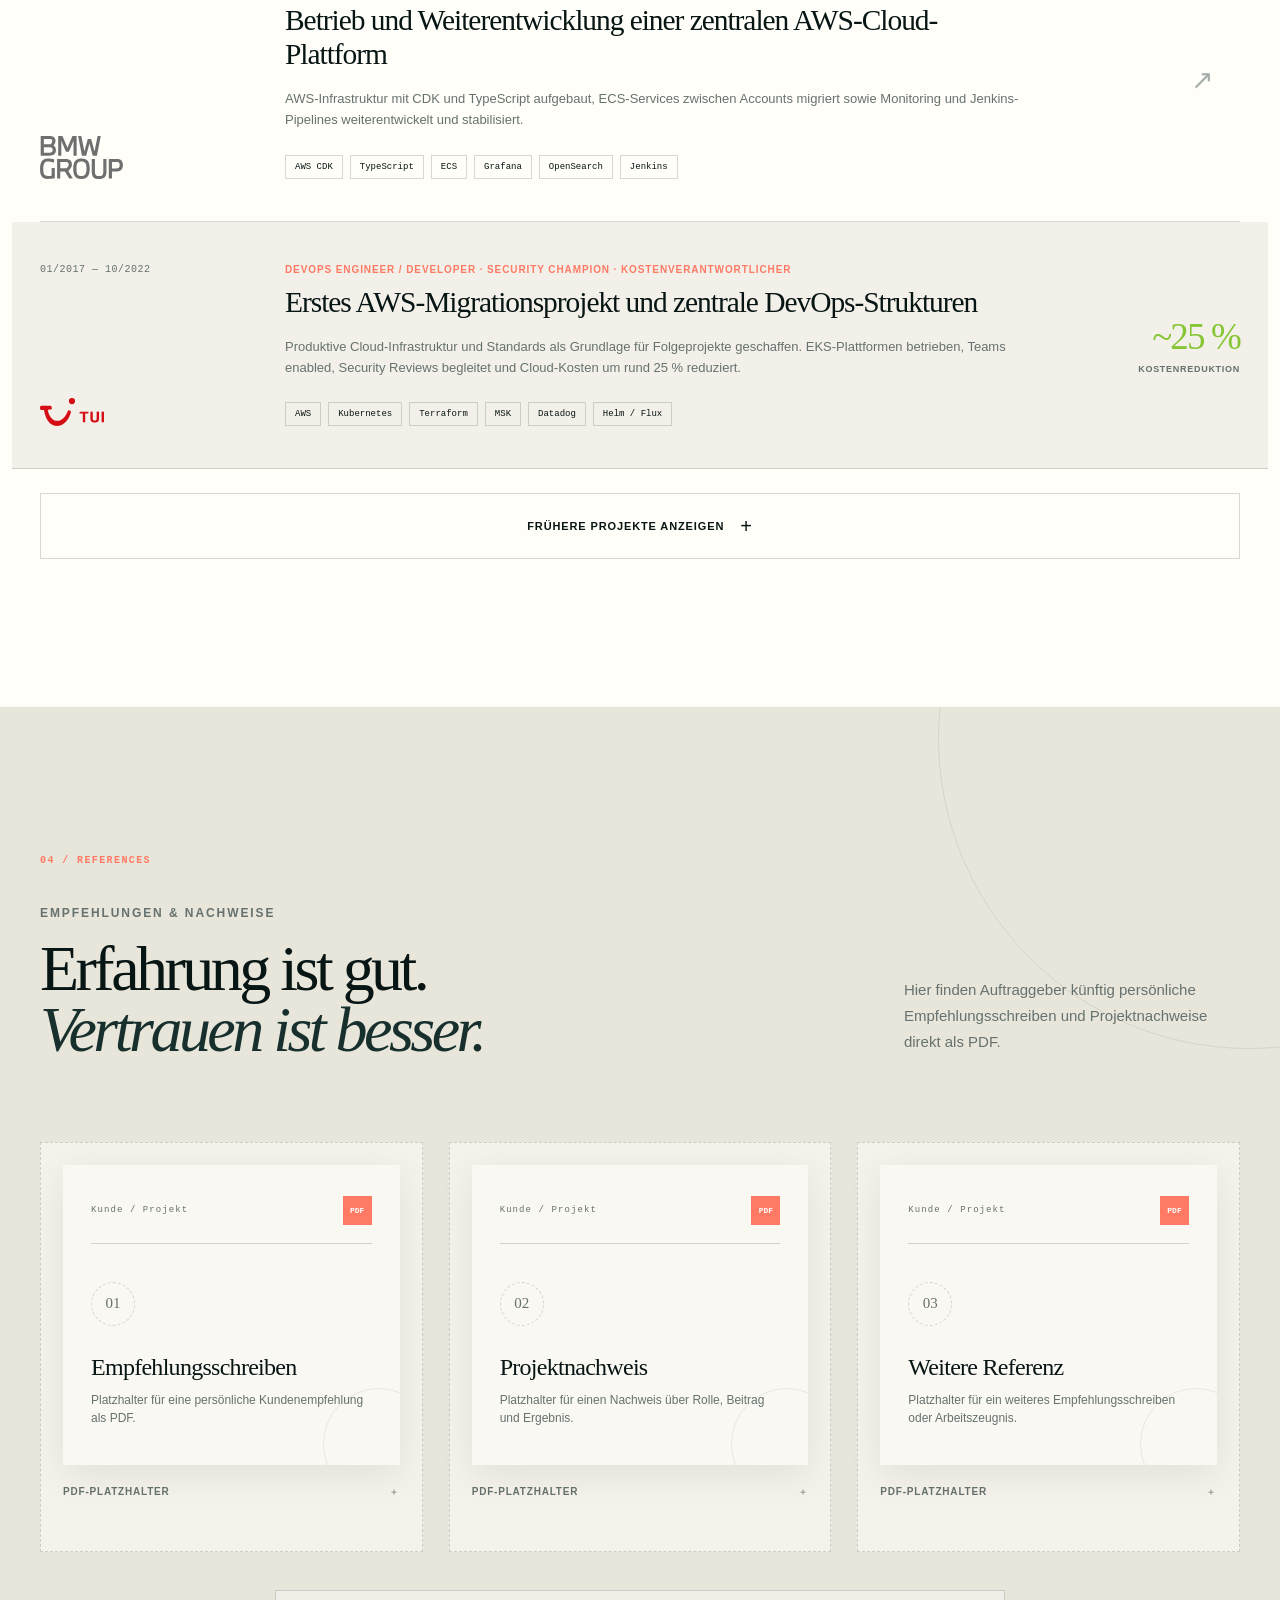
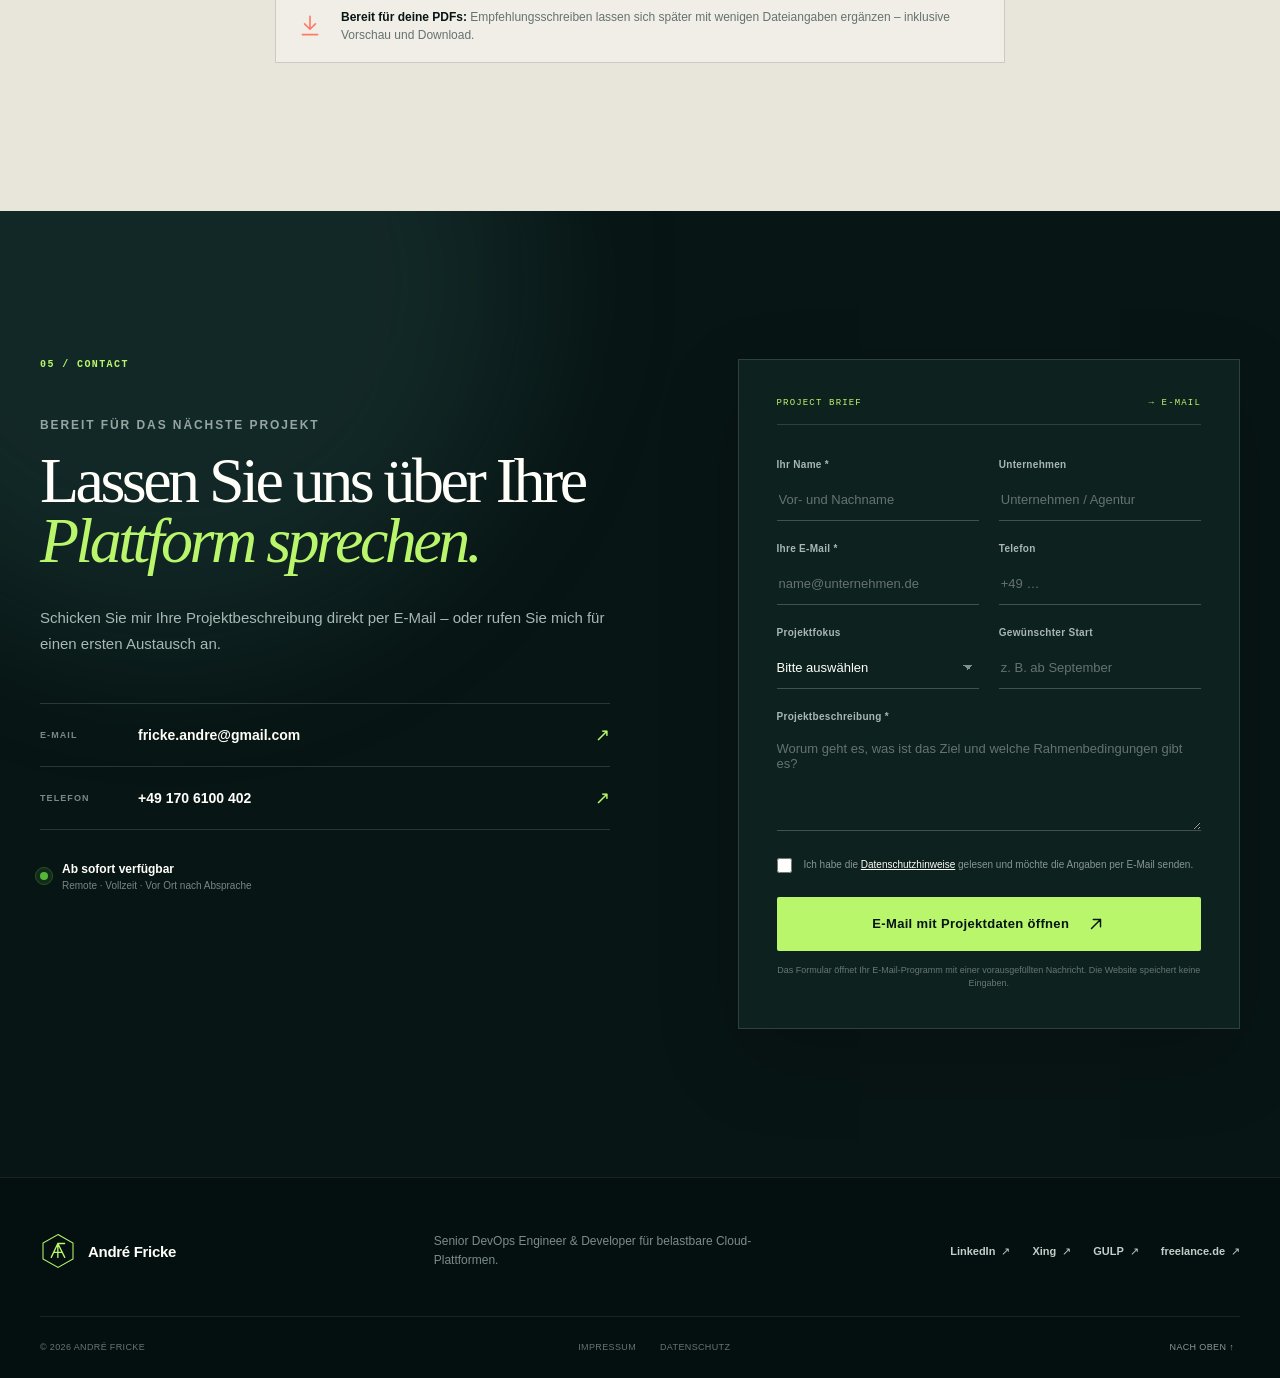
==== commit afc0dc75: "Add downloadable freelancer profile" ====
--- a/index.html
+++ b/index.html
@@ -106,9 +106,17 @@
               <span data-i18n="sendInquiry">Projektanfrage senden</span>
               <svg viewBox="0 0 20 20" aria-hidden="true"><path d="m5 15 10-10M7 5h8v8" /></svg>
             </a>
-            <a class="text-link" href="#projekte">
-              <span data-i18n="viewProjects">Projekte ansehen</span>
-              <span aria-hidden="true">↓</span>
+            <a
+              class="text-link profile-download"
+              href="assets/documents/Andre_Fricke_Profil.pdf"
+              download="Andre_Fricke_Profil.pdf"
+              type="application/pdf"
+            >
+              <span class="profile-download-copy">
+                <span data-i18n="downloadProfile">Profil als PDF herunterladen</span>
+                <small>PDF · 415 KB</small>
+              </span>
+              <svg viewBox="0 0 20 20" aria-hidden="true"><path d="M10 3v10m0 0 4-4m-4 4L6 9M4 17h12" /></svg>
             </a>
           </div>
         </div>
--- a/styles.css
+++ b/styles.css
@@ -479,6 +479,34 @@
   font-weight: 750;
 }
 
+.profile-download {
+  gap: 13px;
+  padding-block: 8px;
+}
+
+.profile-download-copy {
+  display: grid;
+  gap: 2px;
+}
+
+.profile-download small {
+  color: var(--muted);
+  font-size: 9px;
+  font-weight: 650;
+  letter-spacing: 0.08em;
+  text-transform: uppercase;
+}
+
+.profile-download svg {
+  width: 18px;
+  height: 18px;
+  fill: none;
+  stroke: currentColor;
+  stroke-linecap: round;
+  stroke-linejoin: round;
+  stroke-width: 1.6;
+}
+
 .hero-visual {
   justify-self: end;
   width: min(100%, 490px);
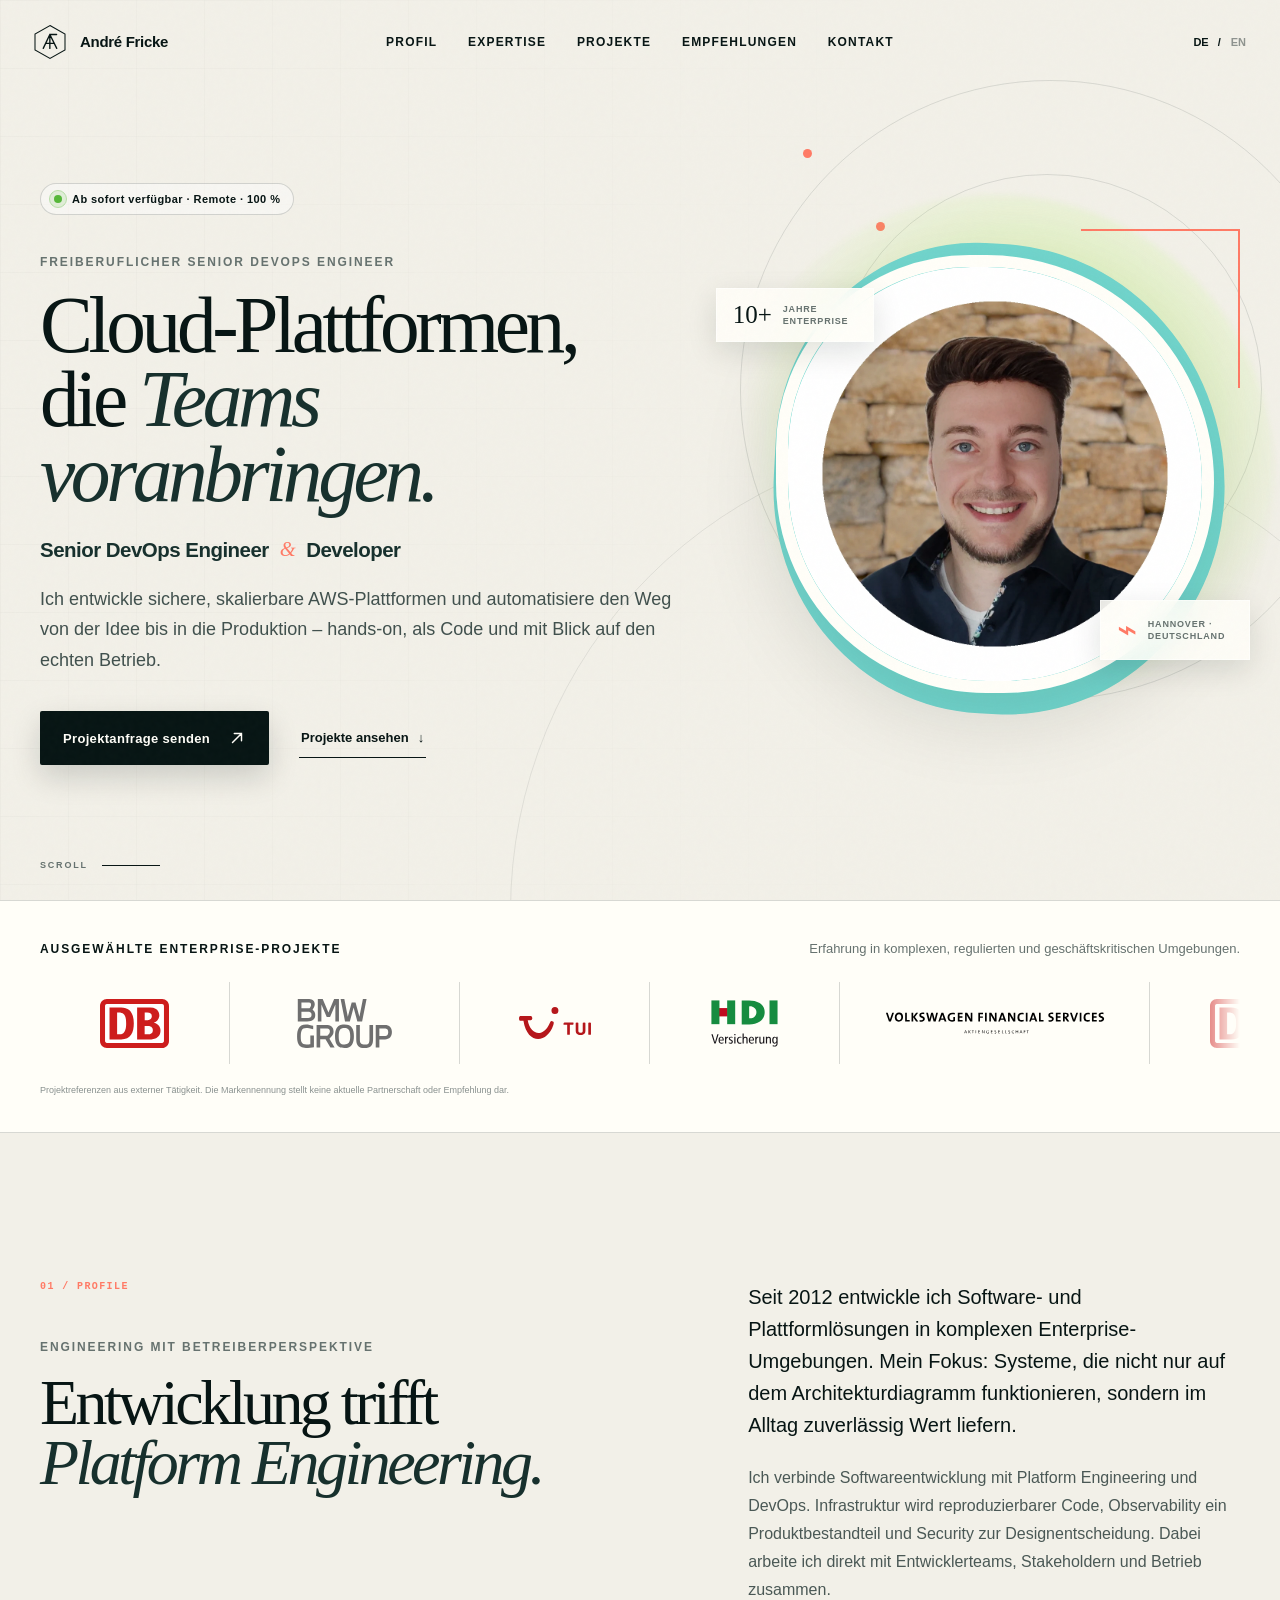
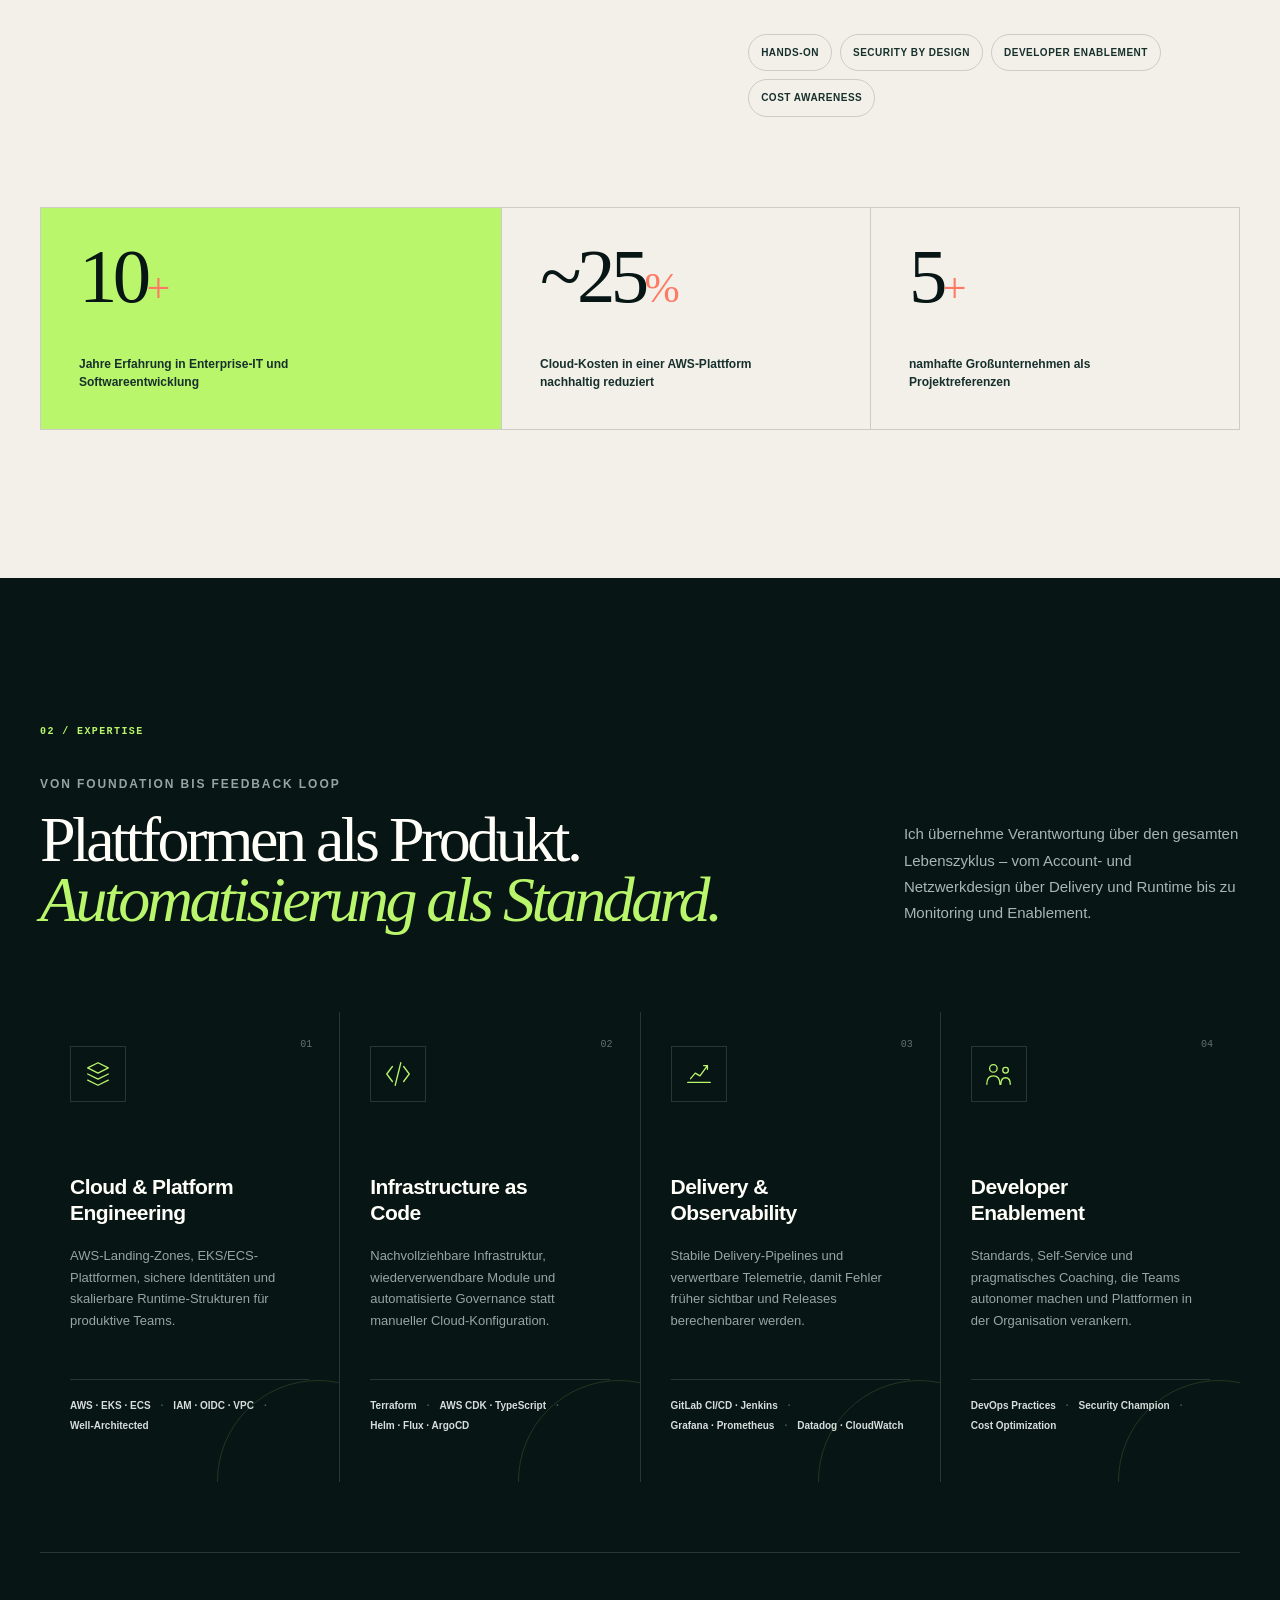
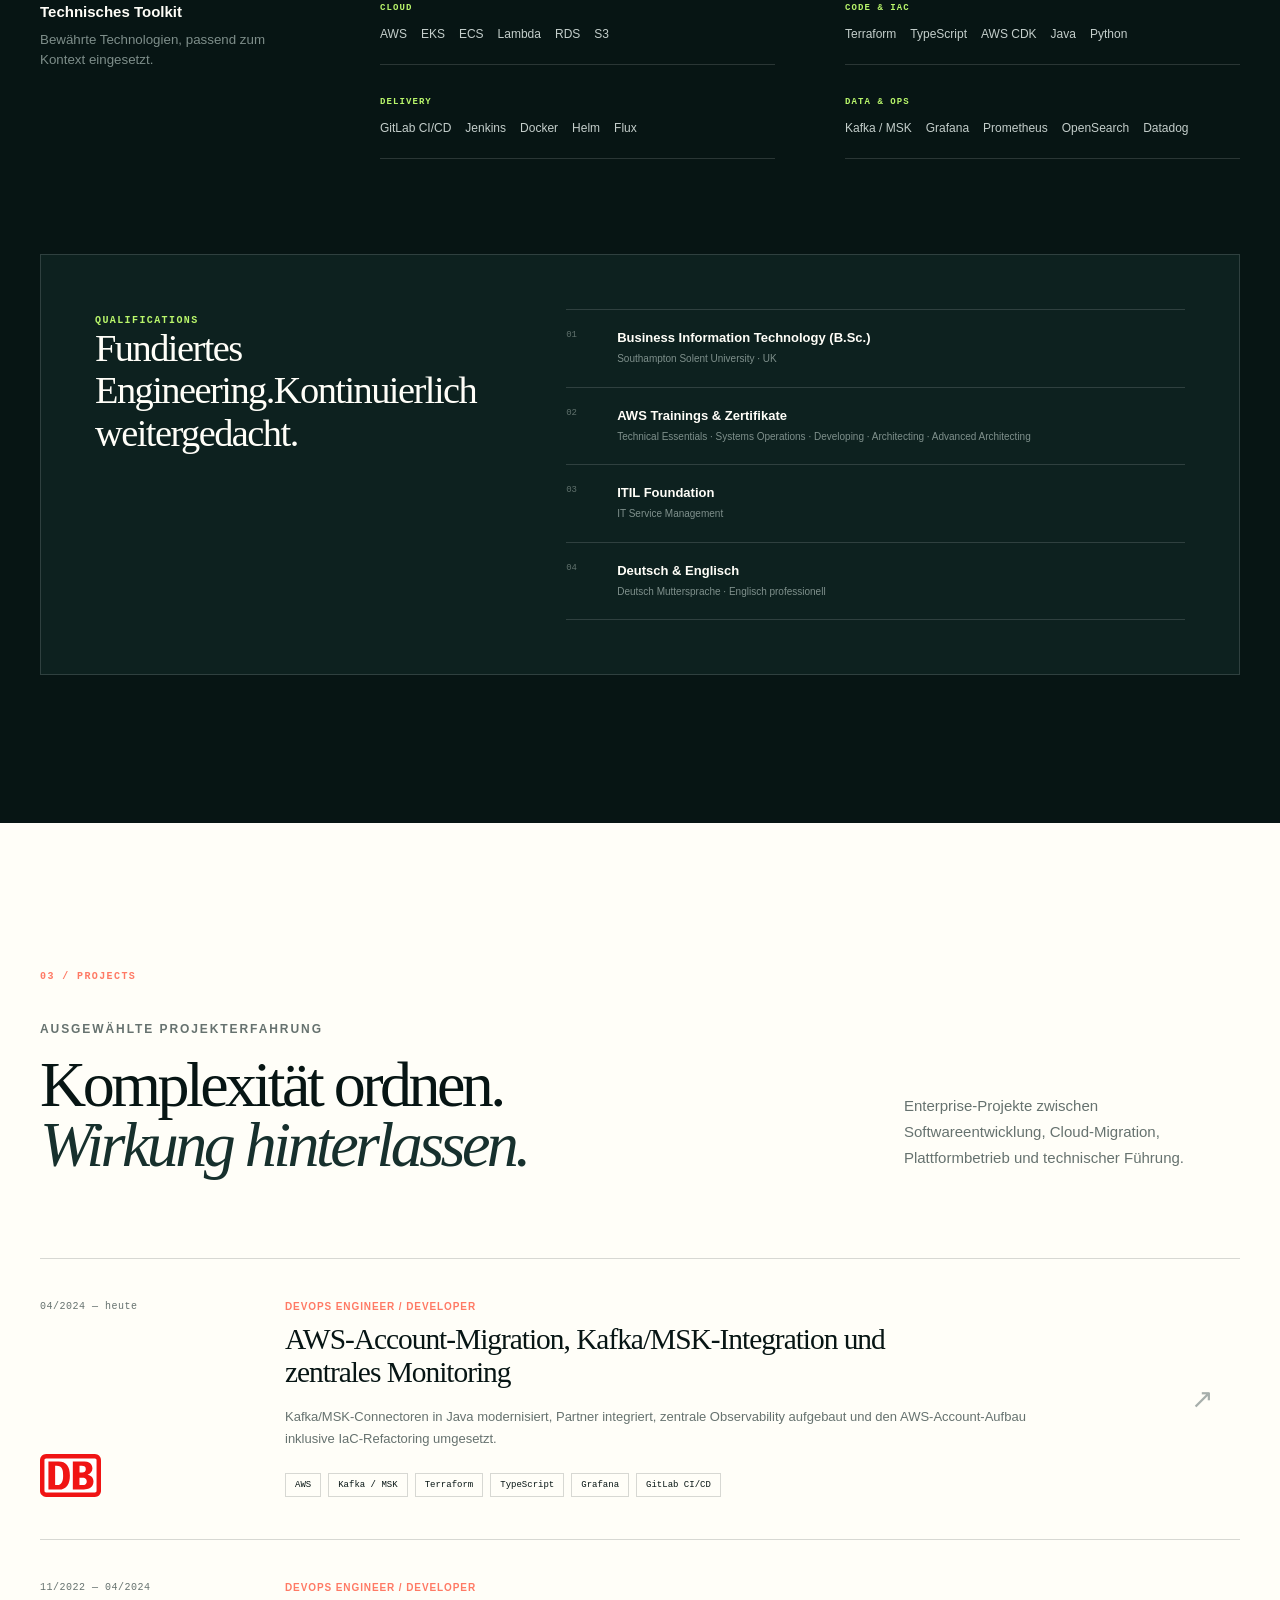
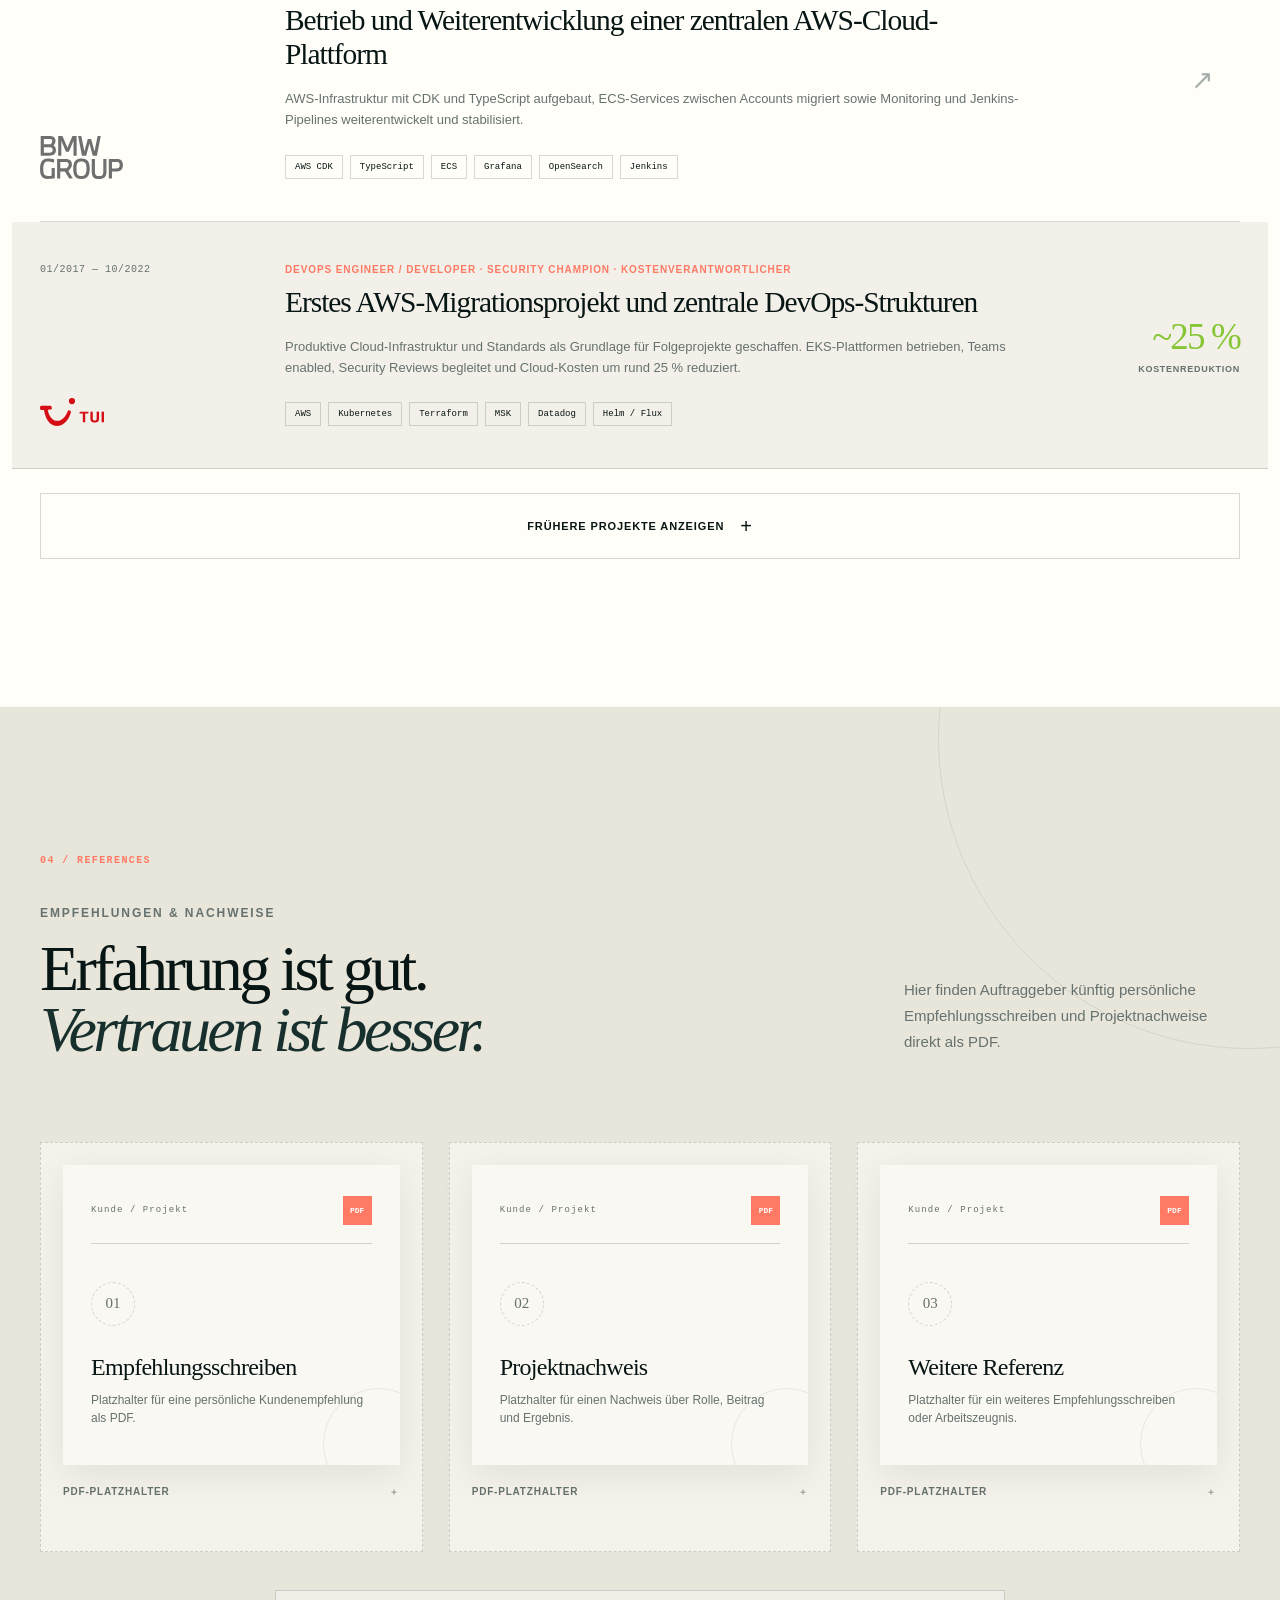
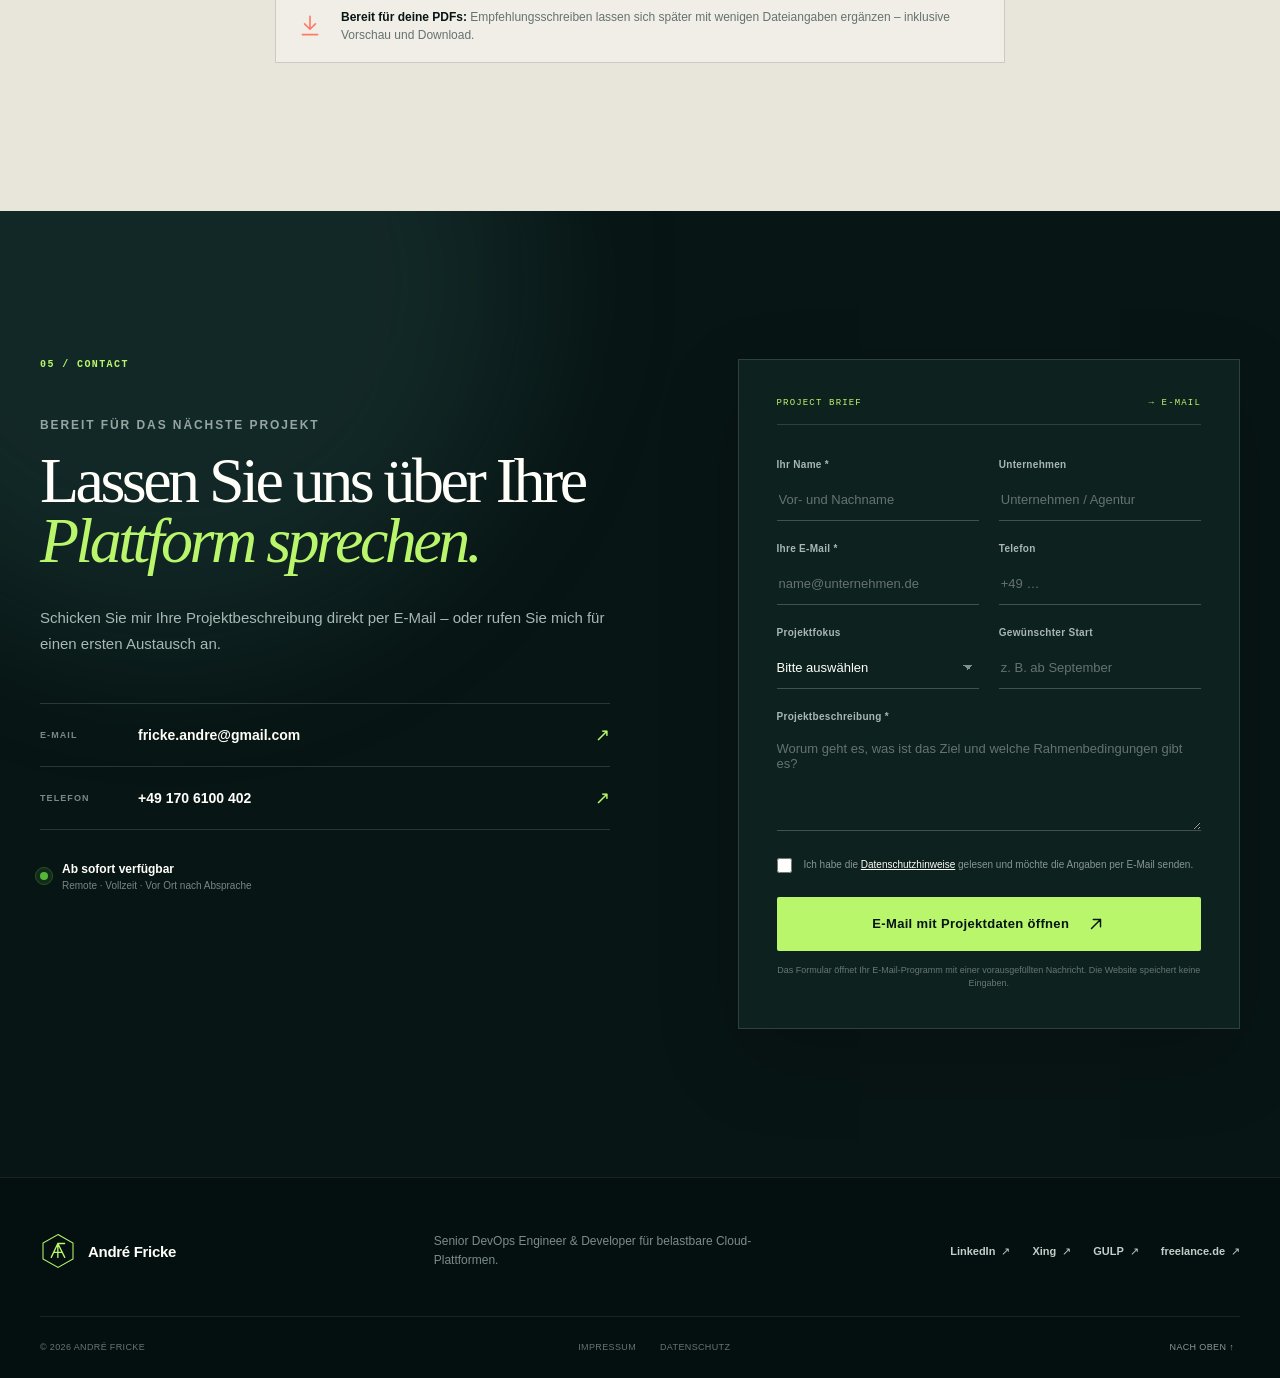
==== commit 5e8ff3db: "Revert "Add downloadable freelancer profile" This reverts commit afc0dc75abbb0723ede1f46232b1120c6f1" ====
--- a/index.html
+++ b/index.html
@@ -106,17 +106,9 @@
               <span data-i18n="sendInquiry">Projektanfrage senden</span>
               <svg viewBox="0 0 20 20" aria-hidden="true"><path d="m5 15 10-10M7 5h8v8" /></svg>
             </a>
-            <a
-              class="text-link profile-download"
-              href="assets/documents/Andre_Fricke_Profil.pdf"
-              download="Andre_Fricke_Profil.pdf"
-              type="application/pdf"
-            >
-              <span class="profile-download-copy">
-                <span data-i18n="downloadProfile">Profil als PDF herunterladen</span>
-                <small>PDF · 415 KB</small>
-              </span>
-              <svg viewBox="0 0 20 20" aria-hidden="true"><path d="M10 3v10m0 0 4-4m-4 4L6 9M4 17h12" /></svg>
+            <a class="text-link" href="#projekte">
+              <span data-i18n="viewProjects">Projekte ansehen</span>
+              <span aria-hidden="true">↓</span>
             </a>
           </div>
         </div>
--- a/styles.css
+++ b/styles.css
@@ -479,34 +479,6 @@
   font-weight: 750;
 }
 
-.profile-download {
-  gap: 13px;
-  padding-block: 8px;
-}
-
-.profile-download-copy {
-  display: grid;
-  gap: 2px;
-}
-
-.profile-download small {
-  color: var(--muted);
-  font-size: 9px;
-  font-weight: 650;
-  letter-spacing: 0.08em;
-  text-transform: uppercase;
-}
-
-.profile-download svg {
-  width: 18px;
-  height: 18px;
-  fill: none;
-  stroke: currentColor;
-  stroke-linecap: round;
-  stroke-linejoin: round;
-  stroke-width: 1.6;
-}
-
 .hero-visual {
   justify-self: end;
   width: min(100%, 490px);
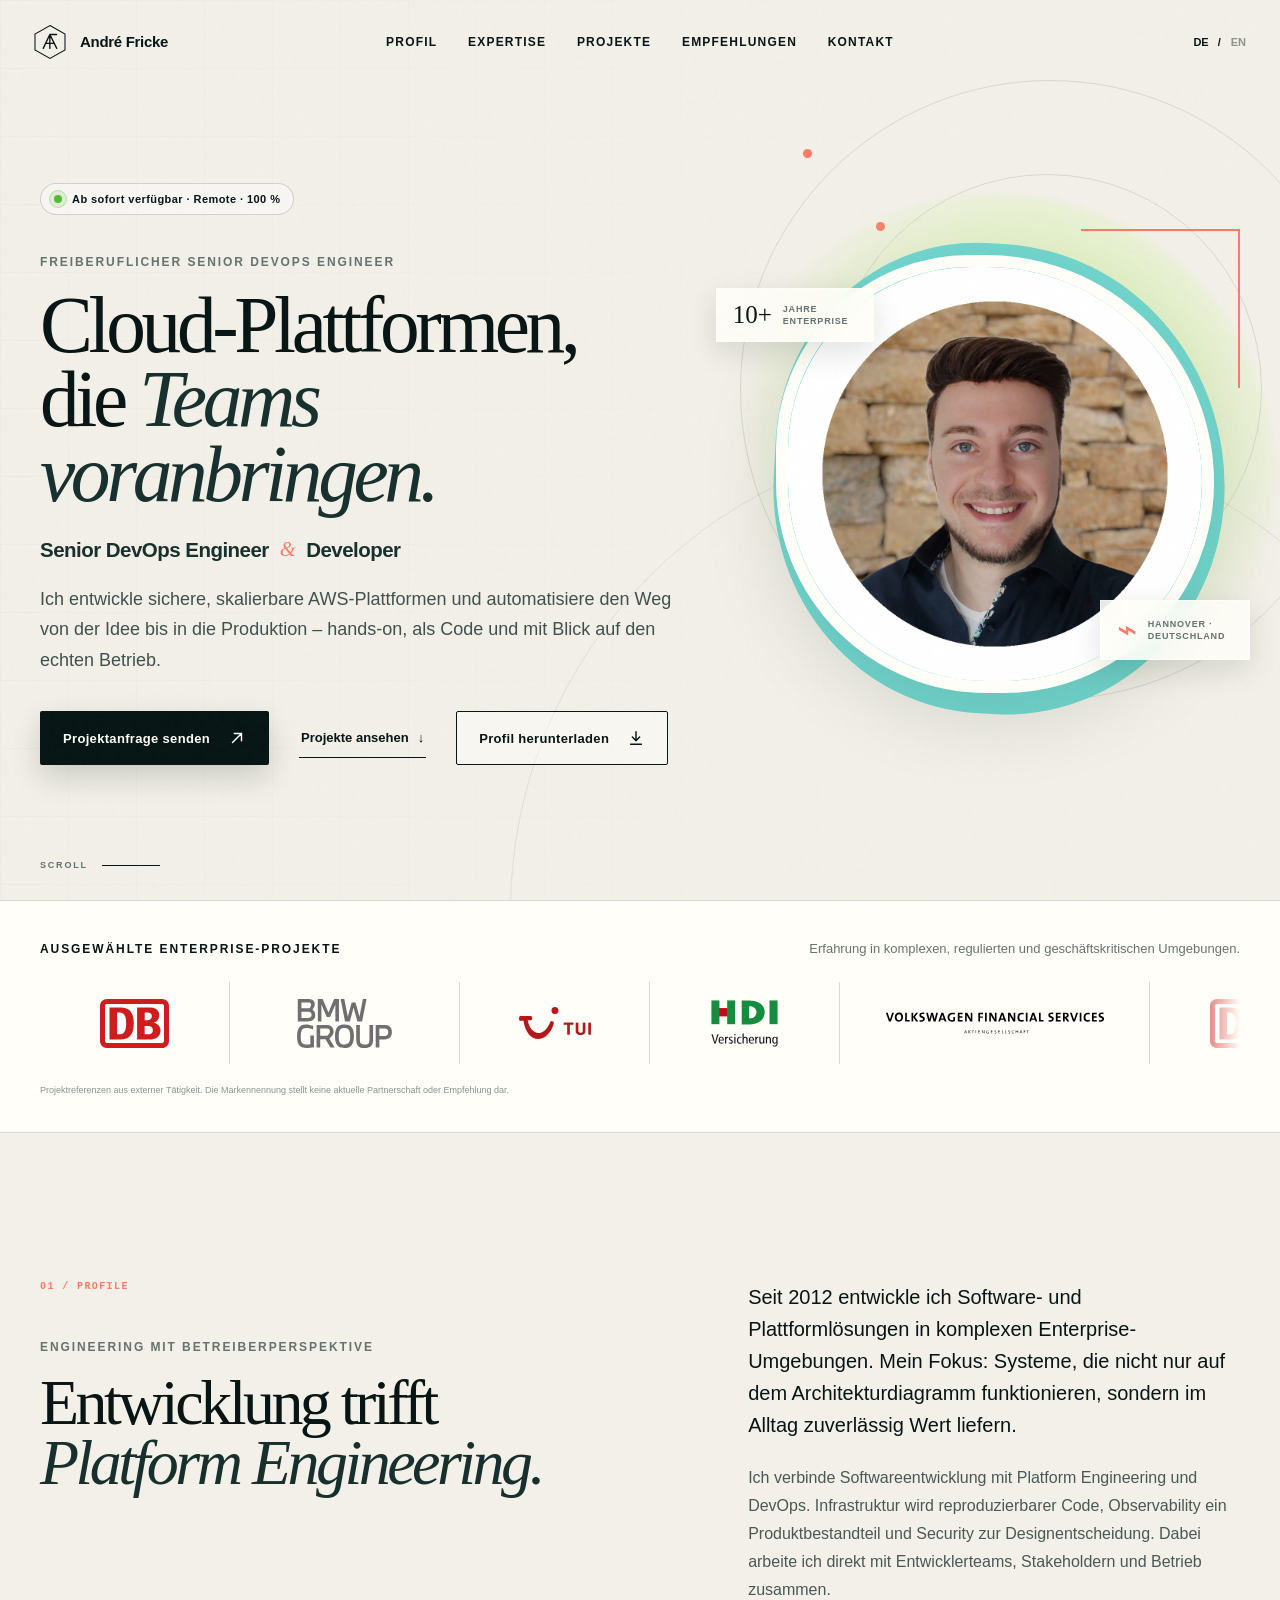
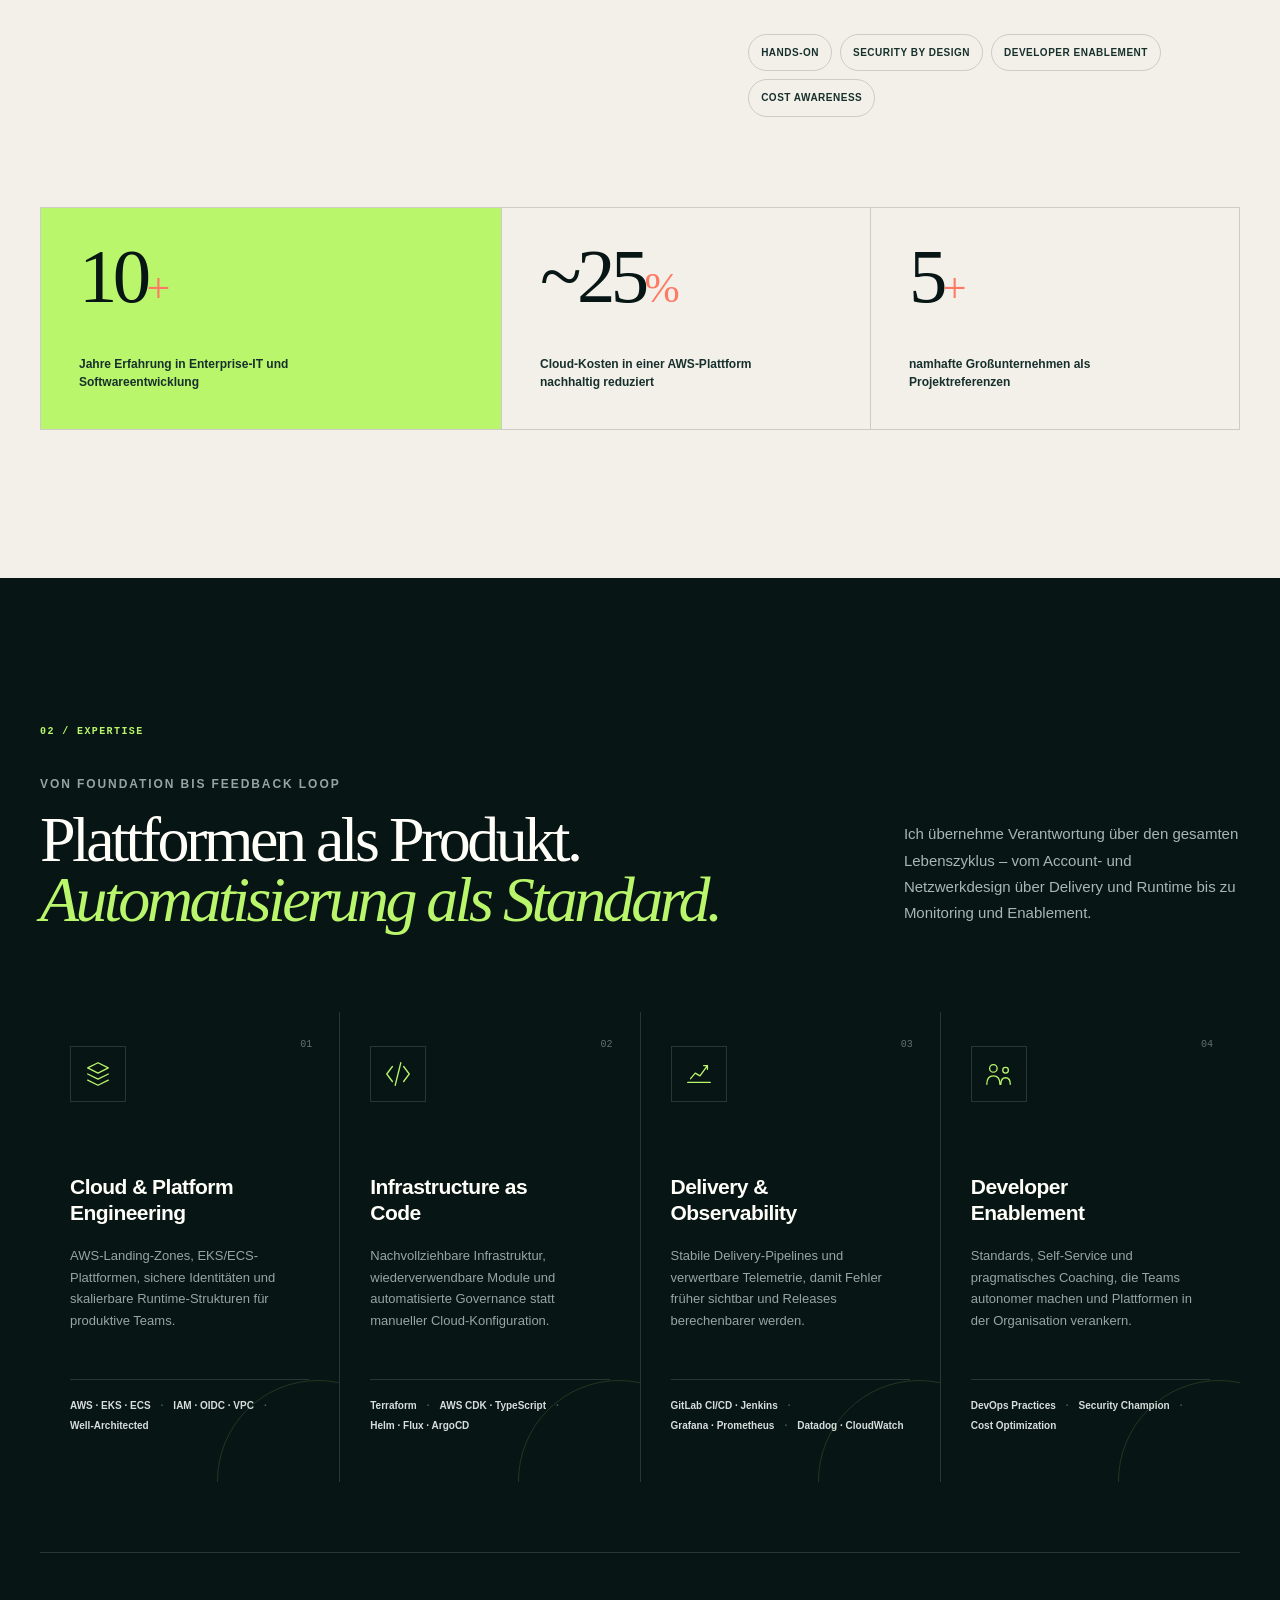
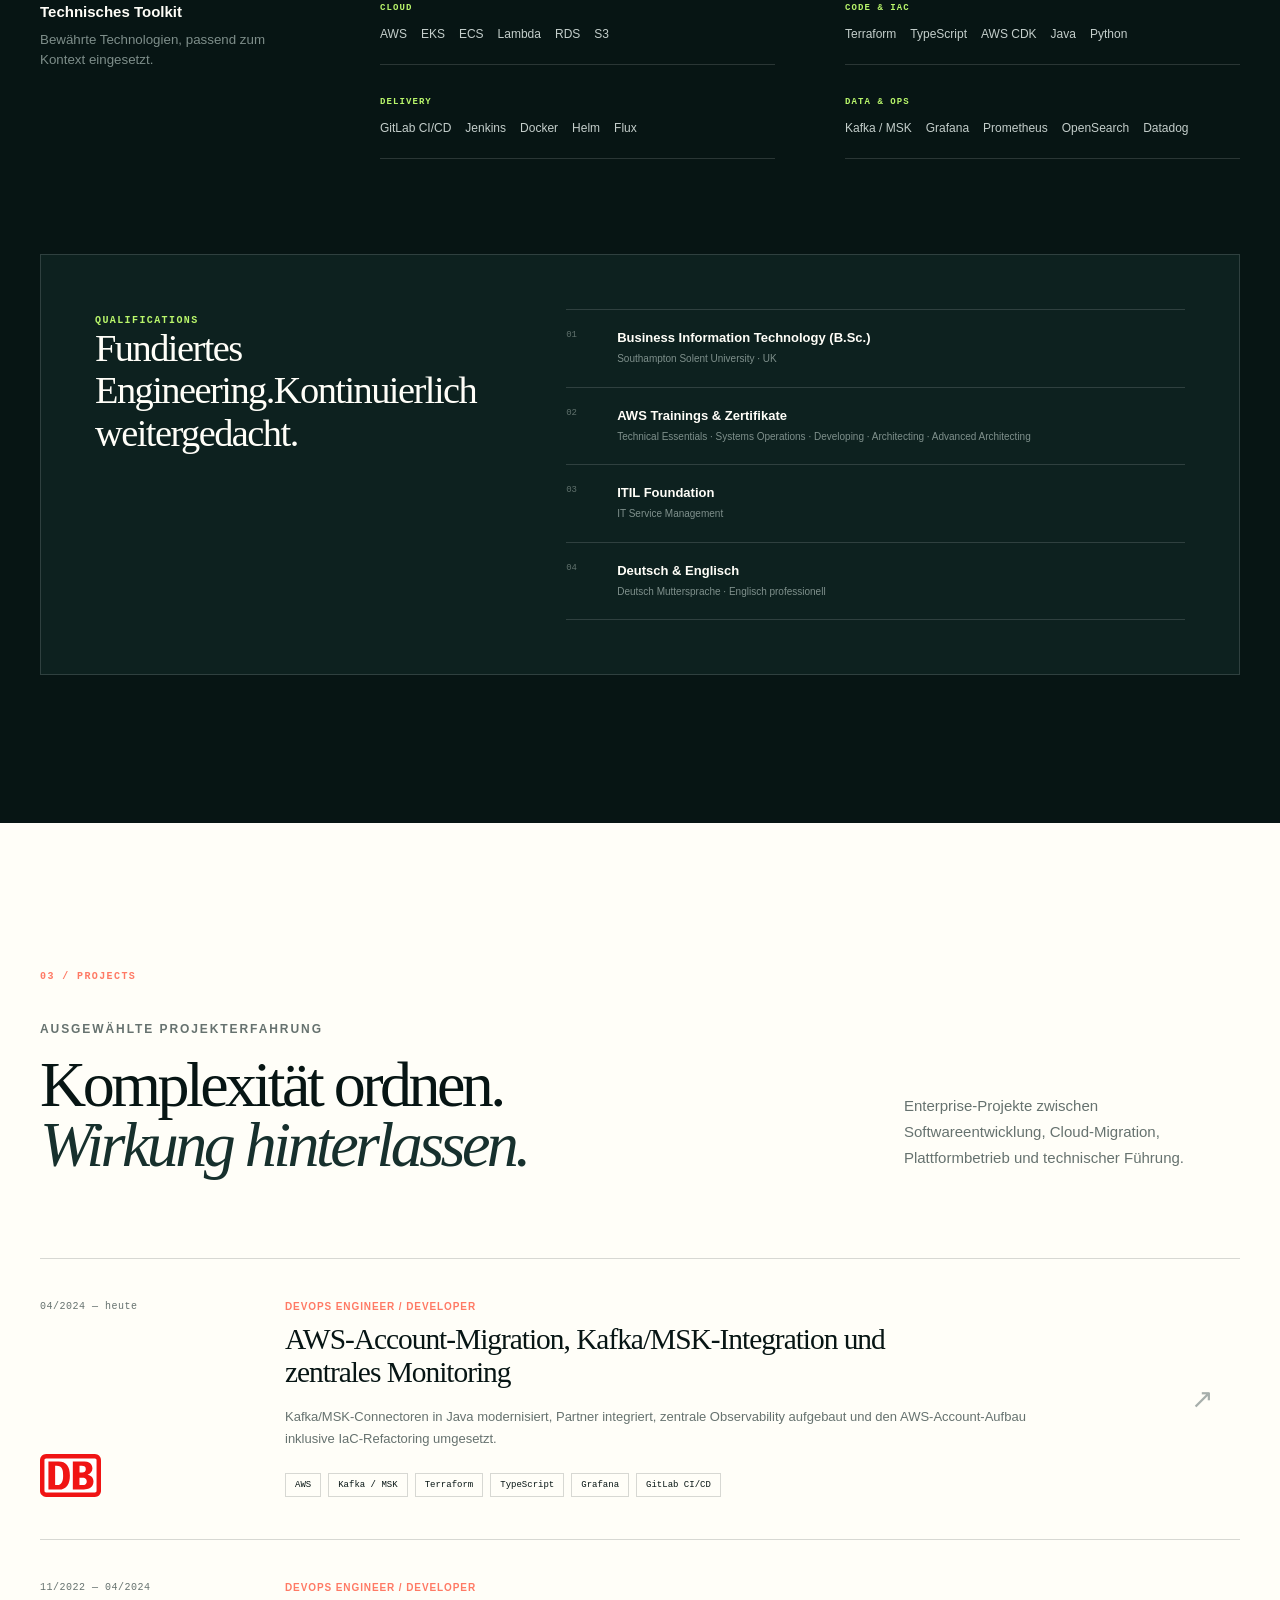
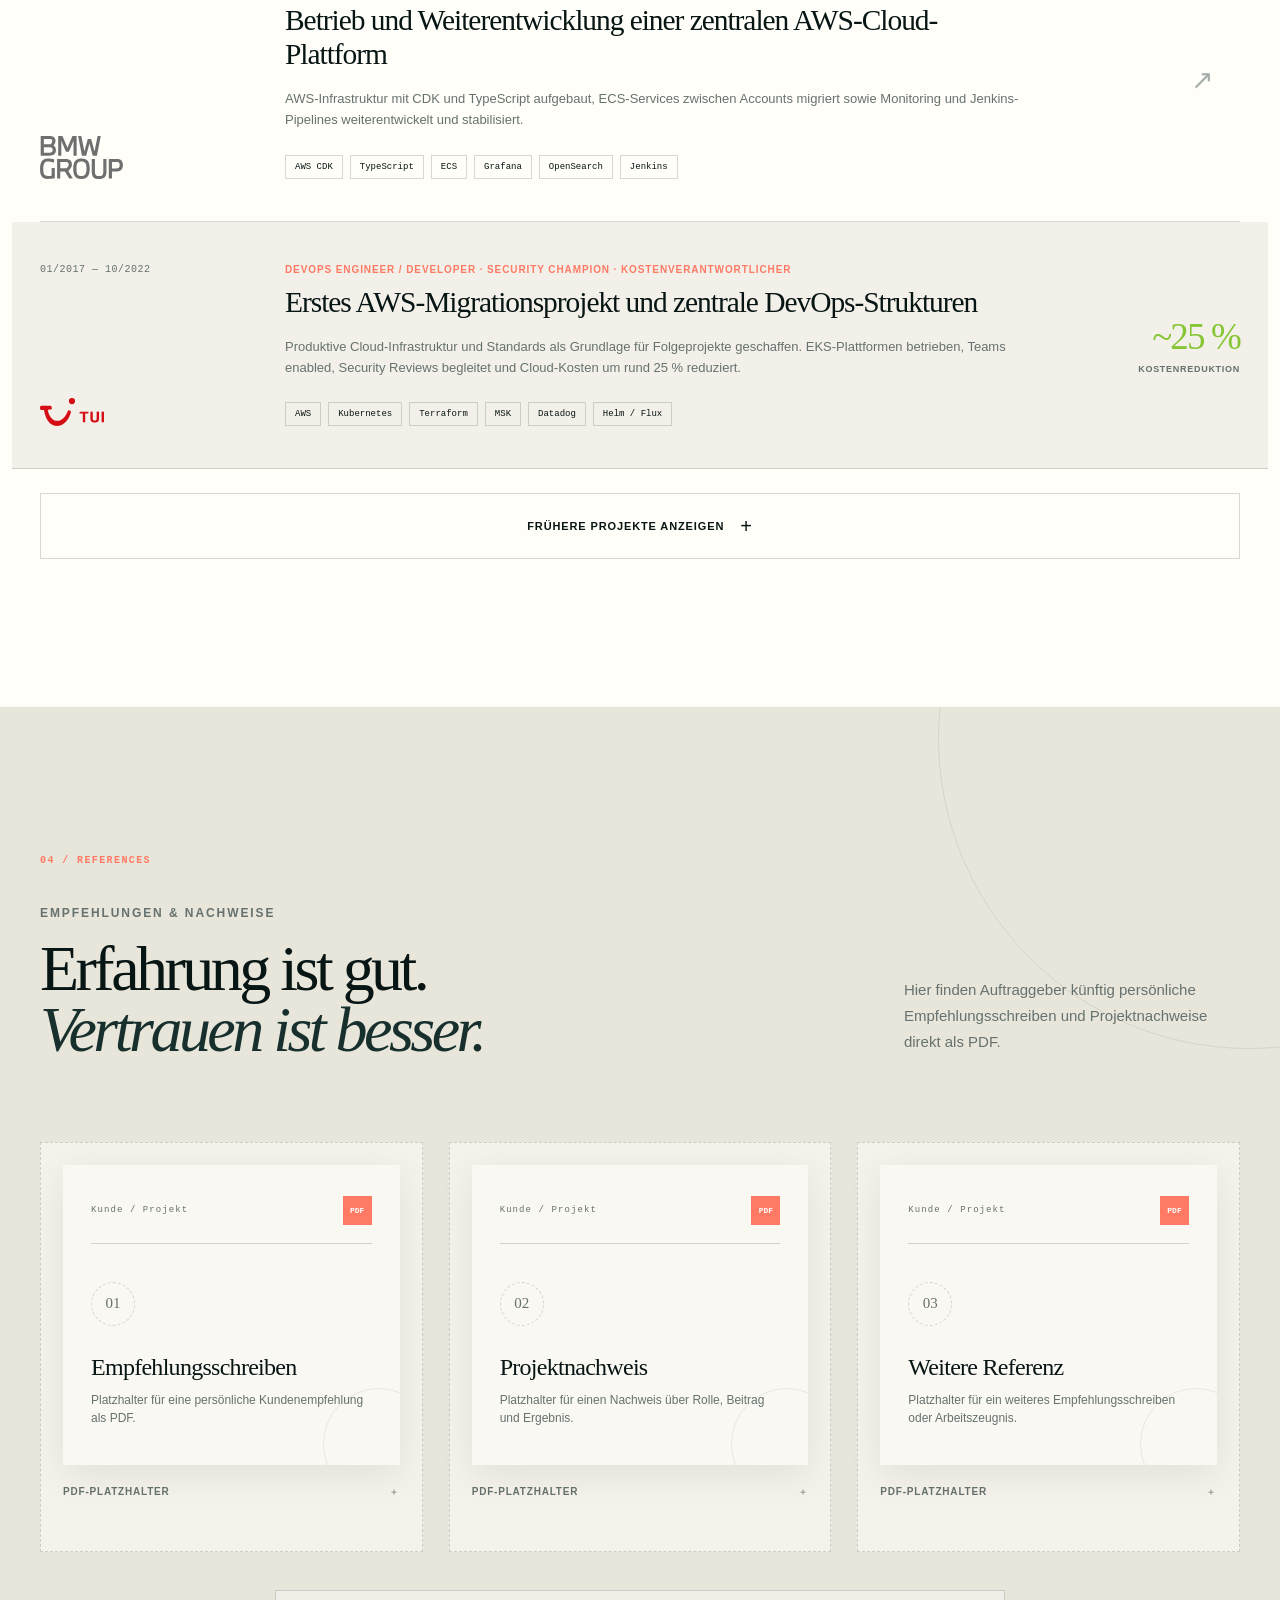
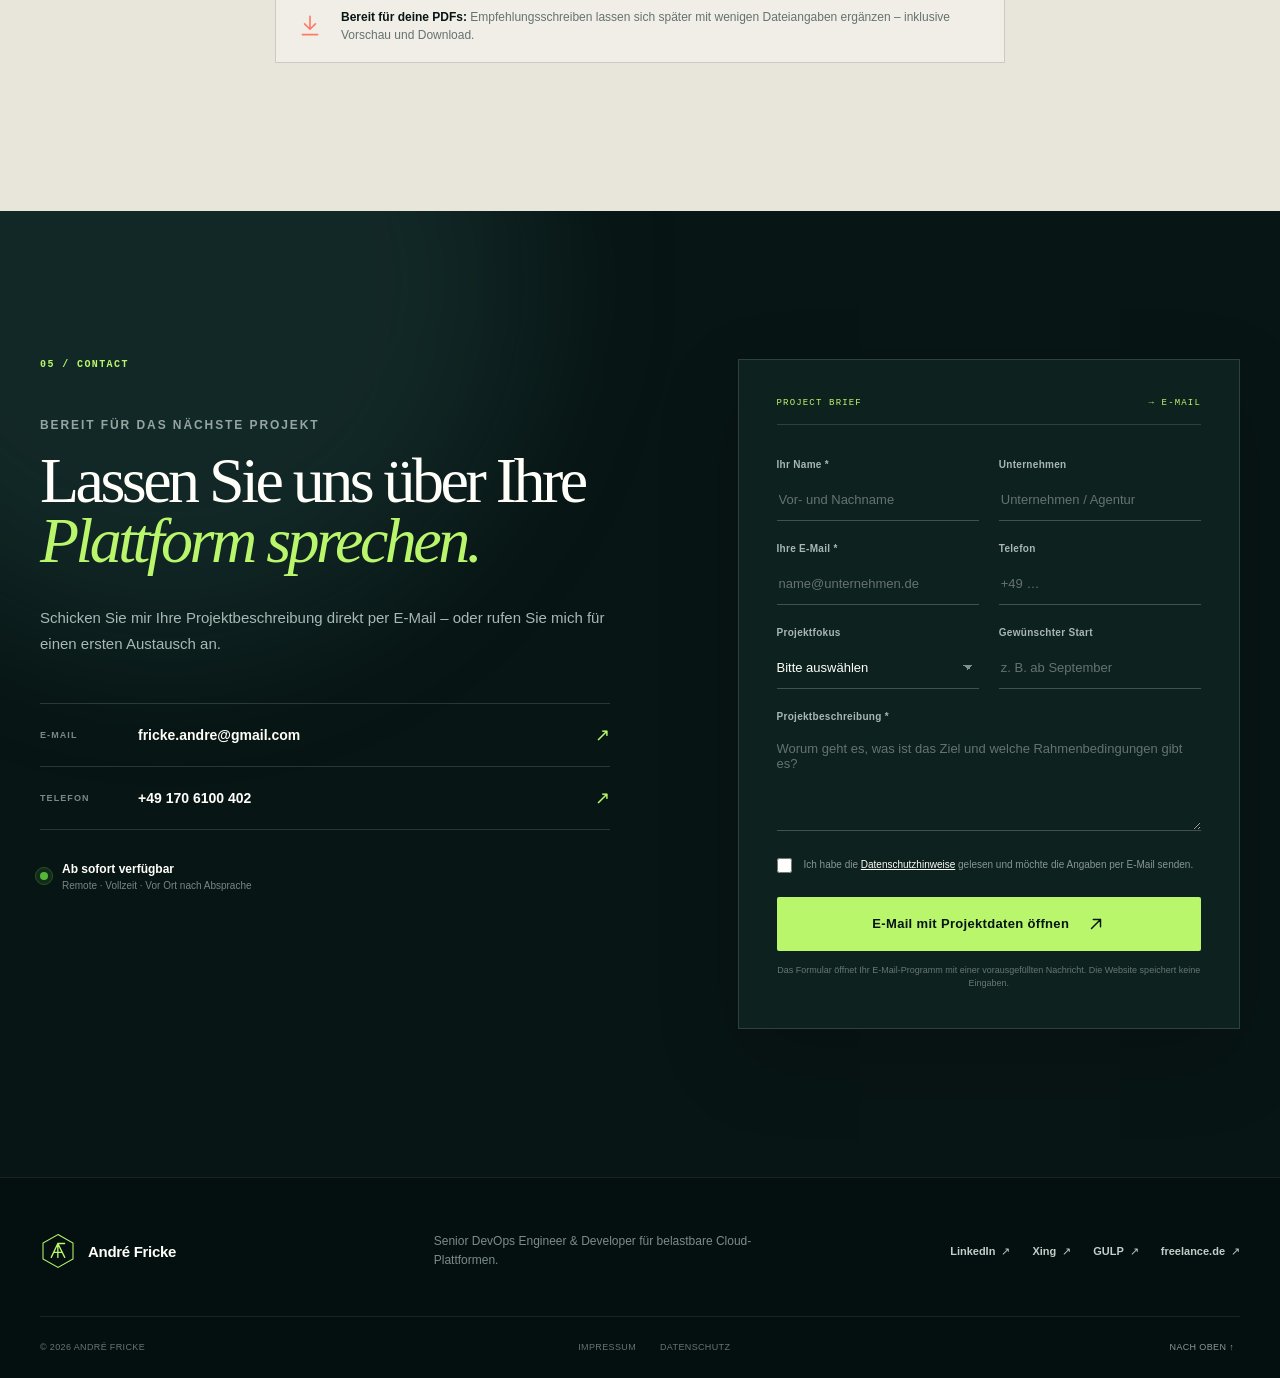
==== commit a8507018: "Add profile PDF as third hero action" ====
--- a/index.html
+++ b/index.html
@@ -110,6 +110,15 @@
               <span data-i18n="viewProjects">Projekte ansehen</span>
               <span aria-hidden="true">↓</span>
             </a>
+            <a
+              class="button button-secondary profile-download"
+              href="assets/documents/Andre_Fricke_Profil.pdf"
+              download="Andre_Fricke_Profil.pdf"
+              type="application/pdf"
+            >
+              <span data-i18n="downloadProfile">Profil herunterladen</span>
+              <svg viewBox="0 0 20 20" aria-hidden="true"><path d="M10 3v10m0 0 4-4m-4 4L6 9M4 17h12" /></svg>
+            </a>
           </div>
         </div>
 
--- a/styles.css
+++ b/styles.css
@@ -425,6 +425,7 @@
 .hero-actions {
   display: flex;
   align-items: center;
+  flex-wrap: wrap;
   gap: 30px;
 }
 
@@ -467,6 +468,22 @@
 .button-primary:focus-visible {
   background: var(--ink-soft);
   box-shadow: 0 16px 38px rgba(7, 21, 20, 0.22);
+}
+
+.button-secondary {
+  border-color: var(--ink);
+  background: rgba(255, 255, 255, 0.42);
+  color: var(--ink);
+}
+
+.button-secondary:hover,
+.button-secondary:focus-visible {
+  background: var(--acid);
+  border-color: var(--acid);
+}
+
+.profile-download svg {
+  stroke-linejoin: round;
 }
 
 .text-link {
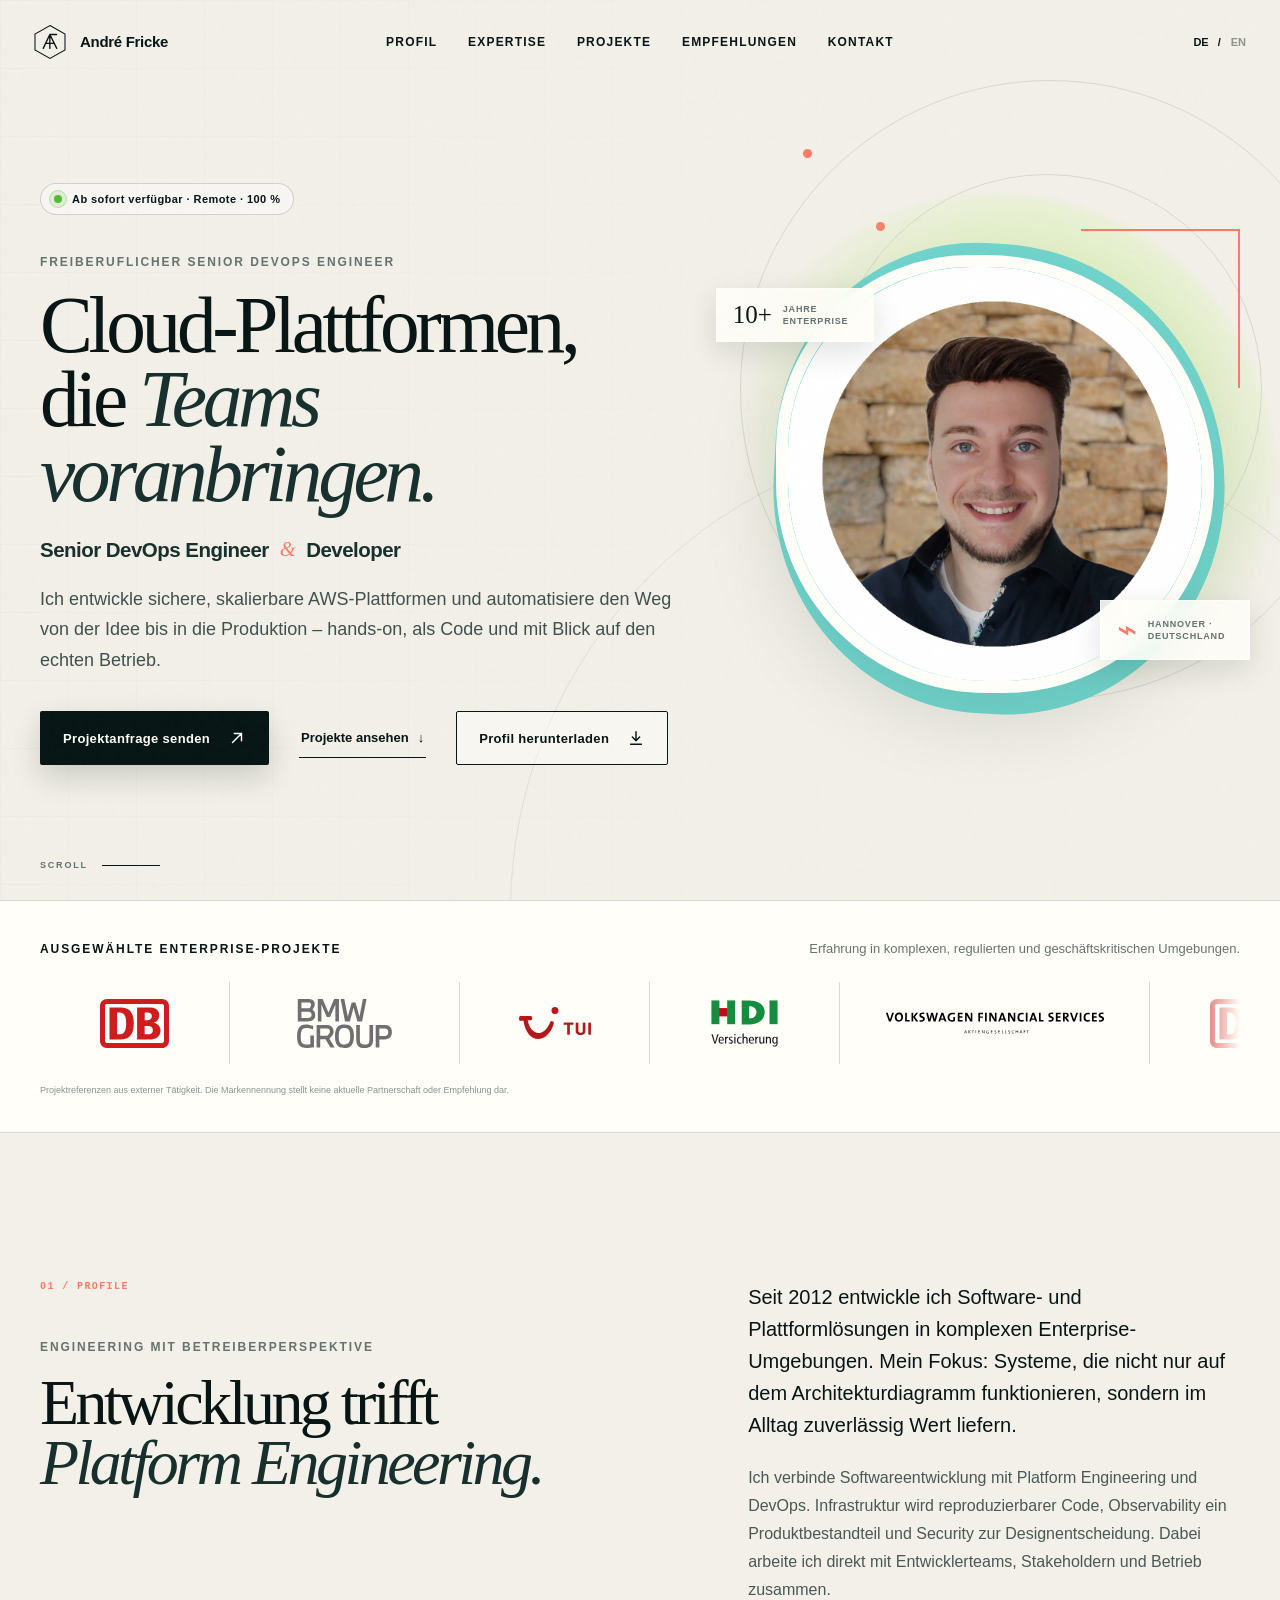
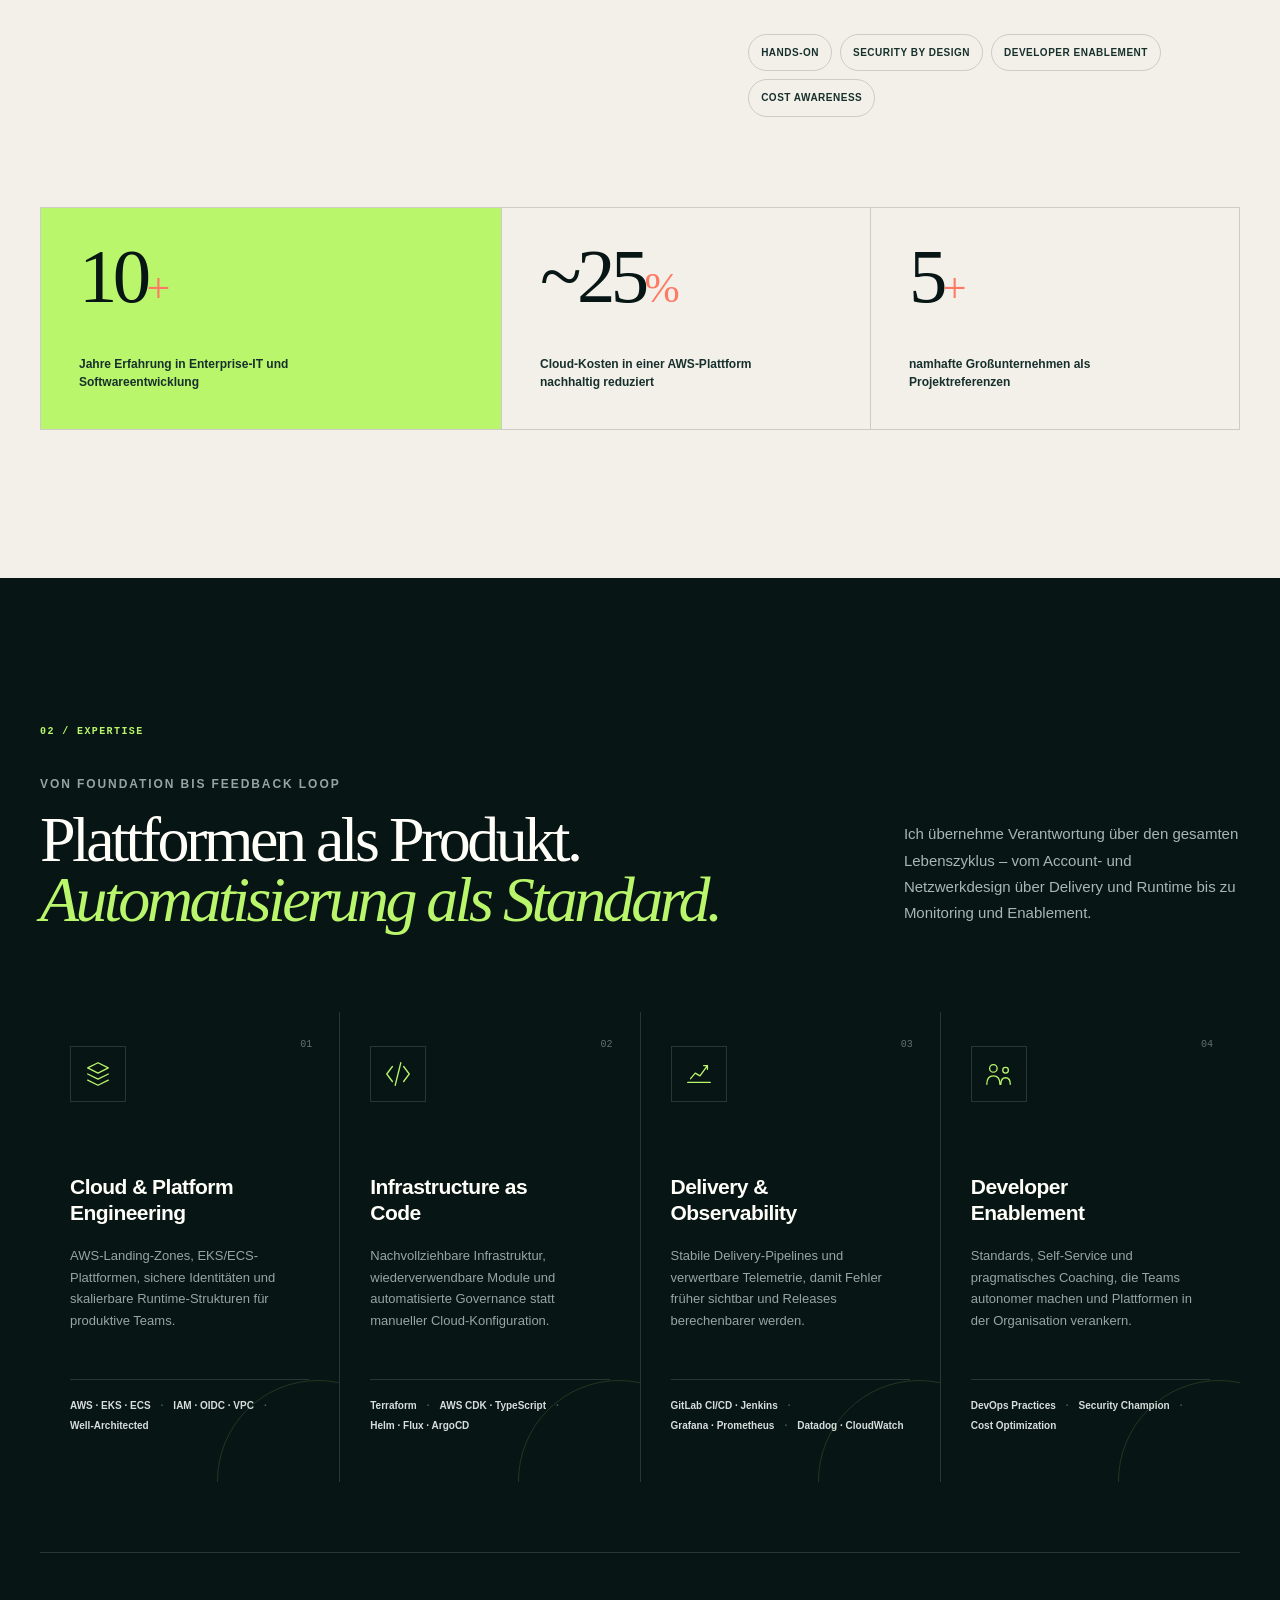
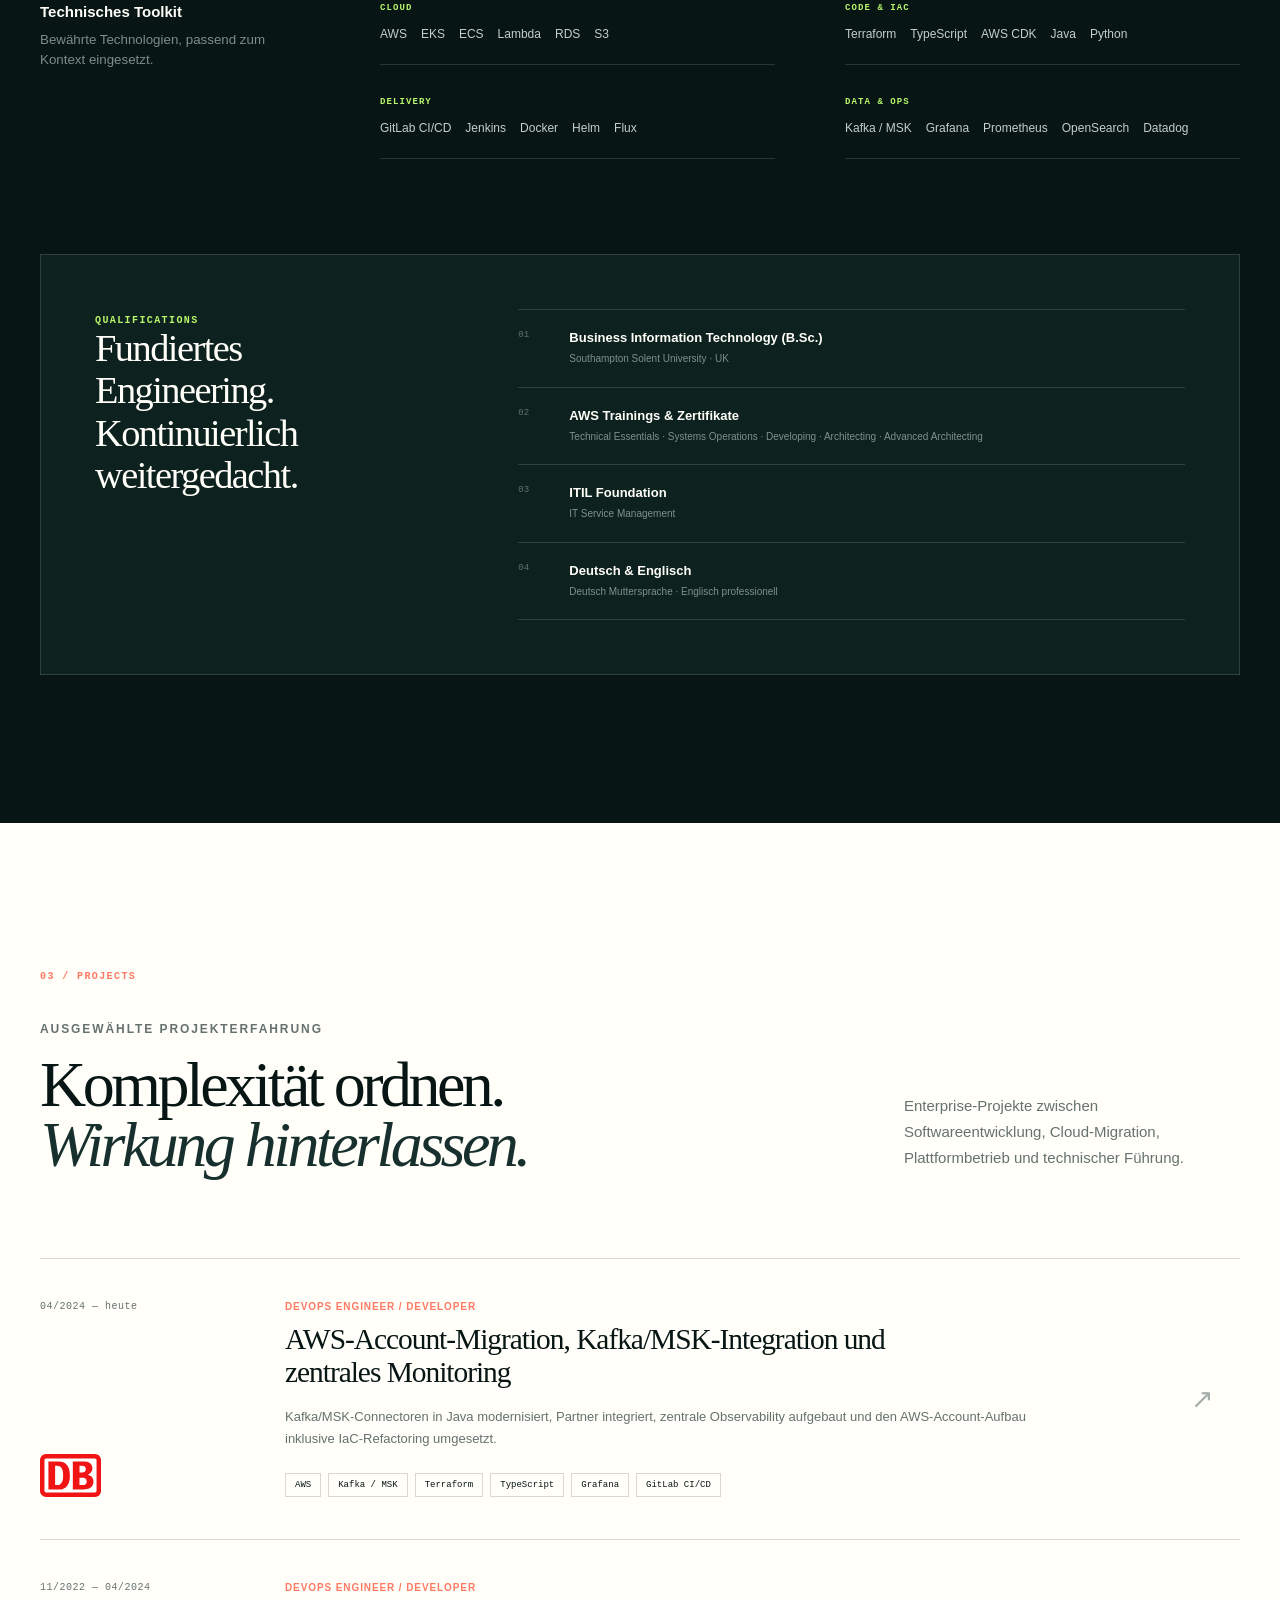
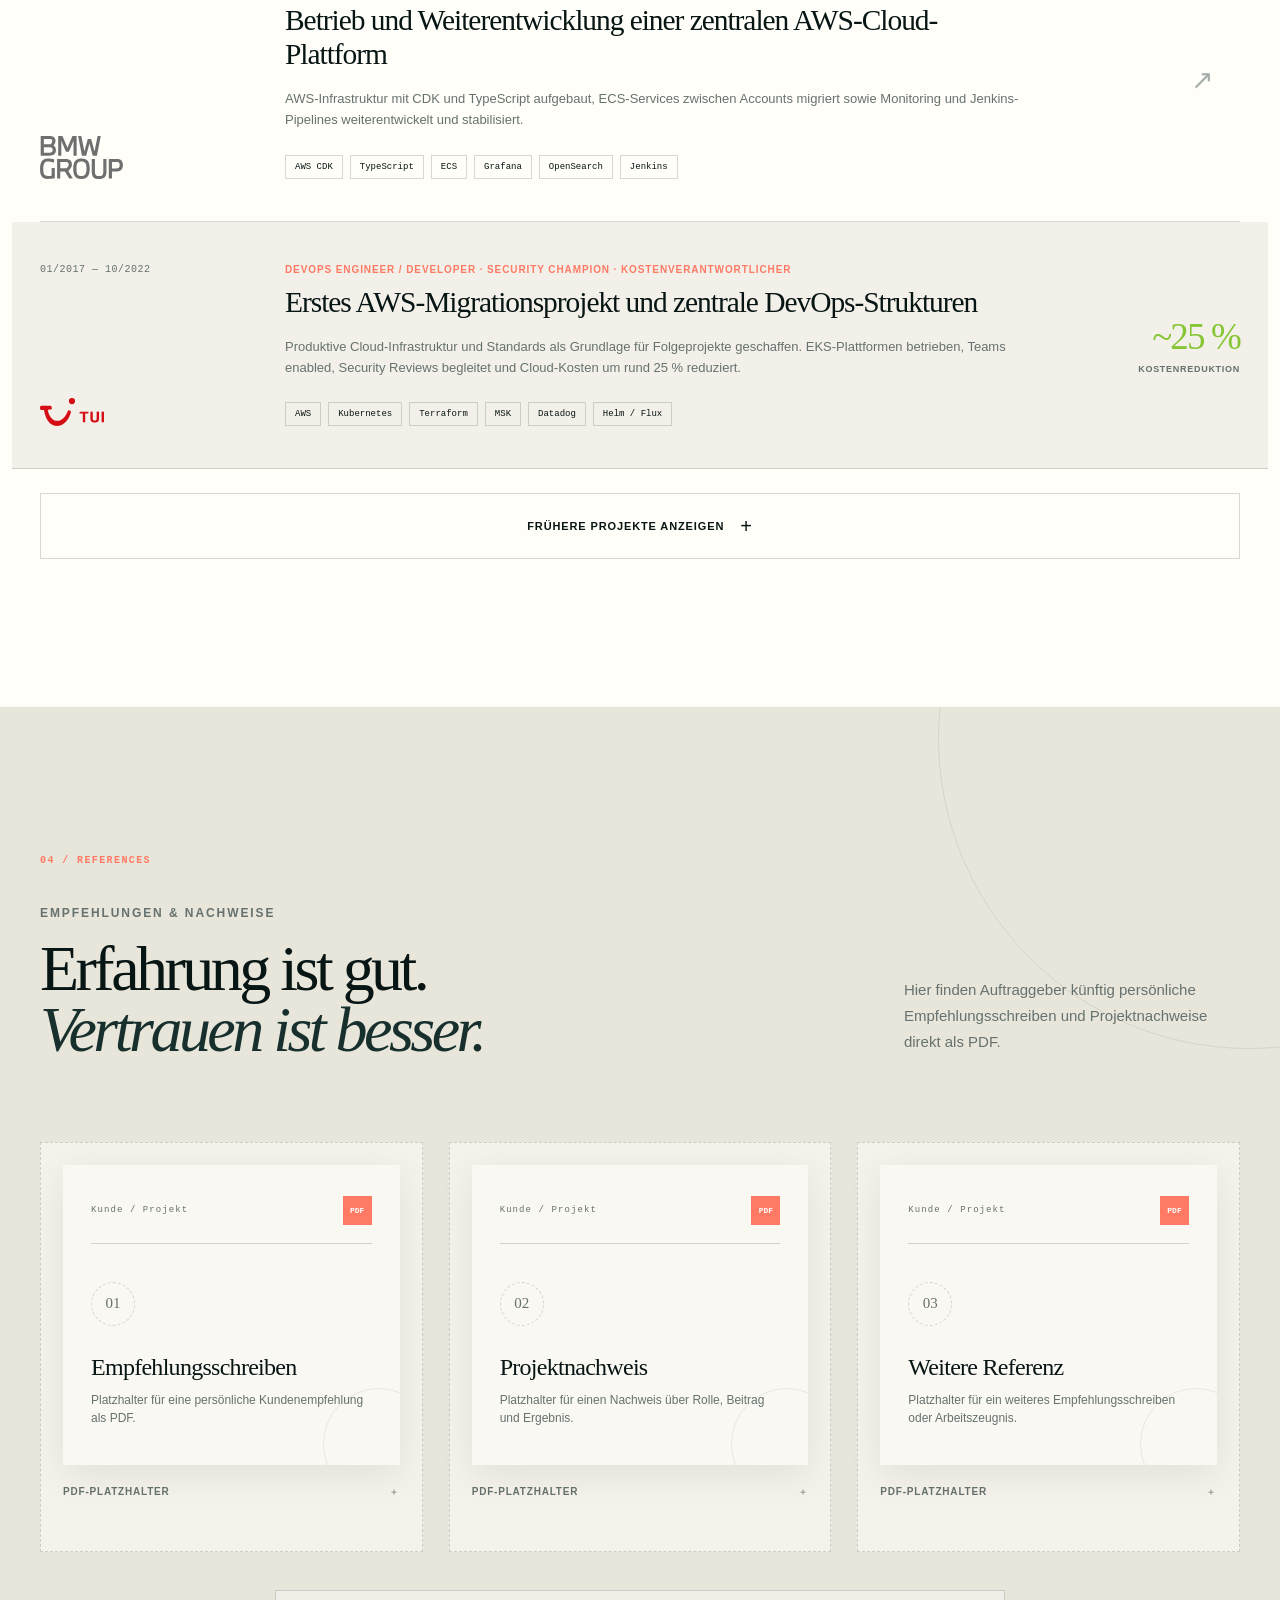
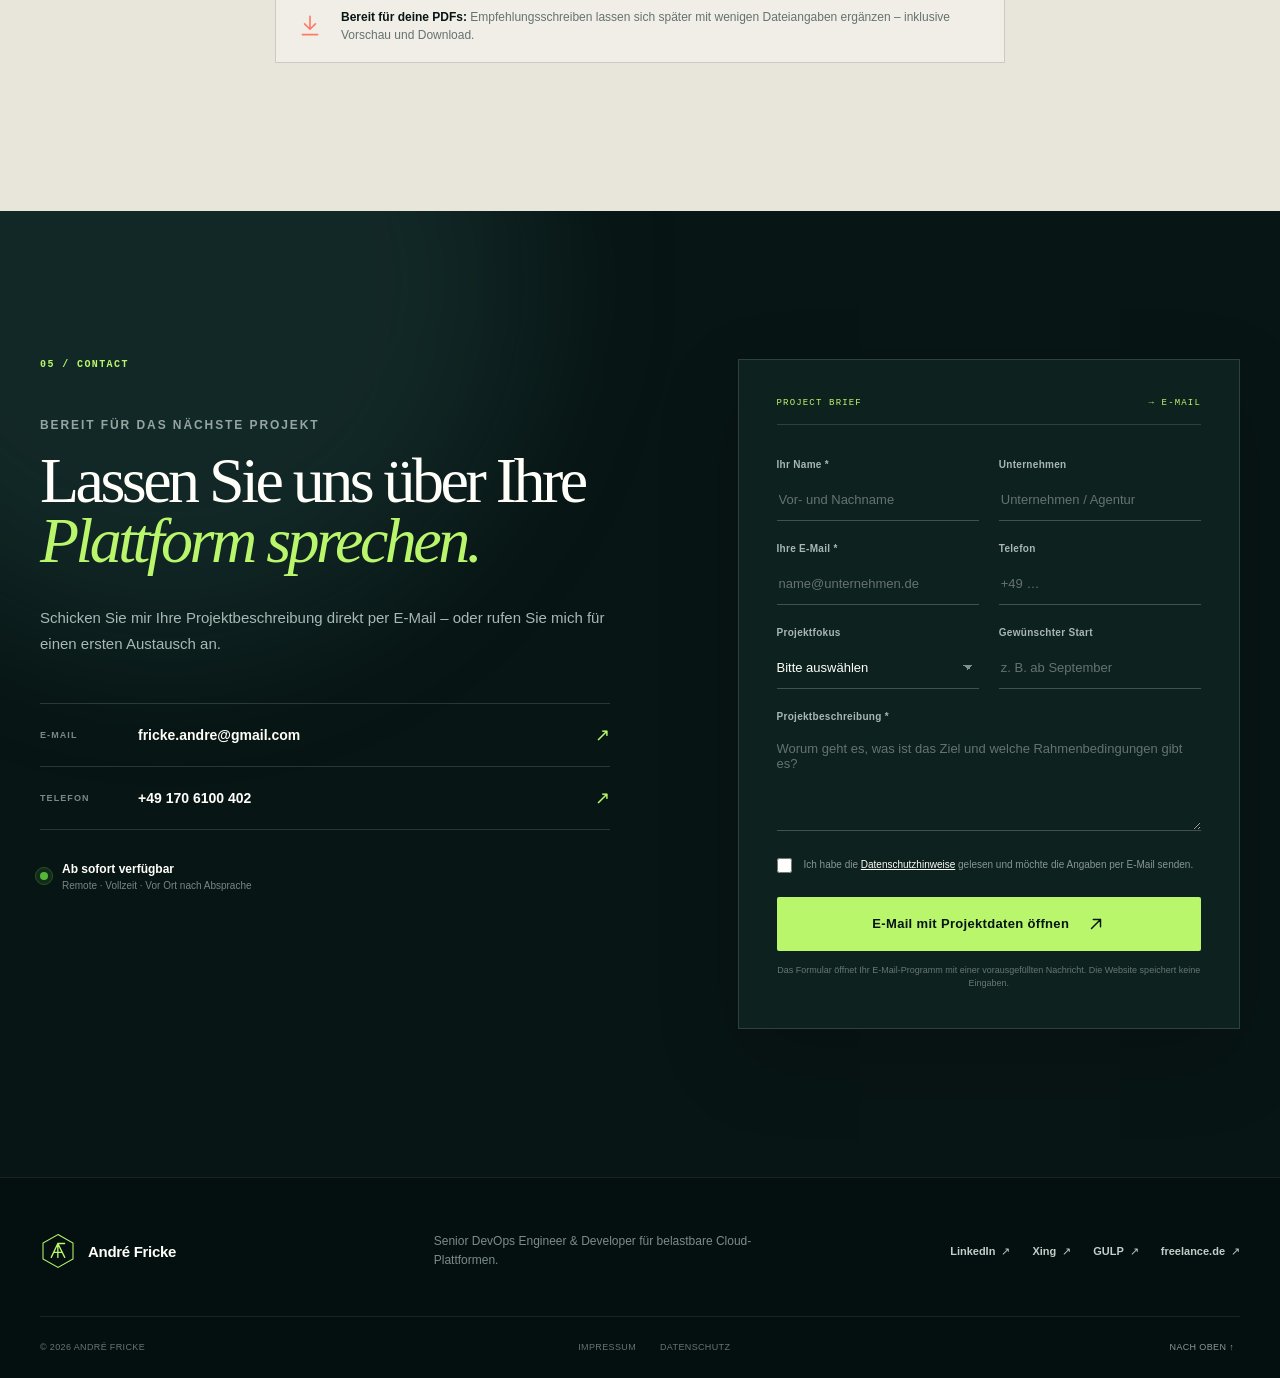
==== commit 81d19577: "Fix qualifications title line break" ====
--- a/index.html
+++ b/index.html
@@ -292,7 +292,7 @@
           <div class="credentials-panel reveal">
             <div class="credentials-heading">
               <span class="section-index">QUALIFICATIONS</span>
-              <h3 data-i18n="qualificationsTitle">Fundiertes Engineering.<br />Kontinuierlich weitergedacht.</h3>
+              <h3 data-i18n-html="qualificationsTitle">Fundiertes Engineering.<br />Kontinuierlich weitergedacht.</h3>
             </div>
             <div class="credential-list">
               <article>
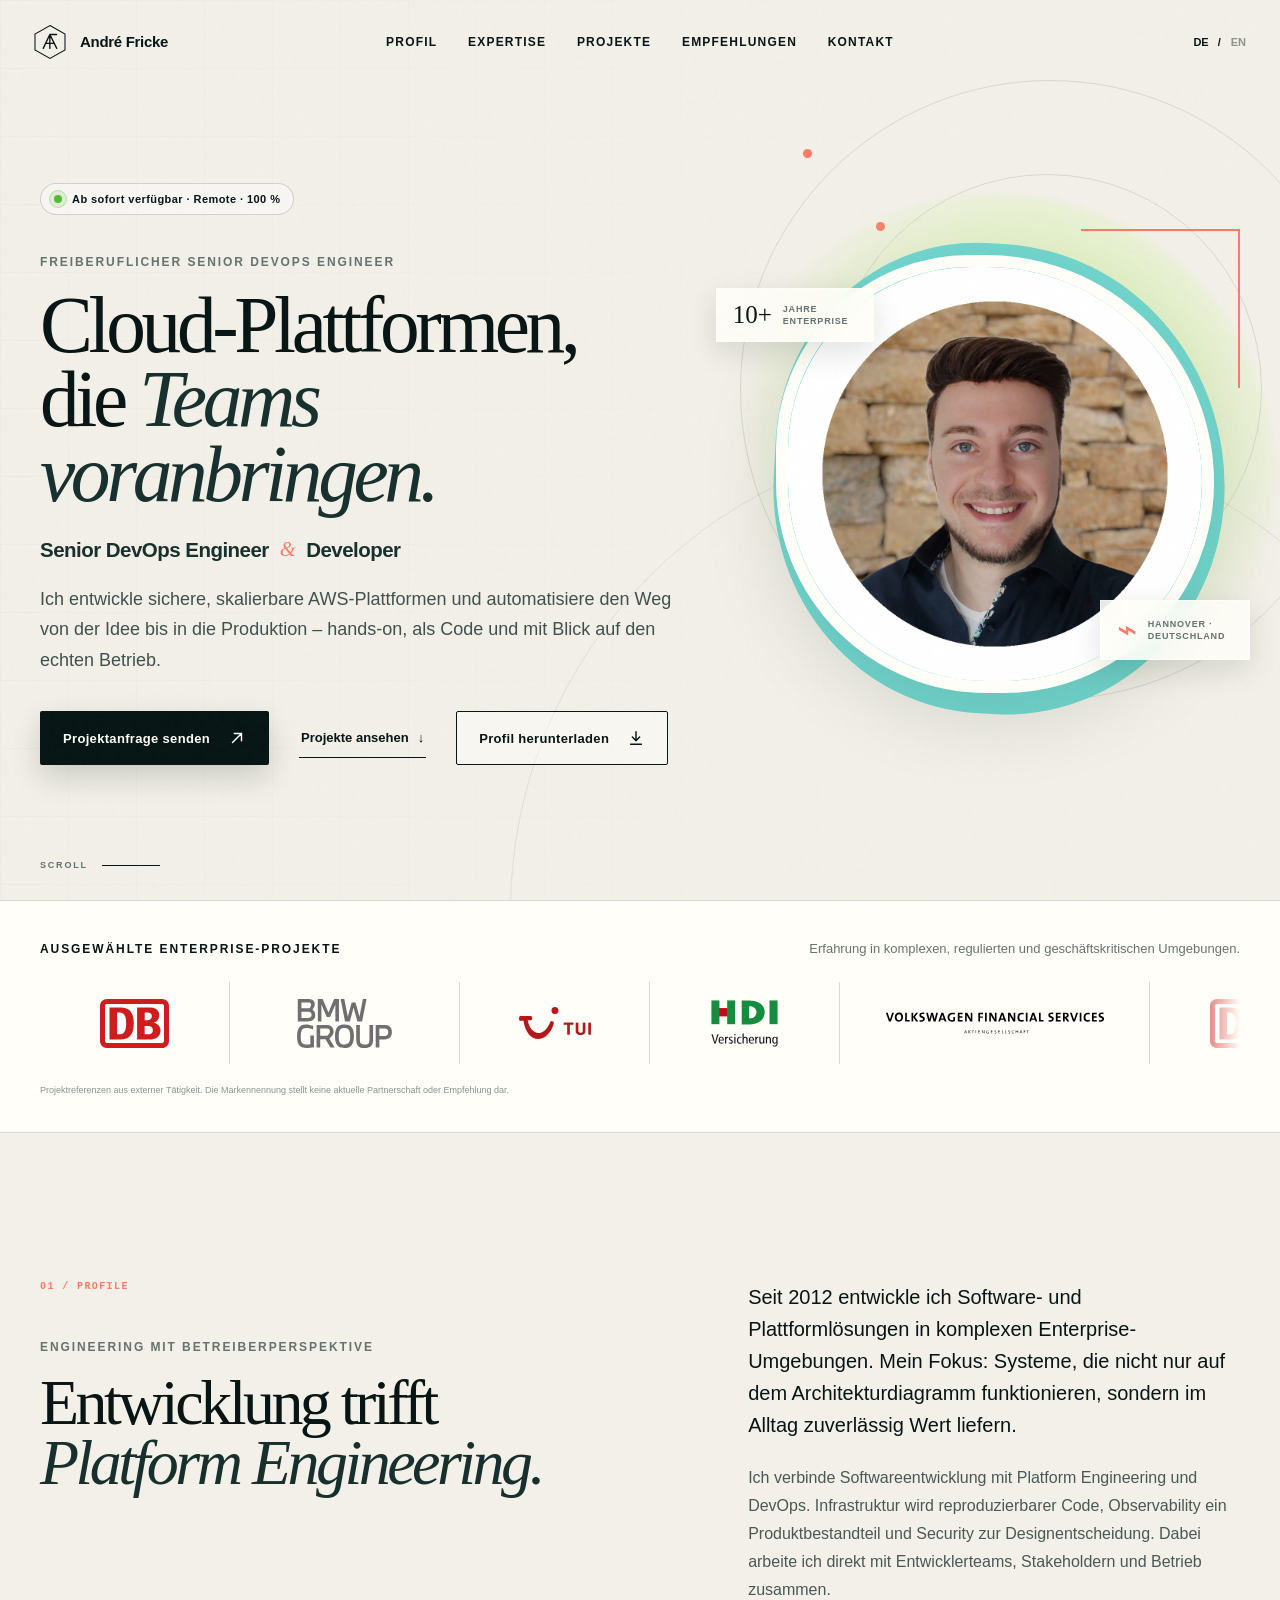
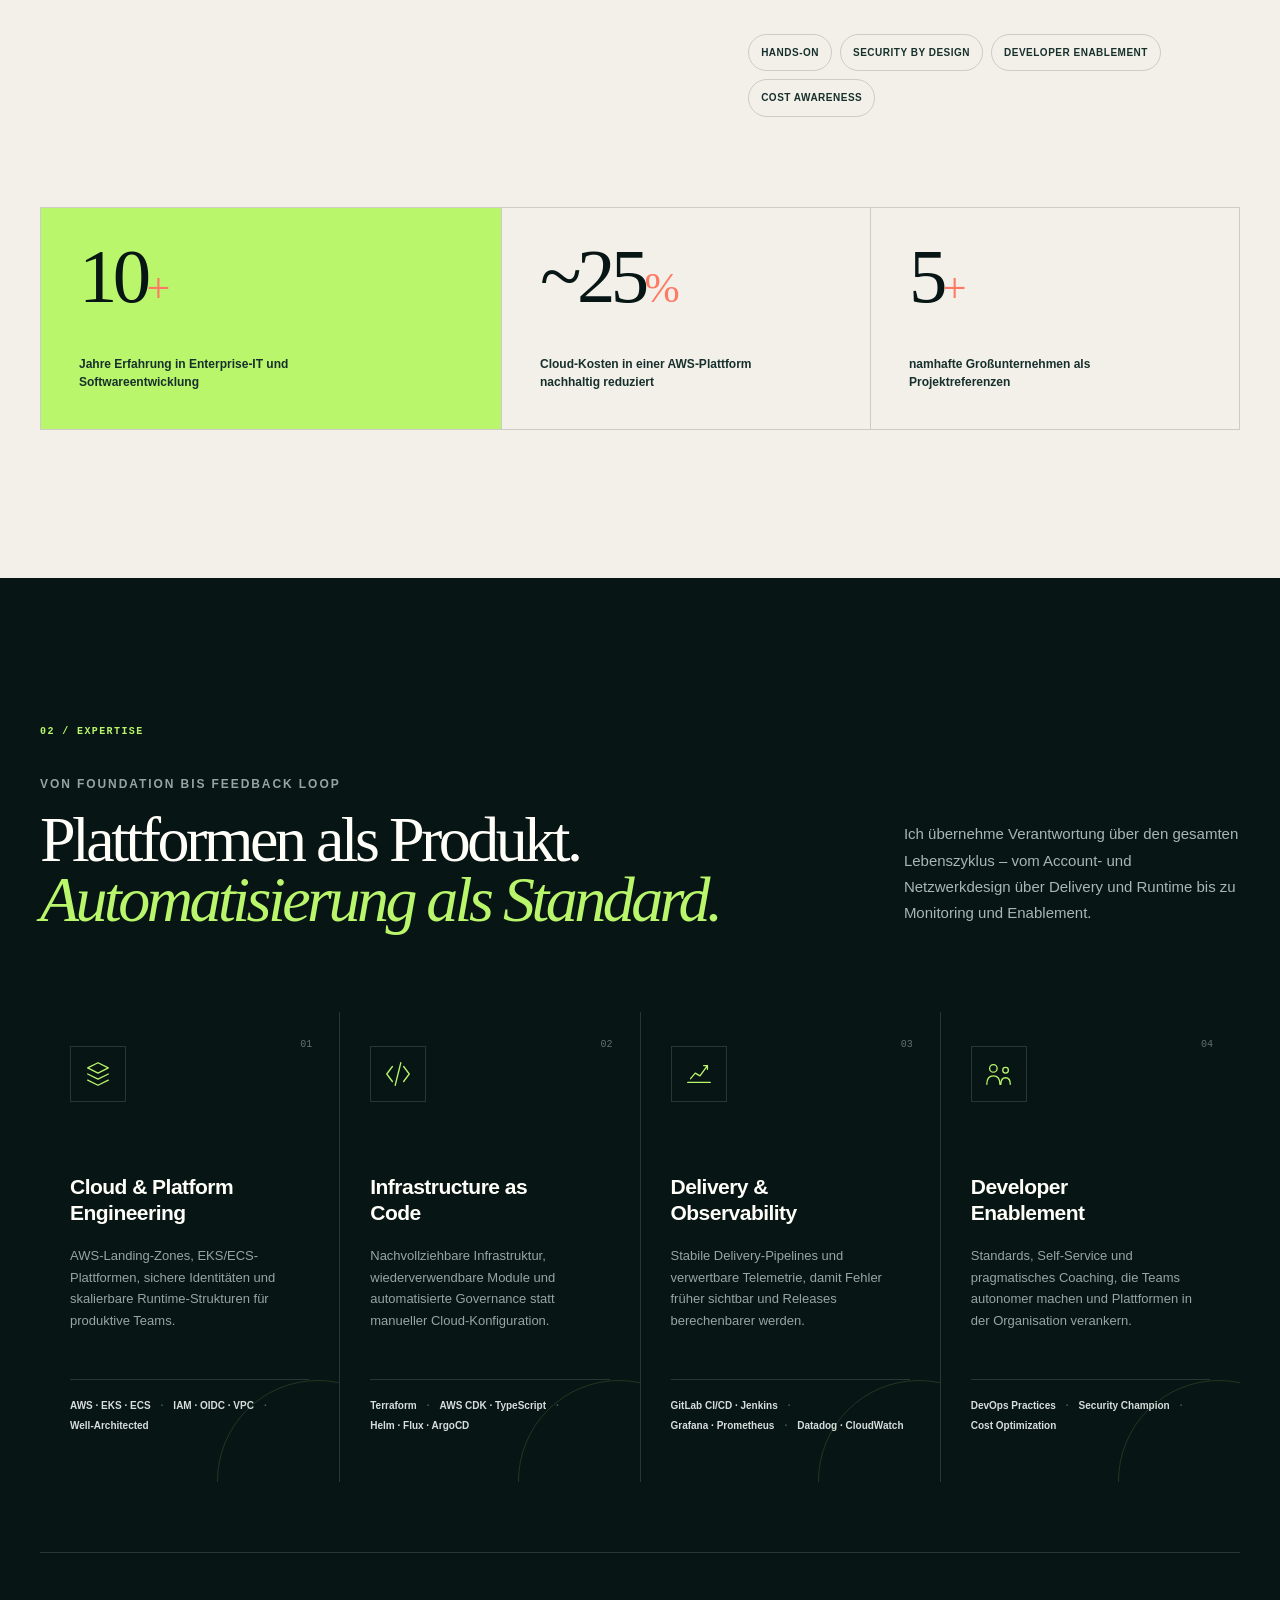
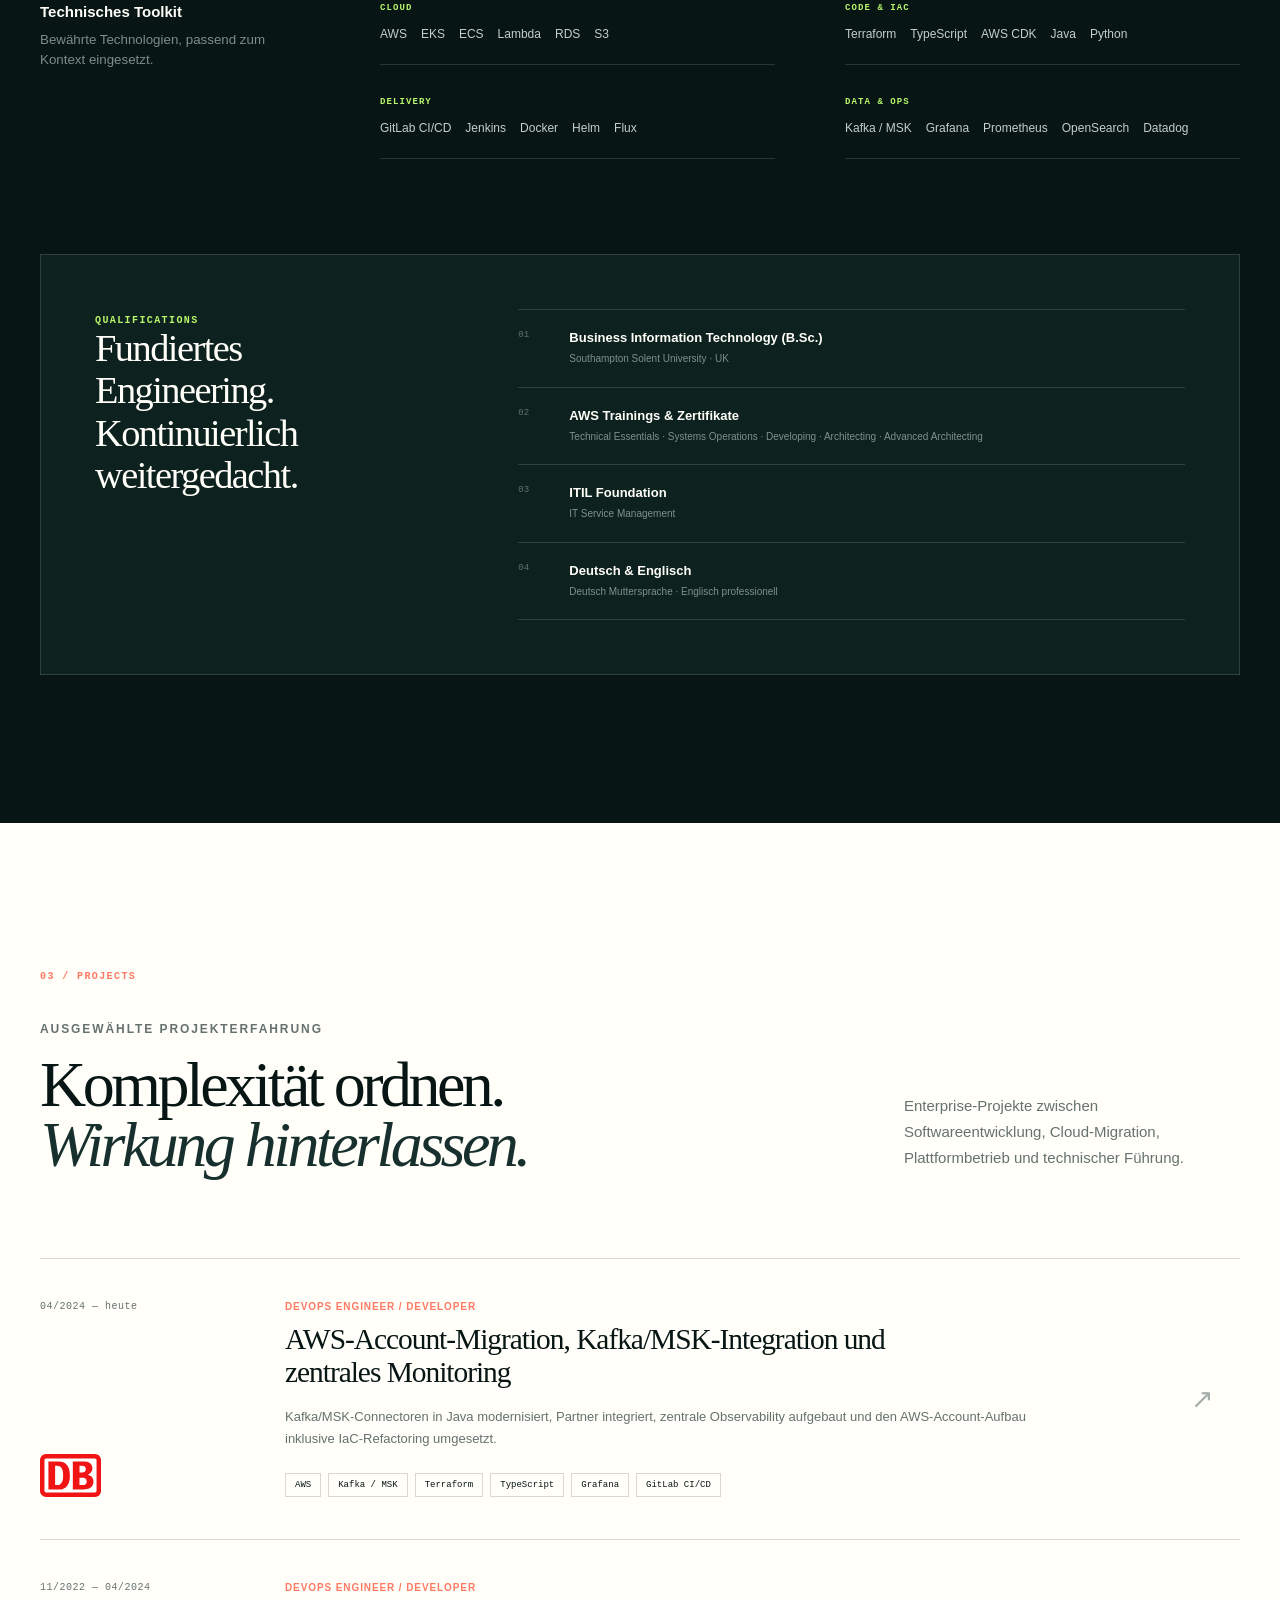
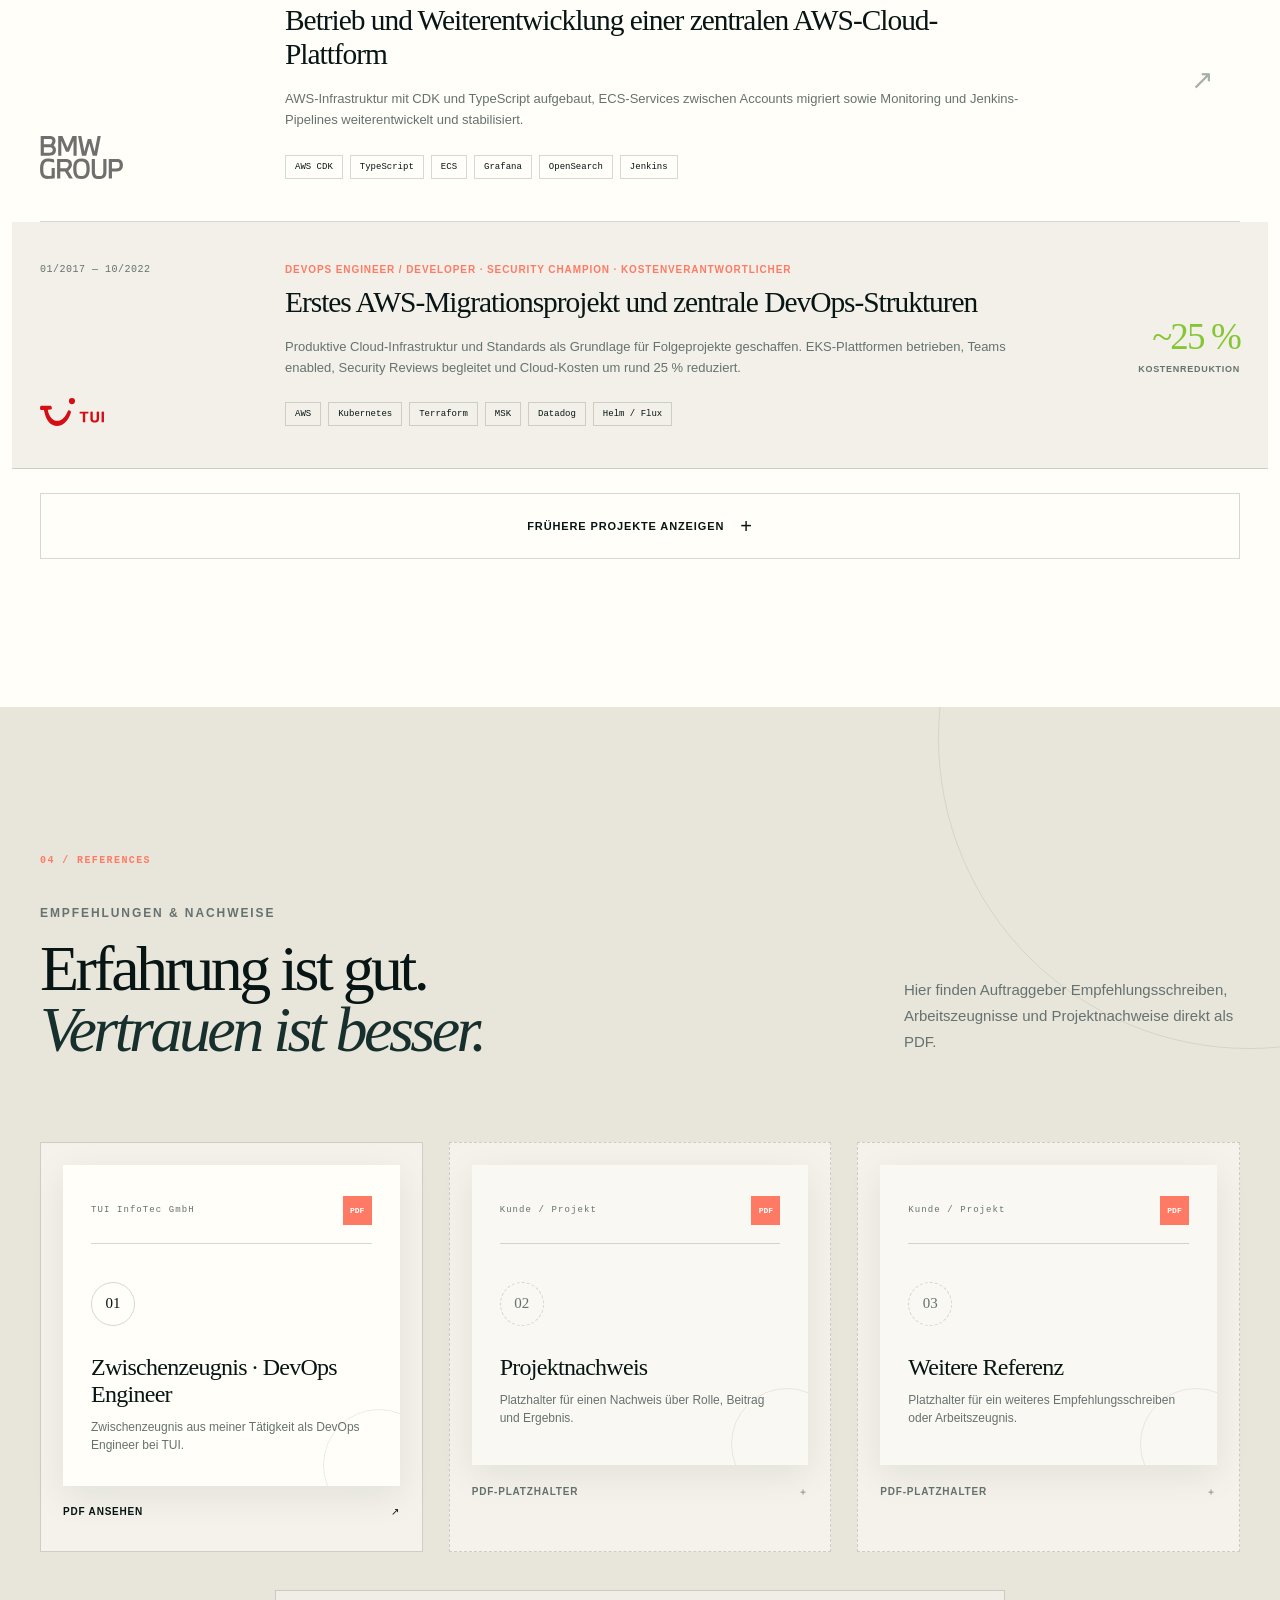
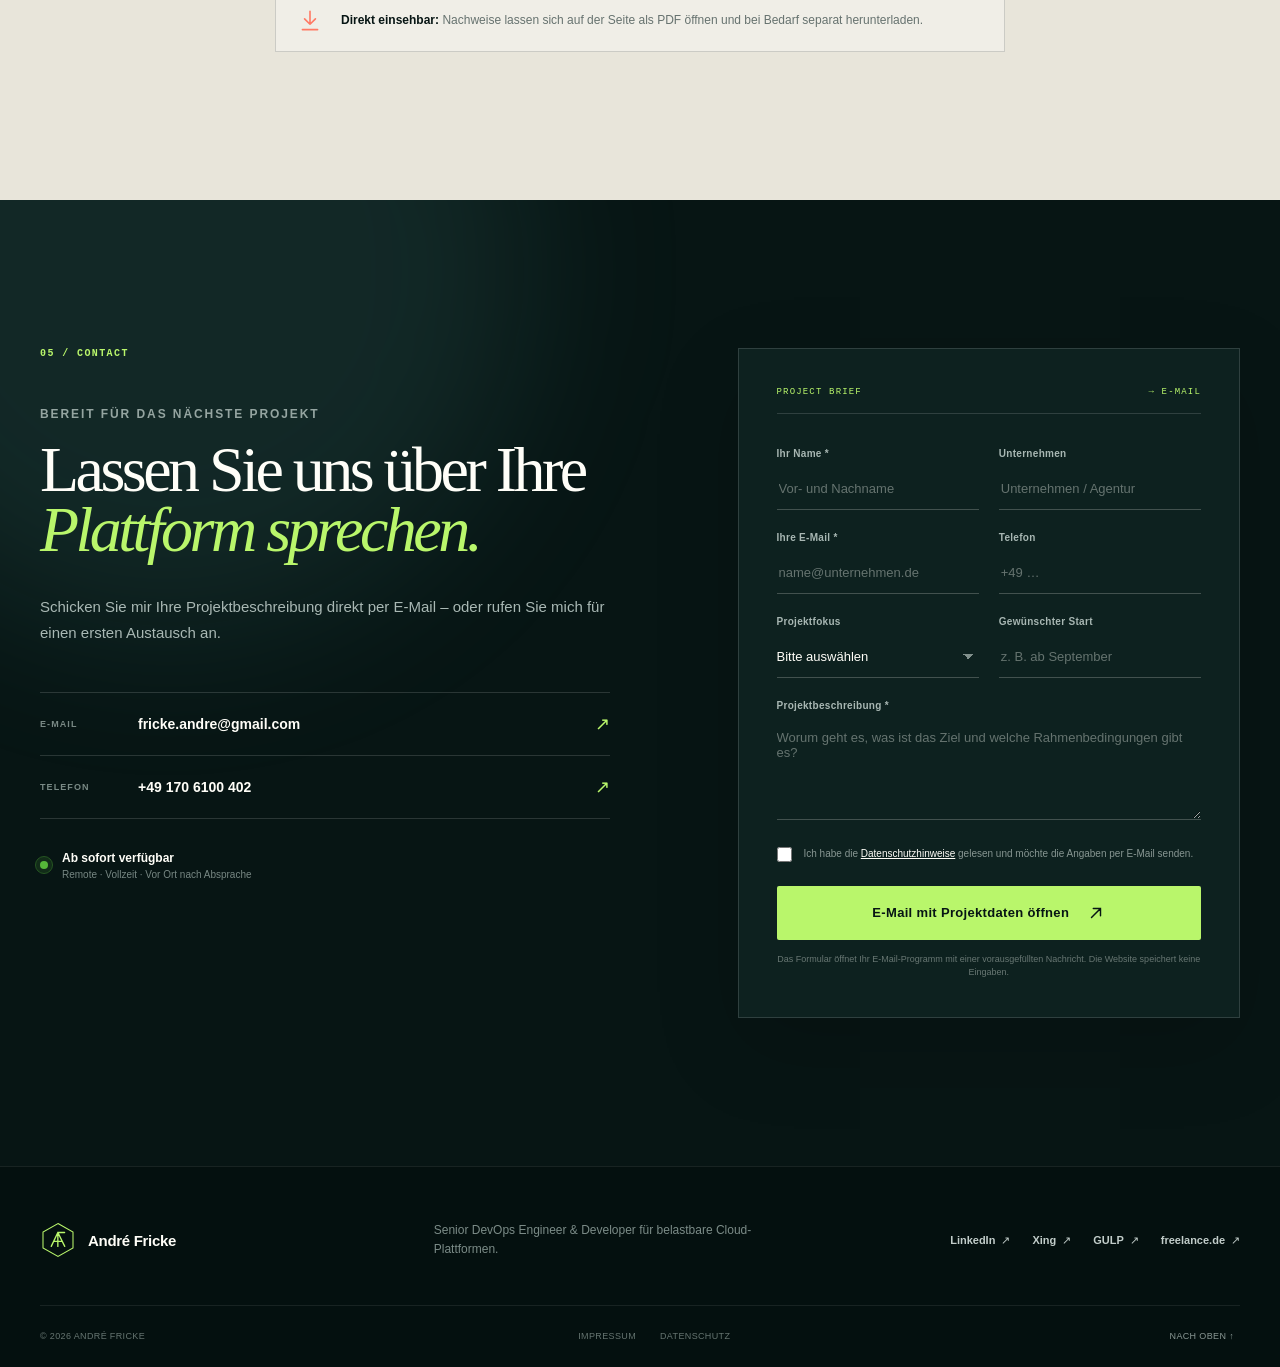
==== commit 01951f05: "Add TUI interim employment reference" ====
--- a/index.html
+++ b/index.html
@@ -442,7 +442,7 @@
               <p class="section-kicker" data-i18n="recommendationsKicker">Empfehlungen &amp; Nachweise</p>
               <h2 id="recommendations-title" data-i18n-html="recommendationsTitle">Erfahrung ist gut.<br /><em>Vertrauen ist besser.</em></h2>
             </div>
-            <p class="section-summary" data-i18n="recommendationsSummary">Hier finden Auftraggeber künftig persönliche Empfehlungsschreiben und Projektnachweise direkt als PDF.</p>
+            <p class="section-summary" data-i18n="recommendationsSummary">Hier finden Auftraggeber Empfehlungsschreiben, Arbeitszeugnisse und Projektnachweise direkt als PDF.</p>
           </div>
 
           <div class="document-stage reveal" data-recommendations>
@@ -451,7 +451,7 @@
 
           <div class="recommendation-note reveal">
             <svg viewBox="0 0 24 24" aria-hidden="true"><path d="M12 3v12m0 0 5-5m-5 5-5-5M5 20h14" /></svg>
-            <p data-i18n-html="recommendationHint"><strong>Bereit für deine PDFs:</strong> Empfehlungsschreiben lassen sich später mit wenigen Dateiangaben ergänzen – inklusive Vorschau und Download.</p>
+            <p data-i18n-html="recommendationHint"><strong>Direkt einsehbar:</strong> Nachweise lassen sich auf der Seite als PDF öffnen und bei Bedarf separat herunterladen.</p>
           </div>
         </div>
       </section>
